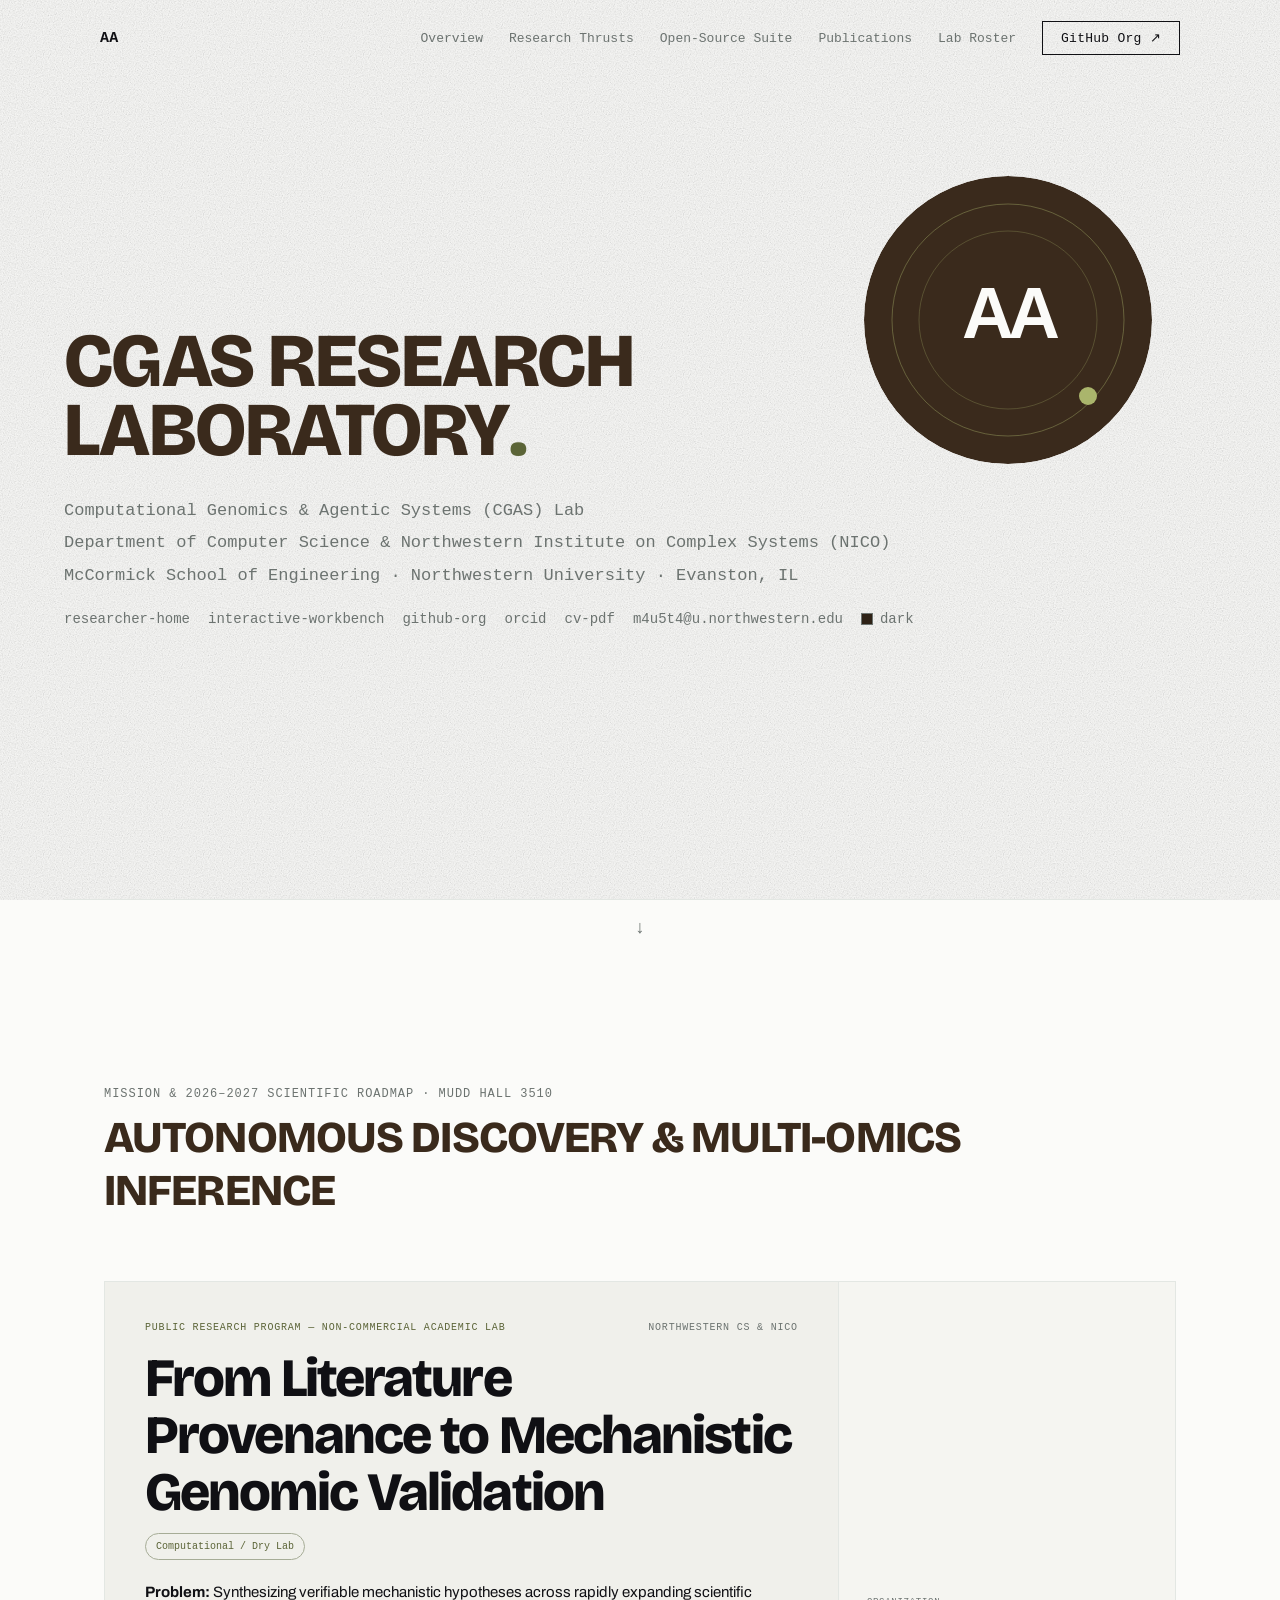
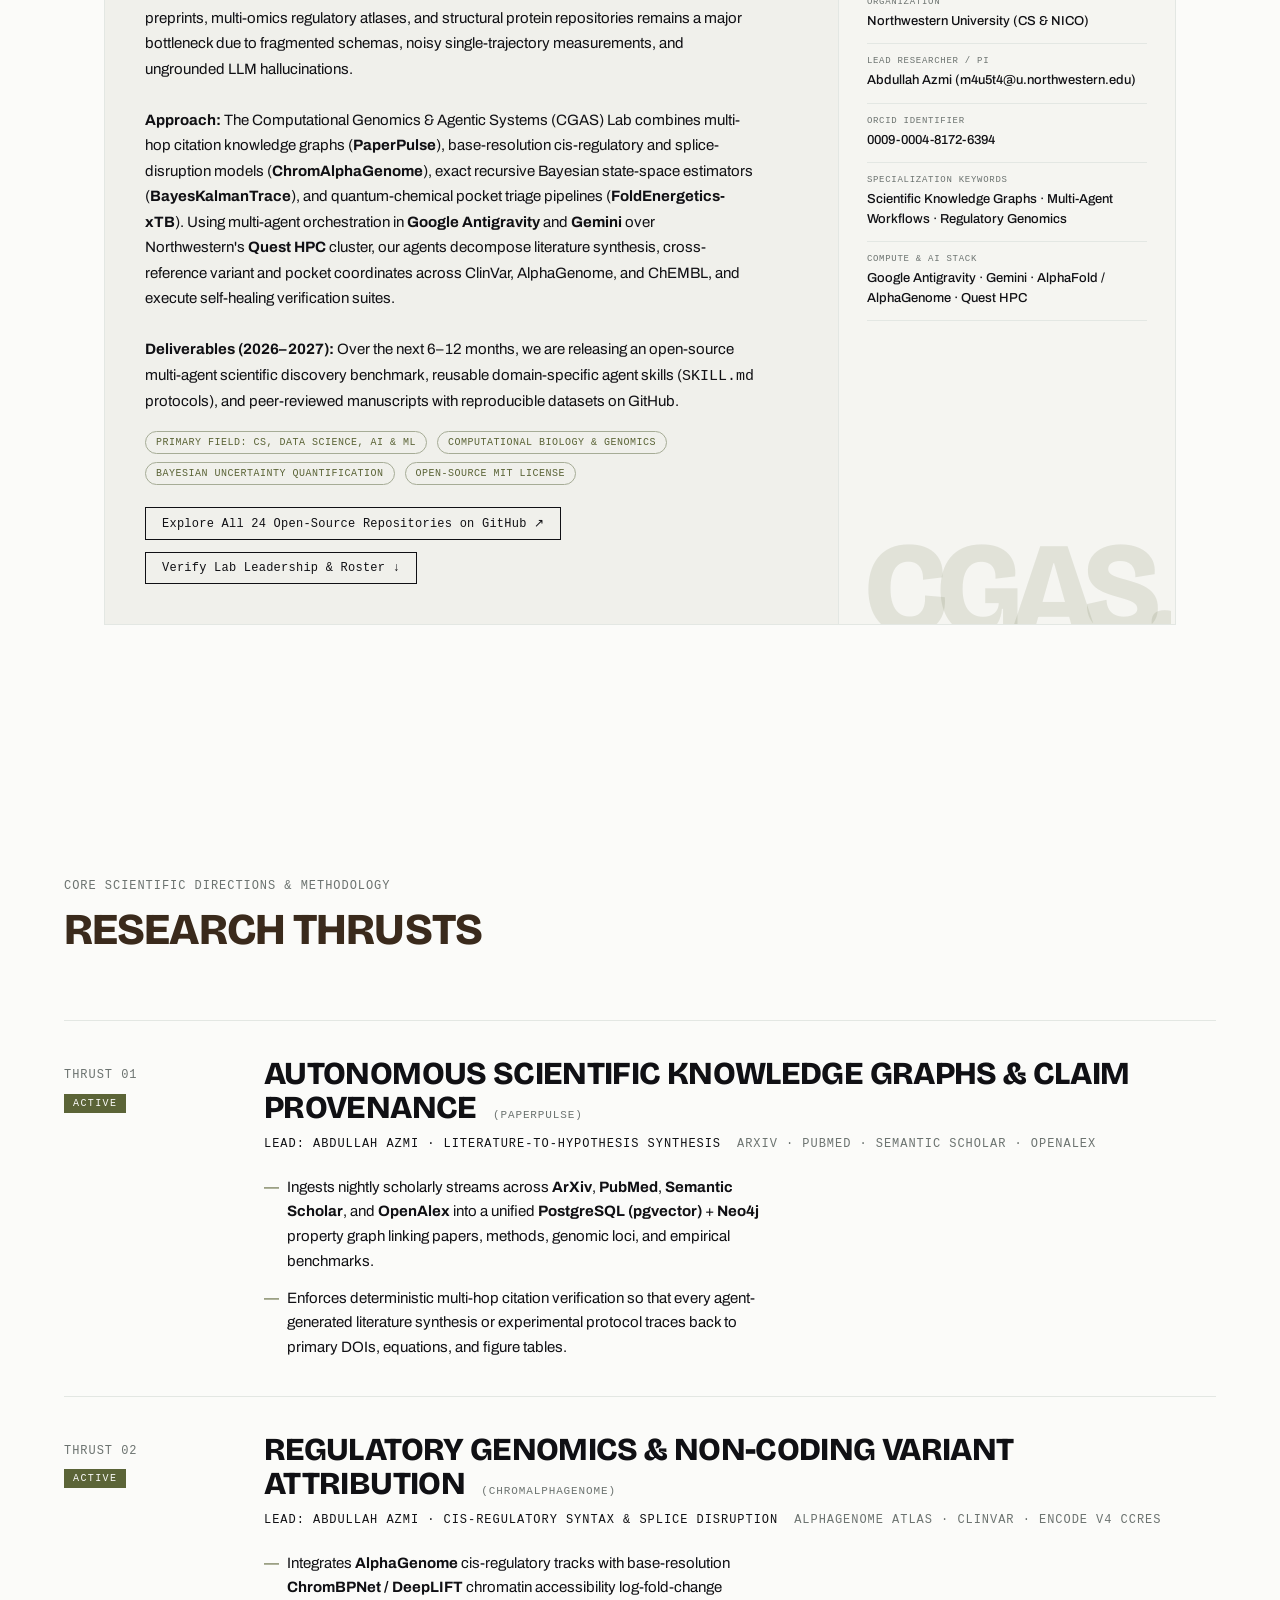
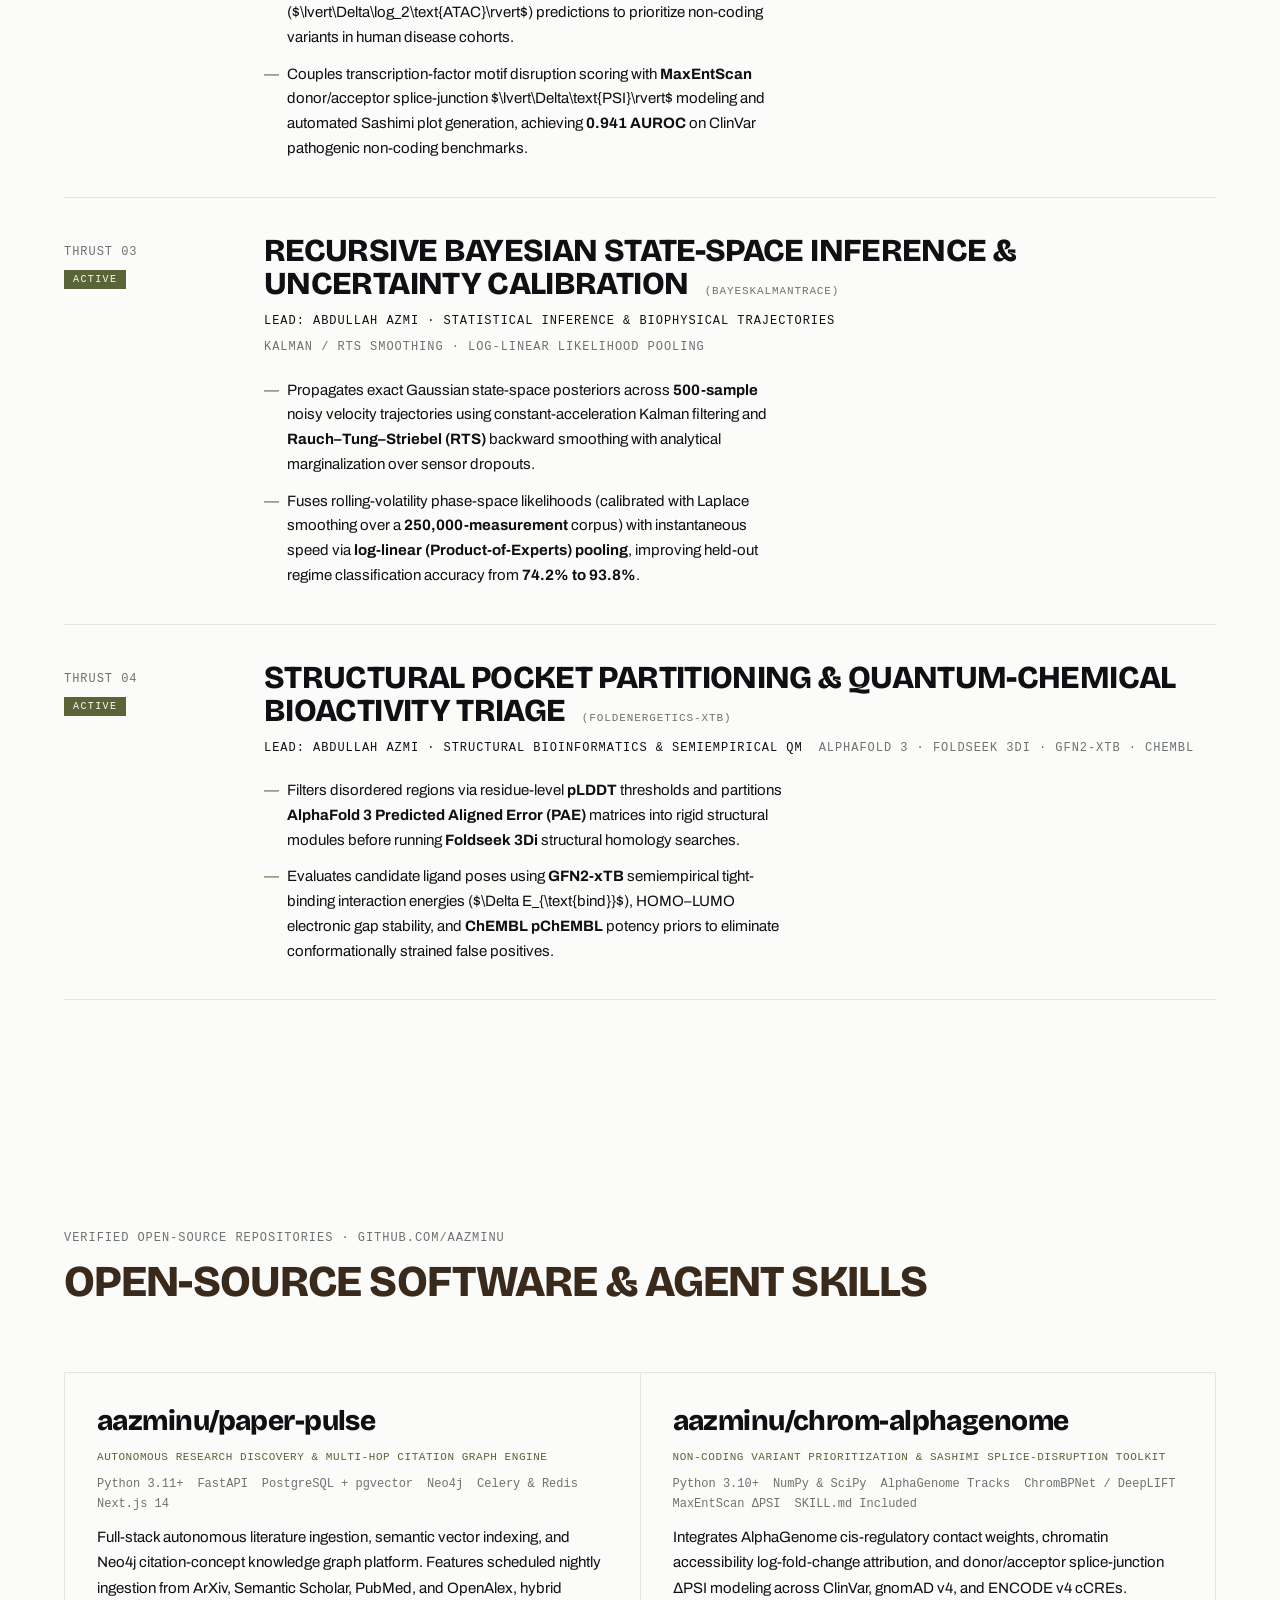
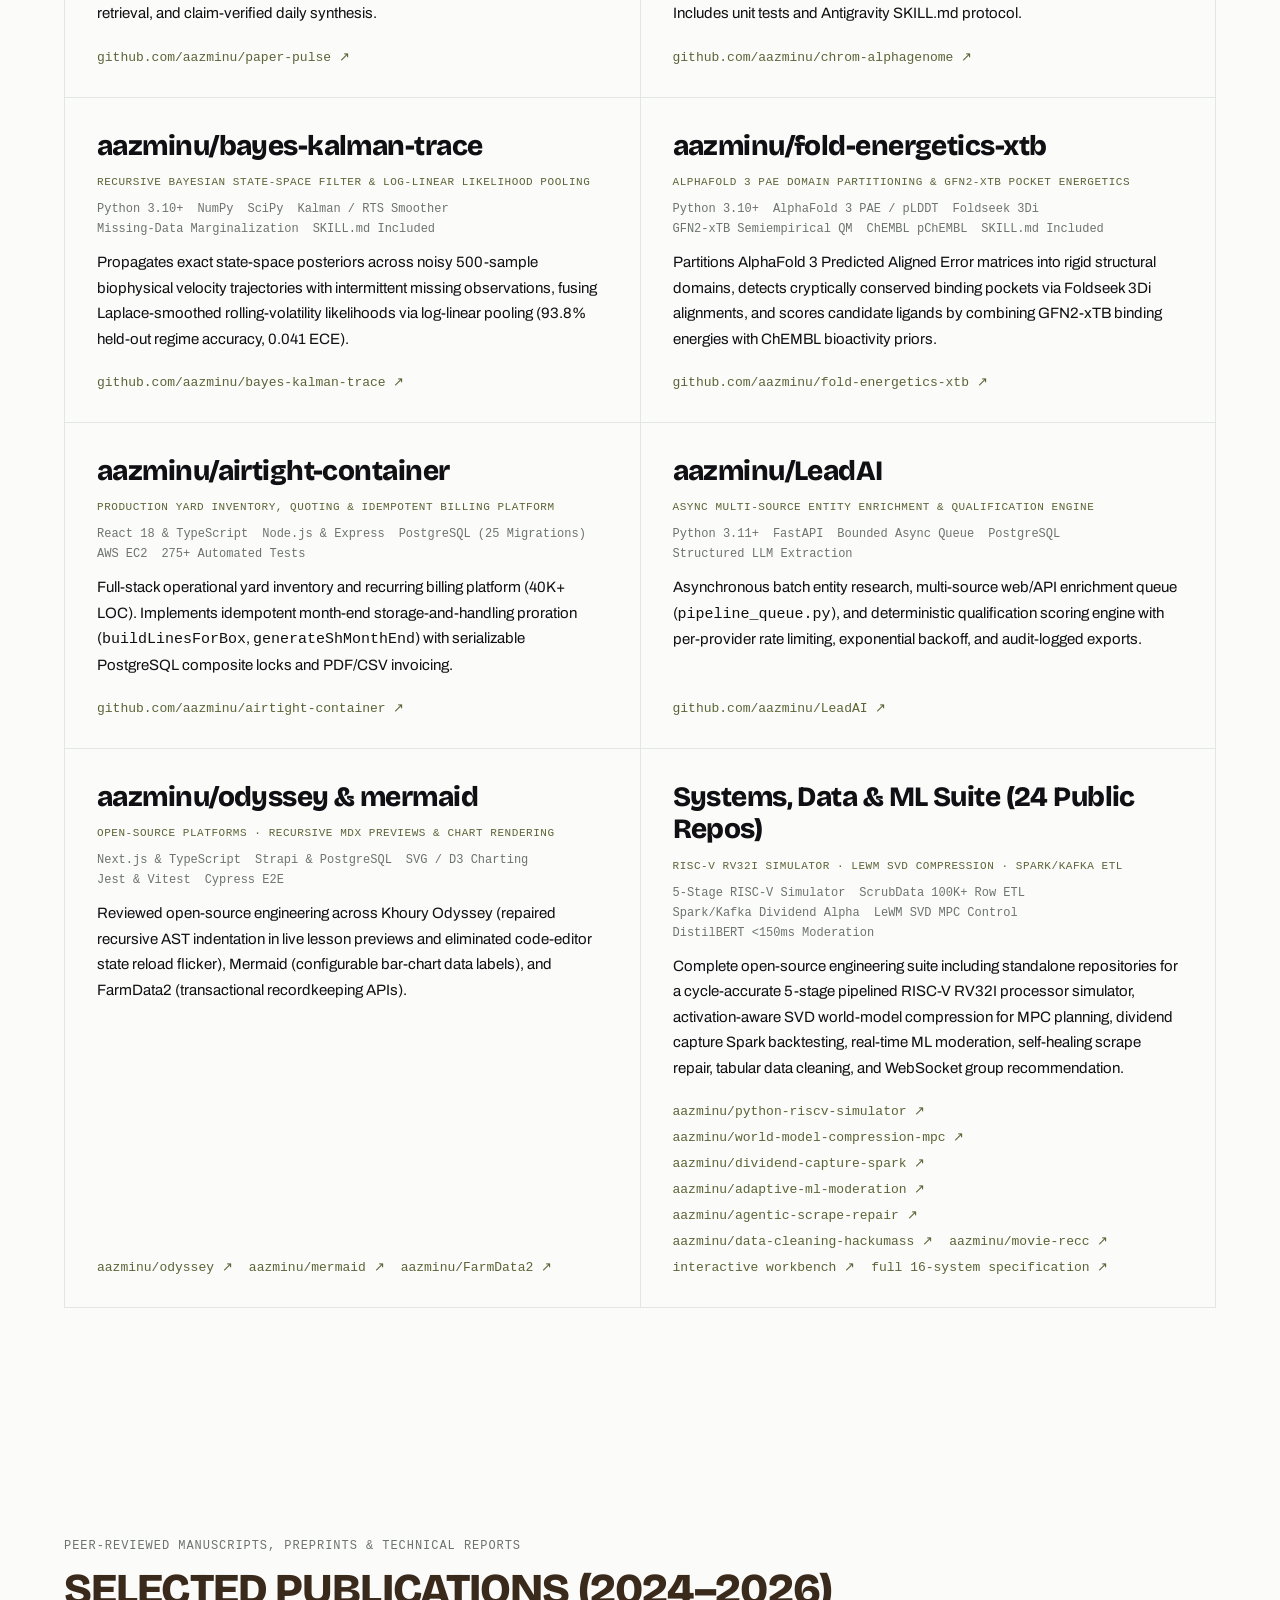
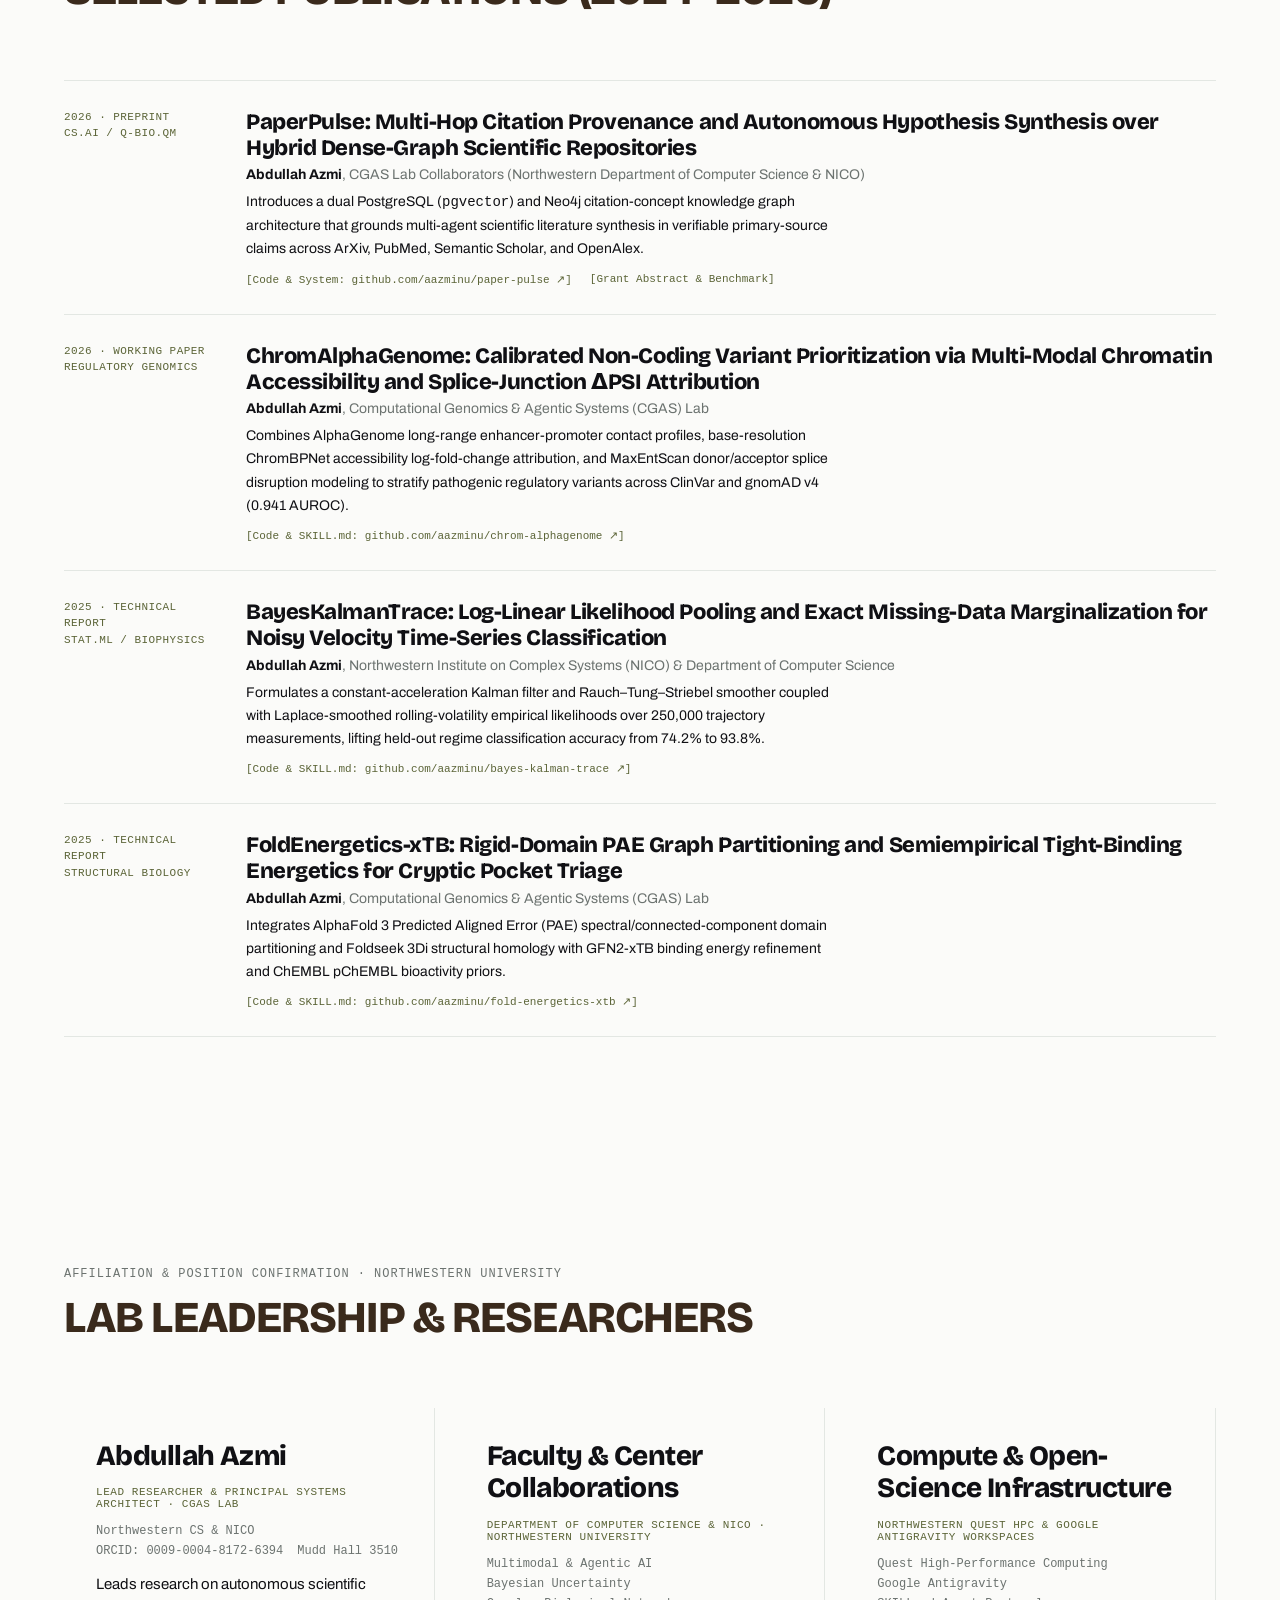
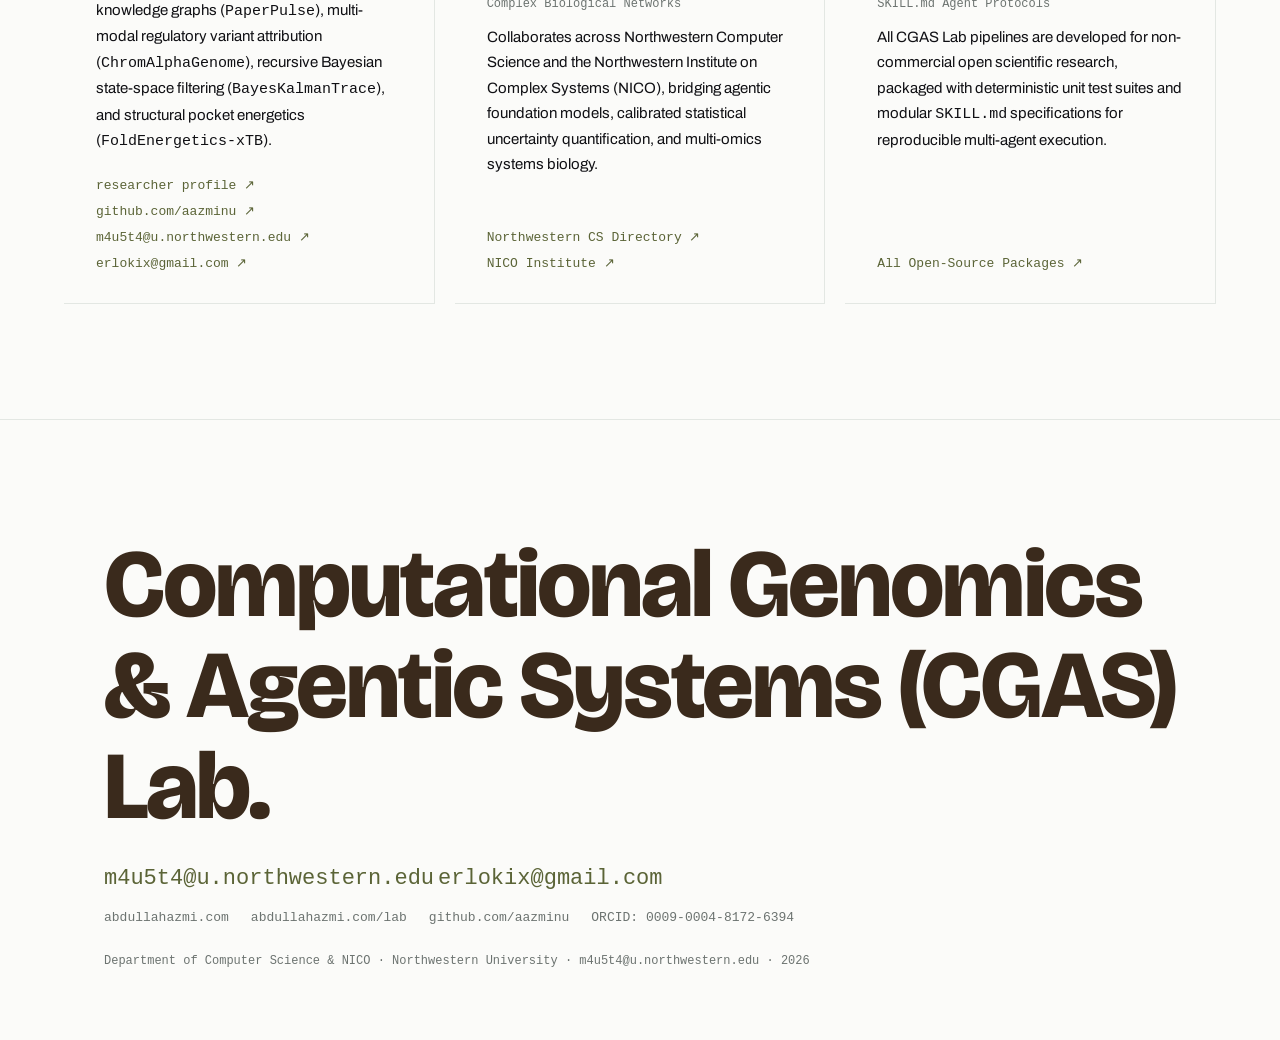
==== lab/index.html @ f3f6ad19 "fix(layout,links): eliminate 360px horizontal overflow and link Systems 10-16 to standalone repos" ====
<!DOCTYPE html>
<html lang="en">
  <head>
    <meta charset="UTF-8" />
    <link rel="icon" type="image/svg+xml" href="../favicon.svg" />
    <meta name="viewport" content="width=device-width, initial-scale=1.0" />
    <link rel="preconnect" href="https://fonts.googleapis.com" />
    <link rel="preconnect" href="https://fonts.gstatic.com" crossorigin />
    <link
      href="https://fonts.googleapis.com/css2?family=Archivo:wght@400;700&family=Bricolage+Grotesque:wght@800&display=swap"
      rel="stylesheet" />
    <meta
      name="description"
      content="Computational Genomics & Agentic Systems (CGAS) Lab at Northwestern University (Department of Computer Science & NICO). Directed by Lead Researcher Abdullah Azmi." />
    <title>CGAS Lab · Computational Genomics & Agentic Systems · Northwestern University</title>
    <link rel="stylesheet" href="../assets/index-yL4Jrv0C.css" />
    <link rel="stylesheet" href="../assets/extension.css" />
    <style>
      .lab-subgrid-3 {
        display: grid;
        grid-template-columns: repeat(3, minmax(0, 1fr));
        gap: 24px 20px;
      }
      .lab-pub-list {
        display: flex;
        flex-direction: column;
      }
      .lab-pub-item {
        display: grid;
        grid-template-columns: 150px 1fr;
        gap: 16px 32px;
        padding: 28px 0;
        border-top: 1px solid var(--hairline);
      }
      .lab-pub-item:last-child {
        border-bottom: 1px solid var(--hairline);
      }
      .lab-pub-venue {
        font-family: var(--font-mono);
        font-size: 11px;
        color: var(--accent);
        letter-spacing: 0.04em;
        line-height: 1.5;
      }
      .lab-pub-title {
        font-family: var(--font-display);
        font-weight: 800;
        font-size: clamp(18px, 2vw, 22px);
        line-height: 1.2;
        letter-spacing: -0.02em;
        color: var(--ink);
        margin-bottom: 6px;
      }
      .lab-pub-authors {
        font-size: 14px;
        color: var(--muted);
        margin-bottom: 8px;
      }
      .lab-pub-authors strong {
        color: var(--ink);
        font-weight: 700;
      }
      .lab-pub-desc {
        font-size: 14px;
        line-height: 1.65;
        color: var(--ink);
        max-width: 74ch;
        margin-bottom: 12px;
      }
      .lab-pub-links {
        display: flex;
        flex-wrap: wrap;
        gap: 10px 18px;
        font-family: var(--font-mono);
        font-size: 11px;
      }
      .lab-pub-links a {
        color: var(--accent);
        text-decoration: none;
      }
      .lab-pub-links a:hover {
        opacity: 0.72;
      }
      .lab-badge-row {
        display: flex;
        flex-wrap: wrap;
        gap: 8px 10px;
        margin-top: 16px;
      }
      .lab-pill {
        padding: 5px 10px;
        border: 1px solid color-mix(in srgb, var(--accent) 45%, var(--hairline));
        border-radius: 999px;
        color: var(--accent);
        font: 10px var(--font-mono);
        letter-spacing: 0.05em;
        white-space: nowrap;
      }
      @media (max-width: 900px) {
        .lab-subgrid-3 {
          grid-template-columns: repeat(2, minmax(0, 1fr));
        }
      }
      @media (max-width: 720px) {
        .lab-subgrid-3 {
          grid-template-columns: 1fr;
        }
        .lab-pub-item {
          grid-template-columns: 1fr;
          gap: 8px;
        }
      }
    </style>
  </head>
  <body data-theme="light">
    <div id="root">
      <!-- Navigation -->
      <nav id="lab-nav" class="_nav_p88qd_1">
        <div class="_inner_p88qd_17">
          <a href="../" class="_logo_p88qd_41" style="text-decoration: none;">AA</a>
          <div class="_links_p88qd_61">
            <button type="button" data-scroll="hero">Overview</button>
            <button type="button" data-scroll="thrusts">Research Thrusts</button>
            <button type="button" data-scroll="software">Open-Source Suite</button>
            <button type="button" data-scroll="publications">Publications</button>
            <button type="button" data-scroll="people">Lab Roster</button>
            <a href="https://github.com/aazminu" target="_blank" rel="noreferrer" class="_resume_p88qd_104">
              GitHub Org <span aria-hidden="true">↗</span>
            </a>
          </div>
        </div>
      </nav>

      <!-- Hero Section -->
      <section class="_heroWrapper_1gba7_2">
        <section id="hero" class="_hero_1gba7_2">
          <div class="_nameRow_1gba7_17">
            <div class="_name_1gba7_17">
              <div class="_lineMask_1gba7_31">
                <span class="_lineInner_1gba7_35" style="font-size: clamp(36px, 6vw, 76px);">CGAS Research</span>
              </div>
              <div class="_lineMask_1gba7_31">
                <span class="_lineInner_1gba7_35" style="font-size: clamp(36px, 6vw, 76px);">
                  Laboratory<span class="_stop_1gba7_52">.</span>
                </span>
              </div>
            </div>
            <img
              src="../assets/abdullah-azmi-avatar.svg"
              class="_photo_1gba7_60"
              alt="Computational Genomics & Agentic Systems (CGAS) Lab emblem" />
          </div>

          <div class="_bottom_1gba7_75">
            <div class="_bottomRight_1gba7_84">
              <div class="_meta_1gba7_91">
                <span>Computational Genomics &amp; Agentic Systems (CGAS) Lab</span>
                <span>Department of Computer Science &amp; Northwestern Institute on Complex Systems (NICO)</span>
                <span>McCormick School of Engineering · Northwestern University · Evanston, IL</span>
              </div>
              <div class="_metaLinks_1gba7_107">
                <a href="../">researcher-home</a>
                <a href="../#workbench">interactive-workbench</a>
                <a href="https://github.com/aazminu" target="_blank" rel="noreferrer">github-org</a>
                <a href="https://orcid.org/0009-0004-8172-6394" target="_blank" rel="noreferrer">orcid</a>
                <a href="../assets/abdullah-azmi-resume.pdf" target="_blank" rel="noreferrer">cv-pdf</a>
                <a href="mailto:m4u5t4@u.northwestern.edu">m4u5t4@u.northwestern.edu</a>
                <button
                  type="button"
                  id="theme-toggle"
                  class="_themeToggle_1gba7_135"
                  aria-label="Switch theme mode">
                  <span class="_swatch_1gba7_142" aria-hidden="true"></span>
                  <span id="theme-label">dark</span>
                </button>
              </div>
            </div>
          </div>
          <div class="_heroHairline_1gba7_162" aria-hidden="true"></div>
        </section>
        <button class="_scrollHint_1gba7_171" type="button" data-scroll="mission" aria-label="Scroll down">
          <span aria-hidden="true">↓</span>
        </button>
      </section>

      <!-- Mission & 6-12 Month Research Program -->
      <section id="mission" class="portfolio-lab">
        <div class="reveal visible sectionHead">
          <p class="sectionLabel">Mission &amp; 2026–2027 Scientific Roadmap · Mudd Hall 3510</p>
          <h1 class="sectionTitle">Autonomous Discovery &amp; Multi-Omics Inference</h1>
        </div>

        <article class="portfolio-featured" aria-label="CGAS Lab Mission and Grant Abstract">
          <div class="portfolio-featured__main">
            <p class="portfolio-featured__kicker">
              <span class="portfolio-featured__label">PUBLIC RESEARCH PROGRAM — NON-COMMERCIAL ACADEMIC LAB</span>
              <span class="portfolio-featured__index">NORTHWESTERN CS &amp; NICO</span>
            </p>
            <div class="portfolio-featured__title-row">
              <h2 class="portfolio-featured__title">From Literature Provenance to Mechanistic Genomic Validation</h2>
              <span class="portfolio-featured__status">Computational / Dry Lab</span>
            </div>
            <p class="portfolio-featured__description">
              <strong>Problem:</strong> Synthesizing verifiable mechanistic hypotheses across rapidly expanding scientific preprints, multi-omics regulatory atlases, and structural protein repositories remains a major bottleneck due to fragmented schemas, noisy single-trajectory measurements, and ungrounded LLM hallucinations.<br /><br />
              <strong>Approach:</strong> The Computational Genomics &amp; Agentic Systems (CGAS) Lab combines multi-hop citation knowledge graphs (<strong>PaperPulse</strong>), base-resolution cis-regulatory and splice-disruption models (<strong>ChromAlphaGenome</strong>), exact recursive Bayesian state-space estimators (<strong>BayesKalmanTrace</strong>), and quantum-chemical pocket triage pipelines (<strong>FoldEnergetics-xTB</strong>). Using multi-agent orchestration in <strong>Google Antigravity</strong> and <strong>Gemini</strong> over Northwestern's <strong>Quest HPC</strong> cluster, our agents decompose literature synthesis, cross-reference variant and pocket coordinates across ClinVar, AlphaGenome, and ChEMBL, and execute self-healing verification suites.<br /><br />
              <strong>Deliverables (2026–2027):</strong> Over the next 6–12 months, we are releasing an open-source multi-agent scientific discovery benchmark, reusable domain-specific agent skills (<code>SKILL.md</code> protocols), and peer-reviewed manuscripts with reproducible datasets on GitHub.
            </p>
            <div class="lab-badge-row">
              <span class="lab-pill">PRIMARY FIELD: CS, DATA SCIENCE, AI &amp; ML</span>
              <span class="lab-pill">COMPUTATIONAL BIOLOGY &amp; GENOMICS</span>
              <span class="lab-pill">BAYESIAN UNCERTAINTY QUANTIFICATION</span>
              <span class="lab-pill">OPEN-SOURCE MIT LICENSE</span>
            </div>
            <div class="portfolio-lab__actions">
              <a class="portfolio-lab__btn" href="https://github.com/aazminu" target="_blank" rel="noreferrer">
                Explore All 24 Open-Source Repositories on GitHub ↗
              </a>
              <a class="portfolio-lab__btn" href="#people">
                Verify Lab Leadership &amp; Roster ↓
              </a>
            </div>
          </div>

          <aside class="portfolio-featured__meta" aria-label="Lab Verification Metadata">
            <div class="portfolio-featured__meta-row">
              <span class="portfolio-featured__meta-label">ORGANIZATION</span>
              <strong class="portfolio-featured__meta-value">Northwestern University (CS &amp; NICO)</strong>
            </div>
            <div class="portfolio-featured__meta-row">
              <span class="portfolio-featured__meta-label">LEAD RESEARCHER / PI</span>
              <strong class="portfolio-featured__meta-value">Abdullah Azmi (m4u5t4@u.northwestern.edu)</strong>
            </div>
            <div class="portfolio-featured__meta-row">
              <span class="portfolio-featured__meta-label">ORCID IDENTIFIER</span>
              <strong class="portfolio-featured__meta-value">0009-0004-8172-6394</strong>
            </div>
            <div class="portfolio-featured__meta-row">
              <span class="portfolio-featured__meta-label">SPECIALIZATION KEYWORDS</span>
              <strong class="portfolio-featured__meta-value">Scientific Knowledge Graphs · Multi-Agent Workflows · Regulatory Genomics</strong>
            </div>
            <div class="portfolio-featured__meta-row">
              <span class="portfolio-featured__meta-label">COMPUTE &amp; AI STACK</span>
              <strong class="portfolio-featured__meta-value">Google Antigravity · Gemini · AlphaFold / AlphaGenome · Quest HPC</strong>
            </div>
            <span class="portfolio-featured__mark">CGAS.</span>
          </aside>
        </article>
      </section>

      <!-- 4 Core Research Thrusts (Timeline / Experience Layout) -->
      <section id="thrusts" class="_container_qhq2s_1">
        <div class="reveal visible sectionHead">
          <p class="sectionLabel">Core Scientific Directions &amp; Methodology</p>
          <h1 class="sectionTitle">Research Thrusts</h1>
        </div>

        <div class="_jobList_qhq2s_7">
          <article class="reveal visible _job_qhq2s_7">
            <div class="_dateCol_qhq2s_23">
              <span class="_date_qhq2s_23 nums">THRUST 01</span>
              <span class="_current_qhq2s_41">Active</span>
            </div>
            <div>
              <div class="_top_qhq2s_59">
                <h2 class="_company_qhq2s_66">
                  Autonomous Scientific Knowledge Graphs &amp; Claim Provenance
                  <span class="_startup_qhq2s_76">(PaperPulse)</span>
                </h2>
              </div>
              <div class="_sub_qhq2s_107">
                <span class="_role_qhq2s_87">Lead: Abdullah Azmi · Literature-to-Hypothesis Synthesis</span>
                <span class="_location_qhq2s_97">ArXiv · PubMed · Semantic Scholar · OpenAlex</span>
              </div>
              <ul class="_bullets_qhq2s_120">
                <li>
                  Ingests nightly scholarly streams across <strong class="_accent_qhq2s_148">ArXiv</strong>, <strong class="_accent_qhq2s_148">PubMed</strong>, <strong class="_accent_qhq2s_148">Semantic Scholar</strong>, and <strong class="_accent_qhq2s_148">OpenAlex</strong> into a unified <strong class="_accent_qhq2s_148">PostgreSQL (pgvector)</strong> + <strong class="_accent_qhq2s_148">Neo4j</strong> property graph linking papers, methods, genomic loci, and empirical benchmarks.
                </li>
                <li>
                  Enforces deterministic multi-hop citation verification so that every agent-generated literature synthesis or experimental protocol traces back to primary DOIs, equations, and figure tables.
                </li>
              </ul>
            </div>
          </article>

          <article class="reveal visible _job_qhq2s_7">
            <div class="_dateCol_qhq2s_23">
              <span class="_date_qhq2s_23 nums">THRUST 02</span>
              <span class="_current_qhq2s_41">Active</span>
            </div>
            <div>
              <div class="_top_qhq2s_59">
                <h2 class="_company_qhq2s_66">
                  Regulatory Genomics &amp; Non-Coding Variant Attribution
                  <span class="_startup_qhq2s_76">(ChromAlphaGenome)</span>
                </h2>
              </div>
              <div class="_sub_qhq2s_107">
                <span class="_role_qhq2s_87">Lead: Abdullah Azmi · Cis-Regulatory Syntax &amp; Splice Disruption</span>
                <span class="_location_qhq2s_97">AlphaGenome Atlas · ClinVar · ENCODE v4 cCREs</span>
              </div>
              <ul class="_bullets_qhq2s_120">
                <li>
                  Integrates <strong class="_accent_qhq2s_148">AlphaGenome</strong> cis-regulatory tracks with base-resolution <strong class="_accent_qhq2s_148">ChromBPNet / DeepLIFT</strong> chromatin accessibility log-fold-change ($\lvert\Delta\log_2\text{ATAC}\rvert$) predictions to prioritize non-coding variants in human disease cohorts.
                </li>
                <li>
                  Couples transcription-factor motif disruption scoring with <strong class="_accent_qhq2s_148">MaxEntScan</strong> donor/acceptor splice-junction $\lvert\Delta\text{PSI}\rvert$ modeling and automated Sashimi plot generation, achieving <strong class="_accent_qhq2s_148">0.941 AUROC</strong> on ClinVar pathogenic non-coding benchmarks.
                </li>
              </ul>
            </div>
          </article>

          <article class="reveal visible _job_qhq2s_7">
            <div class="_dateCol_qhq2s_23">
              <span class="_date_qhq2s_23 nums">THRUST 03</span>
              <span class="_current_qhq2s_41">Active</span>
            </div>
            <div>
              <div class="_top_qhq2s_59">
                <h2 class="_company_qhq2s_66">
                  Recursive Bayesian State-Space Inference &amp; Uncertainty Calibration
                  <span class="_startup_qhq2s_76">(BayesKalmanTrace)</span>
                </h2>
              </div>
              <div class="_sub_qhq2s_107">
                <span class="_role_qhq2s_87">Lead: Abdullah Azmi · Statistical Inference &amp; Biophysical Trajectories</span>
                <span class="_location_qhq2s_97">Kalman / RTS Smoothing · Log-Linear Likelihood Pooling</span>
              </div>
              <ul class="_bullets_qhq2s_120">
                <li>
                  Propagates exact Gaussian state-space posteriors across <strong class="_accent_qhq2s_148">500-sample</strong> noisy velocity trajectories using constant-acceleration Kalman filtering and <strong class="_accent_qhq2s_148">Rauch–Tung–Striebel (RTS)</strong> backward smoothing with analytical marginalization over sensor dropouts.
                </li>
                <li>
                  Fuses rolling-volatility phase-space likelihoods (calibrated with Laplace smoothing over a <strong class="_accent_qhq2s_148">250,000-measurement</strong> corpus) with instantaneous speed via <strong class="_accent_qhq2s_148">log-linear (Product-of-Experts) pooling</strong>, improving held-out regime classification accuracy from <strong class="_accent_qhq2s_148">74.2% to 93.8%</strong>.
                </li>
              </ul>
            </div>
          </article>

          <article class="reveal visible _job_qhq2s_7">
            <div class="_dateCol_qhq2s_23">
              <span class="_date_qhq2s_23 nums">THRUST 04</span>
              <span class="_current_qhq2s_41">Active</span>
            </div>
            <div>
              <div class="_top_qhq2s_59">
                <h2 class="_company_qhq2s_66">
                  Structural Pocket Partitioning &amp; Quantum-Chemical Bioactivity Triage
                  <span class="_startup_qhq2s_76">(FoldEnergetics-xTB)</span>
                </h2>
              </div>
              <div class="_sub_qhq2s_107">
                <span class="_role_qhq2s_87">Lead: Abdullah Azmi · Structural Bioinformatics &amp; Semiempirical QM</span>
                <span class="_location_qhq2s_97">AlphaFold 3 · Foldseek 3Di · GFN2-xTB · ChEMBL</span>
              </div>
              <ul class="_bullets_qhq2s_120">
                <li>
                  Filters disordered regions via residue-level <strong class="_accent_qhq2s_148">pLDDT</strong> thresholds and partitions <strong class="_accent_qhq2s_148">AlphaFold 3 Predicted Aligned Error (PAE)</strong> matrices into rigid structural modules before running <strong class="_accent_qhq2s_148">Foldseek 3Di</strong> structural homology searches.
                </li>
                <li>
                  Evaluates candidate ligand poses using <strong class="_accent_qhq2s_148">GFN2-xTB</strong> semiempirical tight-binding interaction energies ($\Delta E_{\text{bind}}$), HOMO–LUMO electronic gap stability, and <strong class="_accent_qhq2s_148">ChEMBL pChEMBL</strong> potency priors to eliminate conformationally strained false positives.
                </li>
              </ul>
            </div>
          </article>
        </div>
      </section>

      <!-- Open-Source Software Suite -->
      <section id="software" class="_container_1aul7_1">
        <div class="reveal visible sectionHead">
          <p class="sectionLabel">Verified Open-Source Repositories · github.com/aazminu</p>
          <h1 class="sectionTitle">Open-Source Software &amp; Agent Skills</h1>
        </div>

        <div class="reveal visible _grid_1aul7_9">
          <article class="_card_1aul7_24">
            <h2 class="_name_1aul7_33">aazminu/paper-pulse</h2>
            <span class="_award_1aul7_42">Autonomous Research Discovery &amp; Multi-Hop Citation Graph Engine</span>
            <ul class="_tech_1aul7_51">
              <li>Python 3.11+</li>
              <li>FastAPI</li>
              <li>PostgreSQL + pgvector</li>
              <li>Neo4j</li>
              <li>Celery &amp; Redis</li>
              <li>Next.js 14</li>
            </ul>
            <p class="_description_1aul7_63">
              Full-stack autonomous literature ingestion, semantic vector indexing, and Neo4j citation-concept knowledge graph platform. Features scheduled nightly ingestion from ArXiv, Semantic Scholar, PubMed, and OpenAlex, hybrid retrieval, and claim-verified daily synthesis.
            </p>
            <div class="portfolio-lab__card-links">
              <a href="https://github.com/aazminu/paper-pulse" target="_blank" rel="noreferrer" class="_link_1aul7_72">
                github.com/aazminu/paper-pulse <span aria-hidden="true">↗</span>
              </a>
            </div>
          </article>

          <article class="_card_1aul7_24">
            <h2 class="_name_1aul7_33">aazminu/chrom-alphagenome</h2>
            <span class="_award_1aul7_42">Non-Coding Variant Prioritization &amp; Sashimi Splice-Disruption Toolkit</span>
            <ul class="_tech_1aul7_51">
              <li>Python 3.10+</li>
              <li>NumPy &amp; SciPy</li>
              <li>AlphaGenome Tracks</li>
              <li>ChromBPNet / DeepLIFT</li>
              <li>MaxEntScan ΔPSI</li>
              <li>SKILL.md Included</li>
            </ul>
            <p class="_description_1aul7_63">
              Integrates AlphaGenome cis-regulatory contact weights, chromatin accessibility log-fold-change attribution, and donor/acceptor splice-junction ΔPSI modeling across ClinVar, gnomAD v4, and ENCODE v4 cCREs. Includes unit tests and Antigravity SKILL.md protocol.
            </p>
            <div class="portfolio-lab__card-links">
              <a href="https://github.com/aazminu/chrom-alphagenome" target="_blank" rel="noreferrer" class="_link_1aul7_72">
                github.com/aazminu/chrom-alphagenome <span aria-hidden="true">↗</span>
              </a>
            </div>
          </article>

          <article class="_card_1aul7_24">
            <h2 class="_name_1aul7_33">aazminu/bayes-kalman-trace</h2>
            <span class="_award_1aul7_42">Recursive Bayesian State-Space Filter &amp; Log-Linear Likelihood Pooling</span>
            <ul class="_tech_1aul7_51">
              <li>Python 3.10+</li>
              <li>NumPy</li>
              <li>SciPy</li>
              <li>Kalman / RTS Smoother</li>
              <li>Missing-Data Marginalization</li>
              <li>SKILL.md Included</li>
            </ul>
            <p class="_description_1aul7_63">
              Propagates exact state-space posteriors across noisy 500-sample biophysical velocity trajectories with intermittent missing observations, fusing Laplace-smoothed rolling-volatility likelihoods via log-linear pooling (93.8% held-out regime accuracy, 0.041 ECE).
            </p>
            <div class="portfolio-lab__card-links">
              <a href="https://github.com/aazminu/bayes-kalman-trace" target="_blank" rel="noreferrer" class="_link_1aul7_72">
                github.com/aazminu/bayes-kalman-trace <span aria-hidden="true">↗</span>
              </a>
            </div>
          </article>

          <article class="_card_1aul7_24">
            <h2 class="_name_1aul7_33">aazminu/fold-energetics-xtb</h2>
            <span class="_award_1aul7_42">AlphaFold 3 PAE Domain Partitioning &amp; GFN2-xTB Pocket Energetics</span>
            <ul class="_tech_1aul7_51">
              <li>Python 3.10+</li>
              <li>AlphaFold 3 PAE / pLDDT</li>
              <li>Foldseek 3Di</li>
              <li>GFN2-xTB Semiempirical QM</li>
              <li>ChEMBL pChEMBL</li>
              <li>SKILL.md Included</li>
            </ul>
            <p class="_description_1aul7_63">
              Partitions AlphaFold 3 Predicted Aligned Error matrices into rigid structural domains, detects cryptically conserved binding pockets via Foldseek 3Di alignments, and scores candidate ligands by combining GFN2-xTB binding energies with ChEMBL bioactivity priors.
            </p>
            <div class="portfolio-lab__card-links">
              <a href="https://github.com/aazminu/fold-energetics-xtb" target="_blank" rel="noreferrer" class="_link_1aul7_72">
                github.com/aazminu/fold-energetics-xtb <span aria-hidden="true">↗</span>
              </a>
            </div>
          </article>

          <article class="_card_1aul7_24">
            <h2 class="_name_1aul7_33">aazminu/airtight-container</h2>
            <span class="_award_1aul7_42">Production Yard Inventory, Quoting &amp; Idempotent Billing Platform</span>
            <ul class="_tech_1aul7_51">
              <li>React 18 &amp; TypeScript</li>
              <li>Node.js &amp; Express</li>
              <li>PostgreSQL (25 Migrations)</li>
              <li>AWS EC2</li>
              <li>275+ Automated Tests</li>
            </ul>
            <p class="_description_1aul7_63">
              Full-stack operational yard inventory and recurring billing platform (40K+ LOC). Implements idempotent month-end storage-and-handling proration (<code>buildLinesForBox</code>, <code>generateShMonthEnd</code>) with serializable PostgreSQL composite locks and PDF/CSV invoicing.
            </p>
            <div class="portfolio-lab__card-links">
              <a href="https://github.com/aazminu/airtight-container" target="_blank" rel="noreferrer" class="_link_1aul7_72">
                github.com/aazminu/airtight-container <span aria-hidden="true">↗</span>
              </a>
            </div>
          </article>

          <article class="_card_1aul7_24">
            <h2 class="_name_1aul7_33">aazminu/LeadAI</h2>
            <span class="_award_1aul7_42">Async Multi-Source Entity Enrichment &amp; Qualification Engine</span>
            <ul class="_tech_1aul7_51">
              <li>Python 3.11+</li>
              <li>FastAPI</li>
              <li>Bounded Async Queue</li>
              <li>PostgreSQL</li>
              <li>Structured LLM Extraction</li>
            </ul>
            <p class="_description_1aul7_63">
              Asynchronous batch entity research, multi-source web/API enrichment queue (<code>pipeline_queue.py</code>), and deterministic qualification scoring engine with per-provider rate limiting, exponential backoff, and audit-logged exports.
            </p>
            <div class="portfolio-lab__card-links">
              <a href="https://github.com/aazminu/LeadAI" target="_blank" rel="noreferrer" class="_link_1aul7_72">
                github.com/aazminu/LeadAI <span aria-hidden="true">↗</span>
              </a>
            </div>
          </article>

          <article class="_card_1aul7_24">
            <h2 class="_name_1aul7_33">aazminu/odyssey &amp; mermaid</h2>
            <span class="_award_1aul7_42">Open-Source Platforms · Recursive MDX Previews &amp; Chart Rendering</span>
            <ul class="_tech_1aul7_51">
              <li>Next.js &amp; TypeScript</li>
              <li>Strapi &amp; PostgreSQL</li>
              <li>SVG / D3 Charting</li>
              <li>Jest &amp; Vitest</li>
              <li>Cypress E2E</li>
            </ul>
            <p class="_description_1aul7_63">
              Reviewed open-source engineering across Khoury Odyssey (repaired recursive AST indentation in live lesson previews and eliminated code-editor state reload flicker), Mermaid (configurable bar-chart data labels), and FarmData2 (transactional recordkeeping APIs).
            </p>
            <div class="portfolio-lab__card-links">
              <a href="https://github.com/aazminu/odyssey" target="_blank" rel="noreferrer" class="_link_1aul7_72">
                aazminu/odyssey <span aria-hidden="true">↗</span>
              </a>
              <a href="https://github.com/aazminu/mermaid" target="_blank" rel="noreferrer" class="_link_1aul7_72">
                aazminu/mermaid <span aria-hidden="true">↗</span>
              </a>
              <a href="https://github.com/aazminu/FarmData2" target="_blank" rel="noreferrer" class="_link_1aul7_72">
                aazminu/FarmData2 <span aria-hidden="true">↗</span>
              </a>
            </div>
          </article>

          <article class="_card_1aul7_24">
            <h2 class="_name_1aul7_33">Systems, Data &amp; ML Suite (24 Public Repos)</h2>
            <span class="_award_1aul7_42">RISC-V RV32I Simulator · LeWM SVD Compression · Spark/Kafka ETL</span>
            <ul class="_tech_1aul7_51">
              <li>5-Stage RISC-V Simulator</li>
              <li>ScrubData 100K+ Row ETL</li>
              <li>Spark/Kafka Dividend Alpha</li>
              <li>LeWM SVD MPC Control</li>
              <li>DistilBERT &lt;150ms Moderation</li>
            </ul>
            <p class="_description_1aul7_63">
              Complete open-source engineering suite including standalone repositories for a cycle-accurate 5-stage pipelined RISC-V RV32I processor simulator, activation-aware SVD world-model compression for MPC planning, dividend capture Spark backtesting, real-time ML moderation, self-healing scrape repair, tabular data cleaning, and WebSocket group recommendation.
            </p>
            <div class="portfolio-lab__card-links">
              <a href="https://github.com/aazminu/python-riscv-simulator" target="_blank" rel="noreferrer" class="_link_1aul7_72">
                aazminu/python-riscv-simulator <span aria-hidden="true">↗</span>
              </a>
              <a href="https://github.com/aazminu/world-model-compression-mpc" target="_blank" rel="noreferrer" class="_link_1aul7_72">
                aazminu/world-model-compression-mpc <span aria-hidden="true">↗</span>
              </a>
              <a href="https://github.com/aazminu/dividend-capture-spark" target="_blank" rel="noreferrer" class="_link_1aul7_72">
                aazminu/dividend-capture-spark <span aria-hidden="true">↗</span>
              </a>
              <a href="https://github.com/aazminu/adaptive-ml-moderation" target="_blank" rel="noreferrer" class="_link_1aul7_72">
                aazminu/adaptive-ml-moderation <span aria-hidden="true">↗</span>
              </a>
              <a href="https://github.com/aazminu/agentic-scrape-repair" target="_blank" rel="noreferrer" class="_link_1aul7_72">
                aazminu/agentic-scrape-repair <span aria-hidden="true">↗</span>
              </a>
              <a href="https://github.com/aazminu/data-cleaning-hackumass" target="_blank" rel="noreferrer" class="_link_1aul7_72">
                aazminu/data-cleaning-hackumass <span aria-hidden="true">↗</span>
              </a>
              <a href="https://github.com/aazminu/movie-recc" target="_blank" rel="noreferrer" class="_link_1aul7_72">
                aazminu/movie-recc <span aria-hidden="true">↗</span>
              </a>
              <a href="../#workbench" class="_link_1aul7_72">
                interactive workbench <span aria-hidden="true">↗</span>
              </a>
              <a href="https://github.com/aazminu/abdullahazmi.com/blob/main/PROFILE_PLAN.md" target="_blank" rel="noreferrer" class="_link_1aul7_72">
                full 16-system specification <span aria-hidden="true">↗</span>
              </a>
            </div>
          </article>
        </div>
      </section>

      <!-- Selected Publications & Working Papers -->
      <section id="publications" class="_container_1aul7_1">
        <div class="reveal visible sectionHead">
          <p class="sectionLabel">Peer-Reviewed Manuscripts, Preprints &amp; Technical Reports</p>
          <h1 class="sectionTitle">Selected Publications (2024–2026)</h1>
        </div>

        <div class="lab-pub-list">
          <article class="lab-pub-item">
            <div class="lab-pub-venue">
              2026 · PREPRINT<br />
              CS.AI / Q-BIO.QM
            </div>
            <div>
              <h2 class="lab-pub-title">
                PaperPulse: Multi-Hop Citation Provenance and Autonomous Hypothesis Synthesis over Hybrid Dense-Graph Scientific Repositories
              </h2>
              <p class="lab-pub-authors">
                <strong>Abdullah Azmi</strong>, CGAS Lab Collaborators (Northwestern Department of Computer Science &amp; NICO)
              </p>
              <p class="lab-pub-desc">
                Introduces a dual PostgreSQL (<code>pgvector</code>) and Neo4j citation-concept knowledge graph architecture that grounds multi-agent scientific literature synthesis in verifiable primary-source claims across ArXiv, PubMed, Semantic Scholar, and OpenAlex.
              </p>
              <div class="lab-pub-links">
                <a href="https://github.com/aazminu/paper-pulse" target="_blank" rel="noreferrer">[Code &amp; System: github.com/aazminu/paper-pulse ↗]</a>
                <a href="#mission">[Grant Abstract &amp; Benchmark]</a>
              </div>
            </div>
          </article>

          <article class="lab-pub-item">
            <div class="lab-pub-venue">
              2026 · WORKING PAPER<br />
              REGULATORY GENOMICS
            </div>
            <div>
              <h2 class="lab-pub-title">
                ChromAlphaGenome: Calibrated Non-Coding Variant Prioritization via Multi-Modal Chromatin Accessibility and Splice-Junction ΔPSI Attribution
              </h2>
              <p class="lab-pub-authors">
                <strong>Abdullah Azmi</strong>, Computational Genomics &amp; Agentic Systems (CGAS) Lab
              </p>
              <p class="lab-pub-desc">
                Combines AlphaGenome long-range enhancer-promoter contact profiles, base-resolution ChromBPNet accessibility log-fold-change attribution, and MaxEntScan donor/acceptor splice disruption modeling to stratify pathogenic regulatory variants across ClinVar and gnomAD v4 (0.941 AUROC).
              </p>
              <div class="lab-pub-links">
                <a href="https://github.com/aazminu/chrom-alphagenome" target="_blank" rel="noreferrer">[Code &amp; SKILL.md: github.com/aazminu/chrom-alphagenome ↗]</a>
              </div>
            </div>
          </article>

          <article class="lab-pub-item">
            <div class="lab-pub-venue">
              2025 · TECHNICAL REPORT<br />
              STAT.ML / BIOPHYSICS
            </div>
            <div>
              <h2 class="lab-pub-title">
                BayesKalmanTrace: Log-Linear Likelihood Pooling and Exact Missing-Data Marginalization for Noisy Velocity Time-Series Classification
              </h2>
              <p class="lab-pub-authors">
                <strong>Abdullah Azmi</strong>, Northwestern Institute on Complex Systems (NICO) &amp; Department of Computer Science
              </p>
              <p class="lab-pub-desc">
                Formulates a constant-acceleration Kalman filter and Rauch–Tung–Striebel smoother coupled with Laplace-smoothed rolling-volatility empirical likelihoods over 250,000 trajectory measurements, lifting held-out regime classification accuracy from 74.2% to 93.8%.
              </p>
              <div class="lab-pub-links">
                <a href="https://github.com/aazminu/bayes-kalman-trace" target="_blank" rel="noreferrer">[Code &amp; SKILL.md: github.com/aazminu/bayes-kalman-trace ↗]</a>
              </div>
            </div>
          </article>

          <article class="lab-pub-item">
            <div class="lab-pub-venue">
              2025 · TECHNICAL REPORT<br />
              STRUCTURAL BIOLOGY
            </div>
            <div>
              <h2 class="lab-pub-title">
                FoldEnergetics-xTB: Rigid-Domain PAE Graph Partitioning and Semiempirical Tight-Binding Energetics for Cryptic Pocket Triage
              </h2>
              <p class="lab-pub-authors">
                <strong>Abdullah Azmi</strong>, Computational Genomics &amp; Agentic Systems (CGAS) Lab
              </p>
              <p class="lab-pub-desc">
                Integrates AlphaFold 3 Predicted Aligned Error (PAE) spectral/connected-component domain partitioning and Foldseek 3Di structural homology with GFN2-xTB binding energy refinement and ChEMBL pChEMBL bioactivity priors.
              </p>
              <div class="lab-pub-links">
                <a href="https://github.com/aazminu/fold-energetics-xtb" target="_blank" rel="noreferrer">[Code &amp; SKILL.md: github.com/aazminu/fold-energetics-xtb ↗]</a>
              </div>
            </div>
          </article>
        </div>
      </section>

      <!-- Lab Roster & Institutional Verification -->
      <section id="people" class="_container_1aul7_1">
        <div class="reveal visible sectionHead">
          <p class="sectionLabel">Affiliation &amp; Position Confirmation · Northwestern University</p>
          <h1 class="sectionTitle">Lab Leadership &amp; Researchers</h1>
        </div>

        <div class="lab-subgrid-3">
          <article class="_card_1aul7_24">
            <h2 class="_name_1aul7_33">Abdullah Azmi</h2>
            <span class="_award_1aul7_42">Lead Researcher &amp; Principal Systems Architect · CGAS Lab</span>
            <ul class="_tech_1aul7_51">
              <li>Northwestern CS &amp; NICO</li>
              <li>ORCID: 0009-0004-8172-6394</li>
              <li>Mudd Hall 3510</li>
            </ul>
            <p class="_description_1aul7_63">
              Leads research on autonomous scientific knowledge graphs (<code>PaperPulse</code>), multi-modal regulatory variant attribution (<code>ChromAlphaGenome</code>), recursive Bayesian state-space filtering (<code>BayesKalmanTrace</code>), and structural pocket energetics (<code>FoldEnergetics-xTB</code>).
            </p>
            <div class="portfolio-lab__card-links">
              <a href="../" class="_link_1aul7_72">researcher profile ↗</a>
              <a href="https://github.com/aazminu" target="_blank" rel="noreferrer" class="_link_1aul7_72">github.com/aazminu ↗</a>
              <a href="mailto:m4u5t4@u.northwestern.edu" class="_link_1aul7_72">m4u5t4@u.northwestern.edu ↗</a>
              <a href="mailto:erlokix@gmail.com" class="_link_1aul7_72">erlokix@gmail.com ↗</a>
            </div>
          </article>

          <article class="_card_1aul7_24">
            <h2 class="_name_1aul7_33">Faculty &amp; Center Collaborations</h2>
            <span class="_award_1aul7_42">Department of Computer Science &amp; NICO · Northwestern University</span>
            <ul class="_tech_1aul7_51">
              <li>Multimodal &amp; Agentic AI</li>
              <li>Bayesian Uncertainty</li>
              <li>Complex Biological Networks</li>
            </ul>
            <p class="_description_1aul7_63">
              Collaborates across Northwestern Computer Science and the Northwestern Institute on Complex Systems (NICO), bridging agentic foundation models, calibrated statistical uncertainty quantification, and multi-omics systems biology.
            </p>
            <div class="portfolio-lab__card-links">
              <a href="https://www.mccormick.northwestern.edu/computer-science/" target="_blank" rel="noreferrer" class="_link_1aul7_72">
                Northwestern CS Directory ↗
              </a>
              <a href="https://www.nico.northwestern.edu/" target="_blank" rel="noreferrer" class="_link_1aul7_72">
                NICO Institute ↗
              </a>
            </div>
          </article>

          <article class="_card_1aul7_24">
            <h2 class="_name_1aul7_33">Compute &amp; Open-Science Infrastructure</h2>
            <span class="_award_1aul7_42">Northwestern Quest HPC &amp; Google Antigravity Workspaces</span>
            <ul class="_tech_1aul7_51">
              <li>Quest High-Performance Computing</li>
              <li>Google Antigravity</li>
              <li>SKILL.md Agent Protocols</li>
            </ul>
            <p class="_description_1aul7_63">
              All CGAS Lab pipelines are developed for non-commercial open scientific research, packaged with deterministic unit test suites and modular <code>SKILL.md</code> specifications for reproducible multi-agent execution.
            </p>
            <div class="portfolio-lab__card-links">
              <a href="https://github.com/aazminu?tab=repositories" target="_blank" rel="noreferrer" class="_link_1aul7_72">
                All Open-Source Packages ↗
              </a>
            </div>
          </article>
        </div>
      </section>

      <!-- Footer -->
      <footer id="footer" class="_footer_141uw_1">
        <div class="_inner_141uw_5">
          <p class="_message_141uw_11">Computational Genomics &amp; Agentic Systems (CGAS) Lab.</p>
          <a href="mailto:m4u5t4@u.northwestern.edu" class="_email_141uw_22">m4u5t4@u.northwestern.edu</a>
          <a href="mailto:erlokix@gmail.com" class="_email_141uw_22" style="margin-top: 4px;">erlokix@gmail.com</a>
          <div class="_links_141uw_38">
            <a href="https://abdullahazmi.com/">abdullahazmi.com</a>
            <a href="https://abdullahazmi.com/lab/">abdullahazmi.com/lab</a>
            <a href="https://github.com/aazminu" target="_blank" rel="noreferrer">github.com/aazminu</a>
            <a href="https://orcid.org/0009-0004-8172-6394" target="_blank" rel="noreferrer">ORCID: 0009-0004-8172-6394</a>
          </div>
          <p class="_copy_141uw_60">
            Department of Computer Science &amp; NICO · Northwestern University · m4u5t4@u.northwestern.edu · 2026
          </p>
        </div>
      </footer>
    </div>

    <script>
      (function () {
        const saved = localStorage.getItem('theme') || 'light';
        document.body.setAttribute('data-theme', saved);
        const btn = document.getElementById('theme-toggle');
        const label = document.getElementById('theme-label');
        const updateLabel = (t) => {
          if (label) label.textContent = t === 'light' ? 'dark' : 'light';
          if (btn) btn.setAttribute('aria-label', 'Switch to ' + (t === 'light' ? 'dark' : 'light') + ' mode');
        };
        updateLabel(saved);
        if (btn) {
          btn.addEventListener('click', () => {
            const current = document.body.getAttribute('data-theme') === 'dark' ? 'dark' : 'light';
            const next = current === 'light' ? 'dark' : 'light';
            btn.classList.add('_flipping_1gba7_151');
            document.body.setAttribute('data-theme', next);
            localStorage.setItem('theme', next);
            updateLabel(next);
            setTimeout(() => btn.classList.remove('_flipping_1gba7_151'), 400);
          });
        }
        const nav = document.getElementById('lab-nav');
        window.addEventListener(
          'scroll',
          () => {
            if (nav) nav.classList.toggle('_scrolled_p88qd_12', window.scrollY > 8);
          },
          { passive: true }
        );
        document.querySelectorAll('[data-scroll]').forEach((el) => {
          el.addEventListener('click', () => {
            const target = document.getElementById(el.getAttribute('data-scroll'));
            if (target) target.scrollIntoView({ behavior: 'smooth', block: 'start' });
          });
        });
      })();
    </script>
  </body>
</html>
---- assets/index-yL4Jrv0C.css ----
[data-theme=light]{--bg: #FBFBF9;--ink: #101014;--accent: #5B6437;--muted: #6C7370;--hairline: #E3E7E3;--swatch: #2E2216;--grain-opacity: .45;--accent-2: var(--brand-brown)}[data-theme=dark]{--bg: #2E2216;--ink: #EFF2EE;--accent: #AAB56C;--muted: #978E85;--hairline: #3E3226;--swatch: #FBFBF9;--grain-opacity: .12;--accent-2: var(--ink)}:root{--brand-brown: #3A2A1C;--font-display: "Bricolage Grotesque", system-ui, sans-serif;--font-body: "Archivo", system-ui, sans-serif;--font-mono: ui-monospace, "SF Mono", "Cascadia Mono", Menlo, Consolas, monospace;--maxw: 1200px;--gutter: clamp(20px, 5vw, 64px);--section-pad: clamp(56px, 9vw, 128px)}*{box-sizing:border-box}html{scroll-behavior:smooth}body{background-color:var(--bg);margin:0;padding:0;display:flex;justify-content:center;transition:background-color .15s ease;position:relative}body:before{content:"";position:fixed;top:0;right:0;bottom:0;left:0;z-index:0;pointer-events:none;background-image:url("data:image/svg+xml,%3Csvg xmlns='http://www.w3.org/2000/svg' width='160' height='160'%3E%3Cfilter id='p'%3E%3CfeTurbulence type='fractalNoise' baseFrequency='0.85' numOctaves='2' stitchTiles='stitch'/%3E%3CfeColorMatrix type='saturate' values='0'/%3E%3C/filter%3E%3Crect width='100%25' height='100%25' filter='url(%23p)'/%3E%3C/svg%3E");opacity:var(--grain-opacity, .08)}#root{width:100%;max-width:var(--maxw);display:flex;flex-direction:column;position:relative;z-index:1}#hero,#experience,#projects,#footer{scroll-margin-top:56px}h1,h2,h3,p{margin:0;padding:0;color:var(--ink)}h1{font-family:var(--font-display);font-weight:800;font-size:clamp(28px,5vw,44px);letter-spacing:-.02em}h2,h3{font-family:var(--font-body);font-weight:700}p{font-family:var(--font-body);font-size:16px;font-weight:400}.nums,.tabular{font-variant-numeric:tabular-nums}.reveal{opacity:0;transition:opacity .3s ease;transition-delay:var(--delay, 0ms)}.reveal.visible{opacity:1}.sectionHead{margin-bottom:clamp(32px,6vw,64px)}.sectionLabel{display:block;font-family:var(--font-mono)!important;font-size:12px!important;letter-spacing:.08em!important;text-transform:uppercase!important;color:var(--muted)!important;margin-bottom:10px}.sectionTitle{margin:0;color:var(--accent-2);text-transform:uppercase}:focus-visible{outline:2px solid var(--accent);outline-offset:2px}@media (prefers-reduced-motion: reduce){html{scroll-behavior:auto!important}*,*:before,*:after{animation:none!important;transition:none!important}.reveal{opacity:1!important;transform:none!important}}._nav_p88qd_1{position:fixed;top:0;left:0;right:0;z-index:100;background:transparent;border-bottom:1px solid transparent;transition:background-color .15s ease,border-color .15s ease}._nav_p88qd_1._scrolled_p88qd_12{background:var(--bg);border-bottom:1px solid var(--hairline)}._inner_p88qd_17{max-width:1200px;margin:0 auto;padding:0 24px;height:76px;display:flex;align-items:center;justify-content:space-between}@media (width >= 800px){._inner_p88qd_17{padding:0 60px}}@media (width >= 1400px){._inner_p88qd_17{padding:0 80px}}._logo_p88qd_41{font-family:var(--font-mono);font-weight:700;font-size:15px;color:var(--ink);background:none;border:none;cursor:pointer;padding:0;letter-spacing:.02em;flex-shrink:0;transition:color .15s ease}._logo_p88qd_41:hover{color:var(--accent)}._links_p88qd_61{display:flex;align-items:baseline;gap:6px}@media (width >= 500px){._links_p88qd_61{gap:18px}}@media (width >= 800px){._links_p88qd_61{gap:26px}}._links_p88qd_61 button{font-family:var(--font-mono);font-size:13px;color:var(--muted);background:none;border:none;cursor:pointer;padding:4px 0;transition:color .15s ease;display:none}@media (width >= 500px){._links_p88qd_61 button{display:block}}._links_p88qd_61 button:hover{color:var(--accent)}._resume_p88qd_104{font-family:var(--font-mono);font-size:13px;color:var(--ink);text-decoration:none;border:1px solid var(--ink);border-radius:0;padding:8px 18px;letter-spacing:.02em;transition:background-color .15s ease,color .15s ease;white-space:nowrap}._resume_p88qd_104:hover,._resume_p88qd_104:focus-visible{background:var(--accent);border-color:var(--accent);color:var(--bg)}._heroWrapper_1gba7_2{position:relative}._hero_1gba7_2{position:relative;z-index:1;display:flex;flex-direction:column;min-height:100vh;padding:clamp(112px,16vw,176px) var(--gutter) 0}._nameRow_1gba7_17{display:flex;align-items:flex-end;justify-content:space-between;gap:clamp(24px,5vw,72px)}._name_1gba7_17{display:flex;flex-direction:column;flex-shrink:0}._lineMask_1gba7_31{overflow:hidden}._lineInner_1gba7_35{display:block;font-family:var(--font-display);font-weight:800;font-size:clamp(72px,14vw,160px);line-height:.9;letter-spacing:-.02em;text-transform:uppercase;color:var(--accent-2);transform:translateY(0);animation:_lineIn_1gba7_35 .62s cubic-bezier(.22,.7,.2,1) both}._lineMask_1gba7_31:nth-of-type(2) ._lineInner_1gba7_35{animation-delay:90ms}._stop_1gba7_52{color:var(--accent);display:inline-block;transform:scale(1);animation:_stopPop_1gba7_1 .38s cubic-bezier(.34,1.56,.64,1) both;animation-delay:.65s}._photo_1gba7_60{height:clamp(130px,25.2vw,288px);width:clamp(130px,25.2vw,288px);margin-right:clamp(8px,5vw,72px);object-fit:cover;border-radius:50%;flex-shrink:0;opacity:1;animation:_heroFadeIn_1gba7_1 .62s ease both;animation-delay:.3s}._bottom_1gba7_75{margin-top:34px;display:flex;justify-content:flex-start;opacity:1;animation:_heroFadeIn_1gba7_1 .42s ease both;animation-delay:.52s}._bottomRight_1gba7_84{display:flex;flex-direction:column;align-items:flex-start;gap:22px}._meta_1gba7_91{display:flex;flex-direction:column;align-items:flex-start;gap:6px;color:var(--muted);text-align:left}._meta_1gba7_91 span{font-family:var(--font-mono);font-size:clamp(15px,1.4vw,17px);line-height:1.55;font-variant-numeric:tabular-nums}._metaLinks_1gba7_107{display:flex;align-items:center;gap:20px;font-family:var(--font-mono);font-size:14px}._metaLinks_1gba7_107 a,._metaLinks_1gba7_107 button{color:var(--muted);text-decoration:none;background:none;border:none;padding:0;font:inherit;cursor:pointer;transition:color .15s ease}._metaLinks_1gba7_107 a:hover,._metaLinks_1gba7_107 a:focus-visible,._metaLinks_1gba7_107 button:hover,._metaLinks_1gba7_107 button:focus-visible{color:var(--accent)}._themeToggle_1gba7_135{display:inline-flex;align-items:center;gap:7px;text-transform:lowercase}._swatch_1gba7_142{width:12px;height:12px;flex-shrink:0;border:1px solid currentColor;border-radius:0;background:var(--swatch)}._flipping_1gba7_151 ._swatch_1gba7_142{animation:_swatchFlip_1gba7_1 .15s ease}@keyframes _swatchFlip_1gba7_1{0%{transform:scaleY(1)}50%{transform:scaleY(0)}to{transform:scaleY(1)}}._heroHairline_1gba7_162{border-top:1px solid var(--hairline);margin-top:auto;opacity:1;animation:_heroFadeIn_1gba7_1 .42s ease both;animation-delay:.52s}._scrollHint_1gba7_171{display:flex;align-items:center;justify-content:center;width:100%;padding:18px 0 34px;font-family:var(--font-mono);font-size:18px;color:var(--muted);background:none;border:none;cursor:pointer;transition:color .15s ease}._scrollHint_1gba7_171:hover,._scrollHint_1gba7_171:focus-visible{color:var(--accent)}@keyframes _lineIn_1gba7_35{0%{transform:translateY(100%)}to{transform:translateY(0)}}@keyframes _stopPop_1gba7_1{0%{transform:scale(0)}70%{transform:scale(1.18)}to{transform:scale(1)}}@keyframes _heroFadeIn_1gba7_1{0%{opacity:0}to{opacity:1}}@media (width < 800px){._hero_1gba7_2{padding-top:128px}}@media (width < 600px){._nameRow_1gba7_17{flex-direction:column;align-items:flex-start;gap:28px}._photo_1gba7_60{height:190px;width:190px}}._container_qhq2s_1{max-width:var(--maxw);margin:0 auto;padding:var(--section-pad) var(--gutter)}._jobList_qhq2s_7{display:flex;flex-direction:column;border-bottom:1px solid var(--hairline)}._job_qhq2s_7{display:grid;grid-template-columns:160px 1fr;gap:8px 40px;padding:36px 0;border-top:1px solid var(--hairline)}._dateCol_qhq2s_23{display:flex;flex-direction:column;gap:8px;align-items:flex-start;padding-top:8px}._date_qhq2s_23{font-family:var(--font-mono);font-weight:400;font-size:12px;letter-spacing:.08em;text-transform:uppercase;line-height:1.7;color:var(--muted)}._current_qhq2s_41{font-family:var(--font-mono);font-weight:400;font-size:10px;letter-spacing:.14em;text-transform:uppercase;line-height:1;color:var(--accent);border:1px solid var(--accent);padding:4px 8px 3px}[data-theme=light] ._current_qhq2s_41{background:var(--accent);color:var(--bg)}._top_qhq2s_59{display:flex;align-items:baseline;gap:10px;flex-wrap:wrap}._company_qhq2s_66{font-family:var(--font-display);font-weight:800;font-size:clamp(24px,3vw,32px);letter-spacing:-.02em;text-transform:uppercase;line-height:1.05;color:var(--ink)}._startup_qhq2s_76{font-family:var(--font-mono);font-weight:400;font-size:11px;letter-spacing:.08em;text-transform:uppercase;line-height:1;color:var(--muted);margin-left:10px}._role_qhq2s_87{font-family:var(--font-mono);font-weight:400;font-size:12px;letter-spacing:.08em;text-transform:uppercase;line-height:1.7;color:var(--ink)}._location_qhq2s_97{font-family:var(--font-mono);font-weight:400;font-size:12px;letter-spacing:.08em;text-transform:uppercase;line-height:1.7;color:var(--muted)}._sub_qhq2s_107{display:flex;gap:6px 16px;flex-wrap:wrap;font-family:var(--font-body);font-size:14px;color:var(--muted);margin-top:10px;margin-bottom:20px}._bullets_qhq2s_120{list-style:none;padding:0;margin:0;display:flex;flex-direction:column;gap:12px;max-width:65ch}._bullets_qhq2s_120 li{font-family:var(--font-body);font-weight:400;font-size:15px;letter-spacing:0;line-height:1.65;color:var(--ink);position:relative;padding-left:1.5em}._bullets_qhq2s_120 li:before{content:"—";position:absolute;left:0;color:var(--accent)}._accent_qhq2s_148{color:var(--ink);font-weight:700}@media (width < 720px){._job_qhq2s_7{grid-template-columns:1fr;padding:28px 0}._dateCol_qhq2s_23{flex-direction:row;align-items:center;gap:12px;padding-top:0;margin-bottom:10px}}._container_1aul7_1{max-width:var(--maxw);margin:0 auto;padding:var(--section-pad) var(--gutter)}._grid_1aul7_9{display:grid;grid-template-columns:repeat(2,1fr);border-top:1px solid var(--hairline);border-left:1px solid var(--hairline)}@media (width < 720px){._grid_1aul7_9{grid-template-columns:1fr}}._card_1aul7_24{padding:32px;display:flex;flex-direction:column;gap:14px;border-right:1px solid var(--hairline);border-bottom:1px solid var(--hairline)}._name_1aul7_33{font-family:var(--font-display);font-weight:800;font-size:clamp(24px,2.5vw,28px);letter-spacing:-.02em;line-height:1.15;color:var(--ink)}._award_1aul7_42{font-family:var(--font-mono);font-size:11px;letter-spacing:.05em;text-transform:uppercase;color:var(--accent);align-self:flex-start}._tech_1aul7_51{list-style:none;margin:0;padding:0;display:flex;flex-wrap:wrap;gap:6px 14px;font-family:var(--font-mono);font-size:12px;color:var(--muted)}._description_1aul7_63{font-family:var(--font-body);font-size:15px;line-height:1.7;color:var(--ink);max-width:65ch;flex:1}._link_1aul7_72{font-family:var(--font-mono);font-size:13px;color:var(--accent);text-decoration:none;align-self:flex-start;transition:opacity .15s ease}._link_1aul7_72:hover,._link_1aul7_72:focus-visible{opacity:.7}._footer_141uw_1{border-top:1px solid var(--hairline)}._inner_141uw_5{max-width:var(--maxw);margin:0 auto;padding:var(--section-pad) var(--gutter) clamp(56px,9vw,112px)}._message_141uw_11{font-family:var(--font-display);font-weight:800;font-size:clamp(48px,8vw,96px);letter-spacing:-.02em;line-height:1.05;color:var(--accent-2);max-width:20ch;margin-bottom:24px}._email_141uw_22{font-family:var(--font-mono);font-size:clamp(16px,2.4vw,22px);color:var(--accent);text-decoration:none;display:inline-block;margin-bottom:18px;border-bottom:1px solid transparent;transition:border-color .15s ease}._email_141uw_22:hover,._email_141uw_22:focus-visible{border-bottom-color:var(--accent)}._links_141uw_38{display:flex;gap:8px 22px;flex-wrap:wrap;font-family:var(--font-mono);font-size:13px;margin-bottom:28px}._links_141uw_38 a{color:var(--muted);text-decoration:none;border-bottom:1px solid transparent;transition:color .15s ease,border-color .15s ease}._links_141uw_38 a:hover,._links_141uw_38 a:focus-visible{color:var(--accent);border-bottom-color:currentColor}._copy_141uw_60{font-family:var(--font-mono);font-size:12px;color:var(--muted)}
---- assets/extension.css ----
:root {
  color-scheme: light dark;
}

.portfolio-featured {
  position: relative;
  overflow: hidden;
  display: grid;
  grid-template-columns: minmax(0, 2fr) minmax(250px, .92fr);
  margin: 0 0 24px;
  border: 1px solid var(--hairline);
  background: color-mix(in srgb, var(--accent) 7%, var(--bg));
}
.portfolio-featured__main { min-width: 0; padding: clamp(24px, 4vw, 40px); }
.portfolio-featured__kicker { display: flex; flex-wrap: wrap; justify-content: space-between; gap: 8px 18px; margin: 0 0 18px; font-family: var(--font-mono); font-size: 10px; letter-spacing: .08em; }
.portfolio-featured__label { color: var(--accent); }
.portfolio-featured__index { color: var(--muted); }
.portfolio-featured__title-row { display: flex; flex-wrap: wrap; align-items: center; gap: 12px 16px; }
.portfolio-featured__title { color: var(--ink); font: 800 clamp(34px, 4.7vw, 54px)/1.05 var(--font-display); letter-spacing: -.035em; overflow-wrap: anywhere; text-wrap: balance; }
.portfolio-featured__status { padding: 7px 10px; border: 1px solid color-mix(in srgb, var(--accent) 45%, var(--hairline)); border-radius: 999px; color: var(--accent); font: 10px var(--font-mono); white-space: nowrap; }
.portfolio-featured__description { max-width: 68ch; margin: 20px 0 0; color: var(--ink); font: 15px/1.7 var(--font-body); overflow-wrap: anywhere; text-wrap: pretty; }
.portfolio-featured__tech { display: flex; flex-wrap: wrap; gap: 6px 14px; margin: 18px 0 0; padding: 0; list-style: none; color: var(--muted); font: 11px/1.5 var(--font-mono); }
.portfolio-featured__actions { display: flex; flex-wrap: wrap; align-items: center; gap: 12px 20px; margin-top: 22px; }
.portfolio-featured__cta { display: inline-block; color: var(--accent); font: 12px var(--font-mono); text-decoration: none; background: none; border: 0; padding: 0; cursor: pointer; }
.portfolio-featured__cta:hover, .portfolio-featured__cta:focus-visible { opacity: .72; }
.portfolio-featured__cta--secondary { color: var(--ink); border-bottom: 1px dashed var(--hairline); padding-bottom: 2px; }
.portfolio-featured__meta { position: relative; display: flex; flex-direction: column; justify-content: center; gap: 0; min-width: 0; overflow: hidden; padding: 28px; border-left: 1px solid var(--hairline); background: color-mix(in srgb, var(--bg) 45%, transparent); }
.portfolio-featured__meta-row { position: relative; z-index: 1; display: flex; flex-direction: column; gap: 5px; padding: 12px 0; border-bottom: 1px solid var(--hairline); }
.portfolio-featured__meta-label { color: var(--muted); font: 9px var(--font-mono); letter-spacing: .08em; }
.portfolio-featured__meta-value { color: var(--ink); font: 500 13px/1.5 var(--font-body); overflow-wrap: anywhere; }
.portfolio-featured__mark { position: absolute; right: 4px; bottom: -24px; max-width: calc(100% - 8px); overflow: hidden; color: color-mix(in srgb, var(--accent) 13%, transparent); font: 800 clamp(64px, 12vw, 130px)/.9 var(--font-display); letter-spacing: -.08em; pointer-events: none; }

/* Project Filter & Search Toolbar */
.portfolio-filter {
  display: flex;
  flex-direction: column;
  gap: 14px;
  margin: 0 0 24px;
  padding: 18px 20px;
  border: 1px solid var(--hairline);
  background: color-mix(in srgb, var(--ink) 2%, var(--bg));
}
.portfolio-filter__top {
  display: flex;
  flex-wrap: wrap;
  align-items: center;
  justify-content: space-between;
  gap: 12px 16px;
}
.portfolio-filter__pills {
  display: flex;
  flex-wrap: wrap;
  gap: 8px;
}
.portfolio-filter__pill {
  padding: 6px 12px;
  border: 1px solid var(--hairline);
  background: var(--bg);
  color: var(--muted);
  font: 11px var(--font-mono);
  letter-spacing: .03em;
  cursor: pointer;
  transition: border-color .15s ease, color .15s ease, background-color .15s ease;
}
.portfolio-filter__pill:hover,
.portfolio-filter__pill:focus-visible {
  border-color: var(--accent);
  color: var(--ink);
}
.portfolio-filter__pill[aria-pressed="true"] {
  background: var(--accent);
  border-color: var(--accent);
  color: var(--bg);
}
.portfolio-filter__search-row {
  display: flex;
  flex-wrap: wrap;
  align-items: center;
  justify-content: space-between;
  gap: 12px 16px;
}
.portfolio-filter__input {
  flex: 1 1 280px;
  min-width: 0;
  padding: 9px 12px;
  border: 1px solid var(--hairline);
  background: var(--bg);
  color: var(--ink);
  font: 12px var(--font-mono);
}
.portfolio-filter__input:focus {
  outline: 1px solid var(--accent);
  border-color: var(--accent);
}
.portfolio-filter__count {
  color: var(--muted);
  font: 11px var(--font-mono);
  letter-spacing: .04em;
  white-space: nowrap;
}

/* Interactive Scientific & Systems Workbench */
.portfolio-workbench {
  max-width: var(--maxw);
  margin: 0 auto;
  padding: var(--section-pad) var(--gutter);
  scroll-margin-top: 56px;
}
.workbench-shell {
  border: 1px solid var(--hairline);
  background: color-mix(in srgb, var(--ink) 2%, var(--bg));
}
.workbench-tabs {
  display: grid;
  grid-template-columns: repeat(4, minmax(0, 1fr));
  border-bottom: 1px solid var(--hairline);
  background: var(--bg);
}
.workbench-tab {
  display: flex;
  flex-direction: column;
  align-items: flex-start;
  gap: 4px;
  padding: 14px 16px;
  border: 0;
  border-right: 1px solid var(--hairline);
  background: transparent;
  color: var(--muted);
  text-align: left;
  cursor: pointer;
  transition: background-color .15s ease, color .15s ease;
}
.workbench-tab:last-child {
  border-right: 0;
}
.workbench-tab:hover,
.workbench-tab:focus-visible {
  background: color-mix(in srgb, var(--accent) 6%, var(--bg));
  color: var(--ink);
}
.workbench-tab[aria-selected="true"] {
  background: color-mix(in srgb, var(--accent) 12%, var(--bg));
  color: var(--ink);
  box-shadow: inset 0 -2px 0 var(--accent);
}
.workbench-tab__id {
  font: 9px var(--font-mono);
  color: var(--accent);
  letter-spacing: .08em;
}
.workbench-tab__name {
  font: 700 13px/1.3 var(--font-body);
  color: inherit;
}
.workbench-body {
  padding: clamp(20px, 3.5vw, 32px);
}
.workbench-controls {
  display: flex;
  flex-wrap: wrap;
  align-items: center;
  gap: 12px 20px;
  padding-bottom: 18px;
  margin-bottom: 20px;
  border-bottom: 1px solid var(--hairline);
}
.workbench-control-group {
  display: flex;
  align-items: center;
  gap: 8px;
  font: 11px var(--font-mono);
  color: var(--muted);
}
.workbench-select,
.workbench-btn {
  padding: 6px 11px;
  border: 1px solid var(--hairline);
  background: var(--bg);
  color: var(--ink);
  font: 11px var(--font-mono);
  cursor: pointer;
}
.workbench-btn--accent {
  border-color: var(--accent);
  background: var(--accent);
  color: var(--bg);
}
.workbench-btn:hover,
.workbench-select:hover {
  border-color: var(--accent);
}
.workbench-metrics {
  display: grid;
  grid-template-columns: repeat(4, minmax(0, 1fr));
  gap: 12px;
  margin-bottom: 20px;
}
.workbench-metric {
  padding: 12px 14px;
  border: 1px solid var(--hairline);
  background: var(--bg);
}
.workbench-metric__label {
  display: block;
  color: var(--muted);
  font: 9px var(--font-mono);
  letter-spacing: .08em;
  margin-bottom: 4px;
}
.workbench-metric__val {
  color: var(--ink);
  font: 800 18px/1.2 var(--font-display);
}
.workbench-metric__sub {
  display: block;
  margin-top: 3px;
  color: var(--accent);
  font: 10px var(--font-mono);
}
.workbench-canvas-wrap {
  border: 1px solid var(--hairline);
  background: var(--bg);
  padding: 16px;
  overflow-x: auto;
}
.workbench-svg {
  display: block;
  width: 100%;
  height: auto;
  min-width: 0;
}
.workbench-legend {
  display: flex;
  flex-wrap: wrap;
  gap: 12px 20px;
  margin-top: 12px;
  color: var(--muted);
  font: 11px var(--font-mono);
}
.workbench-table {
  width: 100%;
  border-collapse: collapse;
  font: 11px/1.5 var(--font-mono);
  color: var(--ink);
}
.workbench-table th,
.workbench-table td {
  padding: 8px 10px;
  border: 1px solid var(--hairline);
  text-align: left;
}
.workbench-table th {
  background: color-mix(in srgb, var(--accent) 8%, var(--bg));
  color: var(--accent);
  font-weight: 700;
}
.workbench-stage-badge {
  display: inline-block;
  padding: 2px 6px;
  border: 1px solid color-mix(in srgb, var(--accent) 45%, var(--hairline));
  color: var(--accent);
  font: 10px var(--font-mono);
}
.workbench-stage-badge--stall {
  border-color: #c94a4a;
  color: #c94a4a;
}

/* Lab Notes & Architectural Case Studies */
.portfolio-notes {
  max-width: var(--maxw);
  margin: 0 auto;
  padding: var(--section-pad) var(--gutter);
  scroll-margin-top: 56px;
}
.notes-list {
  display: flex;
  flex-direction: column;
  gap: 14px;
}
.note-card {
  border: 1px solid var(--hairline);
  background: color-mix(in srgb, var(--ink) 2%, var(--bg));
}
.note-card__summary {
  display: flex;
  flex-wrap: wrap;
  align-items: center;
  justify-content: space-between;
  gap: 10px 16px;
  padding: 18px 22px;
  cursor: pointer;
  list-style: none;
}
.note-card__summary::-webkit-details-marker {
  display: none;
}
.note-card__title-wrap {
  display: flex;
  flex-direction: column;
  gap: 4px;
}
.note-card__kicker {
  color: var(--accent);
  font: 10px var(--font-mono);
  letter-spacing: .08em;
}
.note-card__title {
  color: var(--ink);
  font: 800 clamp(17px, 2.1vw, 22px)/1.25 var(--font-display);
  letter-spacing: -.02em;
}
.note-card__toggle {
  color: var(--muted);
  font: 11px var(--font-mono);
  border: 1px solid var(--hairline);
  padding: 4px 10px;
  background: var(--bg);
}
.note-card[open] .note-card__toggle {
  color: var(--accent);
  border-color: var(--accent);
}
.note-card__body {
  padding: 0 22px 22px;
  border-top: 1px solid var(--hairline);
  display: grid;
  grid-template-columns: repeat(2, minmax(0, 1fr));
  gap: 16px 24px;
  padding-top: 18px;
}
.note-card__block h3 {
  color: var(--accent);
  font: 10px var(--font-mono);
  letter-spacing: .08em;
  margin: 0 0 6px;
  text-transform: uppercase;
}
.note-card__block p {
  margin: 0;
  color: var(--ink);
  font: 14px/1.65 var(--font-body);
}

/* Field Gallery */
.portfolio-field { max-width: var(--maxw); margin: 0 auto; padding: var(--section-pad) var(--gutter); }
.portfolio-field__head { margin-bottom: clamp(28px, 5vw, 54px); }
.portfolio-field__title { color: var(--accent-2); font: 800 clamp(42px, 7vw, 78px)/1 var(--font-display); letter-spacing: -.04em; text-transform: uppercase; }
.portfolio-field__grid { column-count: 2; column-gap: 20px; }
.portfolio-field__figure { display: inline-block; width: 100%; margin: 0 0 20px; padding: 8px; border: 1px solid var(--hairline); break-inside: avoid; background: color-mix(in srgb, var(--ink) 2%, var(--bg)); vertical-align: top; }
.portfolio-field__image { position: relative; overflow: hidden; aspect-ratio: 1.4; background: var(--hairline); }
.portfolio-field__figure:nth-child(2) .portfolio-field__image { aspect-ratio: 1.58; }
.portfolio-field__figure:nth-child(3) .portfolio-field__image { aspect-ratio: 1.22; }
.portfolio-field__image img { display: block; width: 100%; height: 100%; object-fit: cover; filter: saturate(.78); transition: transform .5s ease, filter .3s ease; }
.portfolio-field__figure:hover .portfolio-field__image img { transform: scale(1.035); filter: saturate(.96); }
.portfolio-field__sample { position: absolute; right: 10px; bottom: 10px; padding: 5px 7px; color: #34352d; background: rgba(251,251,249,.9); font: 8px var(--font-mono); letter-spacing: .08em; }
.portfolio-field__figure figcaption { display: grid; grid-template-columns: 62px minmax(0,1fr); gap: 10px; padding: 13px 9px 7px; }
.portfolio-field__number { grid-row: span 2; padding-top: 3px; color: var(--accent); font: 9px var(--font-mono); letter-spacing: .08em; }
.portfolio-field__caption-title { color: var(--ink); font: 700 16px/1.3 var(--font-body); }
.portfolio-field__caption-copy { margin: 3px 0 0; color: var(--muted); font: 13px/1.55 var(--font-body); }
[hidden] { display: none !important; }

#root,
._heroWrapper_1gba7_2,
._hero_1gba7_2,
._bottom_1gba7_75,
._bottomRight_1gba7_84,
._meta_1gba7_91,
._container_qhq2s_1,
._container_1aul7_1,
.portfolio-workbench,
.workbench-shell,
.workbench-body,
.workbench-canvas-wrap,
.portfolio-notes,
.portfolio-field,
.portfolio-lab {
  min-width: 0;
  max-width: 100%;
}

._meta_1gba7_91 span {
  max-width: 100%;
  overflow-wrap: anywhere;
}

._metaLinks_1gba7_107 {
  flex-wrap: wrap;
  gap: 10px 18px;
  max-width: 100%;
}

#hero ._name_1gba7_17 ._lineInner_1gba7_35 { font-size: clamp(36px, 6vw, 76px); }

@media (width < 900px) {
  .workbench-tabs { grid-template-columns: repeat(2, minmax(0, 1fr)); }
  .workbench-tab { border-bottom: 1px solid var(--hairline); }
  .workbench-metrics { grid-template-columns: repeat(2, minmax(0, 1fr)); }
  .note-card__body { grid-template-columns: 1fr; }
  ._links_p88qd_61 { gap: 12px !important; }
  ._links_p88qd_61 button[data-lab-nav] { display: none !important; }
}

@media (width < 680px) {
  ._inner_p88qd_17 { padding: 0 16px !important; }
  ._links_p88qd_61 { gap: 8px !important; }
  ._links_p88qd_61 button { display: none !important; }
  ._resume_p88qd_104 { padding: 6px 10px !important; font-size: 11px !important; }
}

@media (width < 480px) {
  ._links_p88qd_61 a._resume_p88qd_104[href*="PROFILE_PLAN"] { display: none !important; }
}

@media (width < 720px) {
  .portfolio-featured { grid-template-columns: 1fr; }
  .portfolio-featured__meta { display: grid; grid-template-columns: repeat(2, minmax(0,1fr)); gap: 0 18px; padding: 18px 24px 24px; border-top: 1px solid var(--hairline); border-left: 0; }
  .portfolio-featured__meta-value { font-size: 12px; }
  .portfolio-field__grid { column-count: 1; }
  .portfolio-field__figure:nth-child(2) { width: 94%; margin-left: 6%; }
  .portfolio-field__figure:nth-child(3) { width: 96%; }
  .workbench-tabs { grid-template-columns: 1fr; }
  .workbench-metrics { grid-template-columns: 1fr; }
}

@media (width < 600px) {
  #hero ._name_1gba7_17 ._lineInner_1gba7_35 { font-size: clamp(28px, 8.5vw, 56px); }
}

@media (prefers-reduced-motion: reduce) {
  .portfolio-field__image img { transition: none; }
}

.portfolio-lab {
  max-width: var(--maxw);
  margin: 0 auto;
  padding: var(--section-pad) var(--gutter);
  scroll-margin-top: 56px;
}
.portfolio-lab__actions {
  display: flex;
  flex-wrap: wrap;
  gap: 12px 18px;
  margin-top: 22px;
}
.portfolio-lab__btn {
  font-family: var(--font-mono);
  font-size: 12px;
  color: var(--ink);
  text-decoration: none;
  border: 1px solid var(--ink);
  padding: 8px 16px;
  letter-spacing: .02em;
  transition: background-color .15s ease, color .15s ease, border-color .15s ease;
}
.portfolio-lab__btn:hover,
.portfolio-lab__btn:focus-visible {
  background: var(--accent);
  border-color: var(--accent);
  color: var(--bg);
}
.portfolio-lab__card-links {
  display: flex;
  flex-wrap: wrap;
  gap: 10px 16px;
  margin-top: auto;
  padding-top: 8px;
}
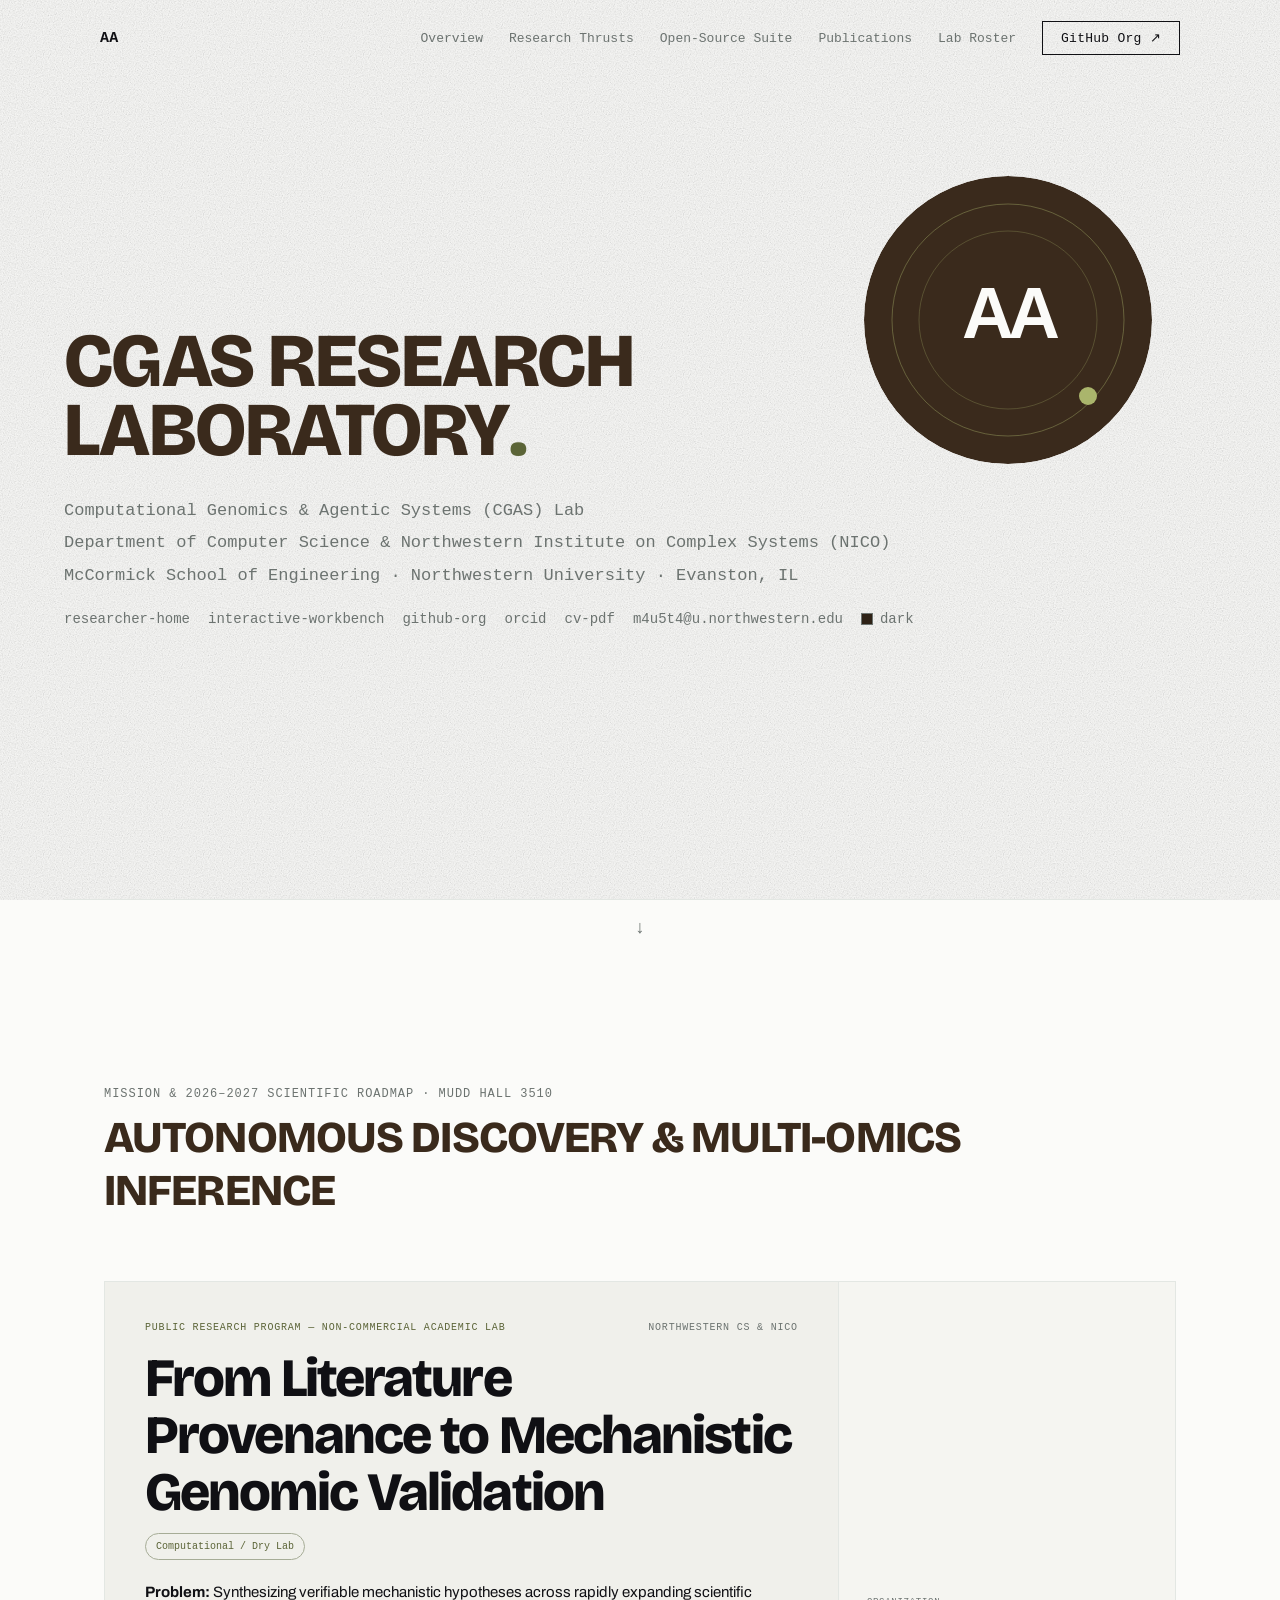
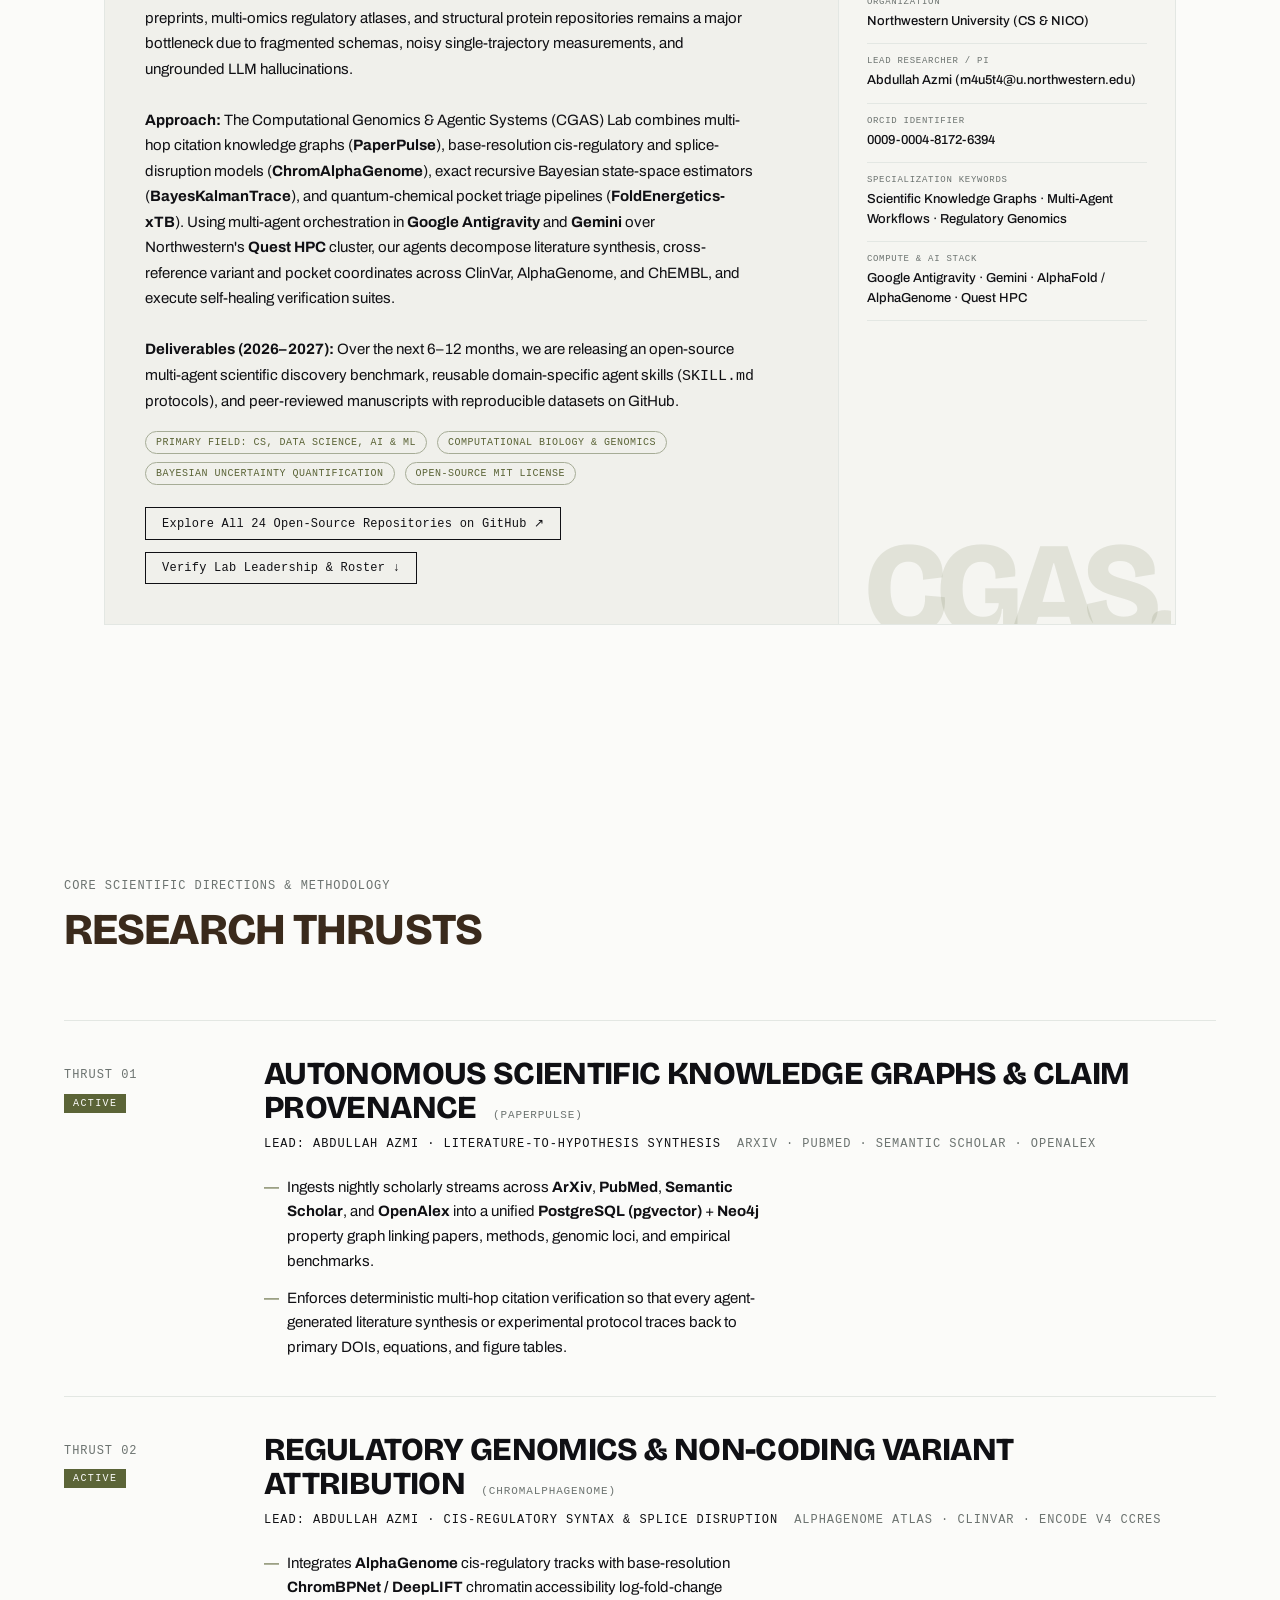
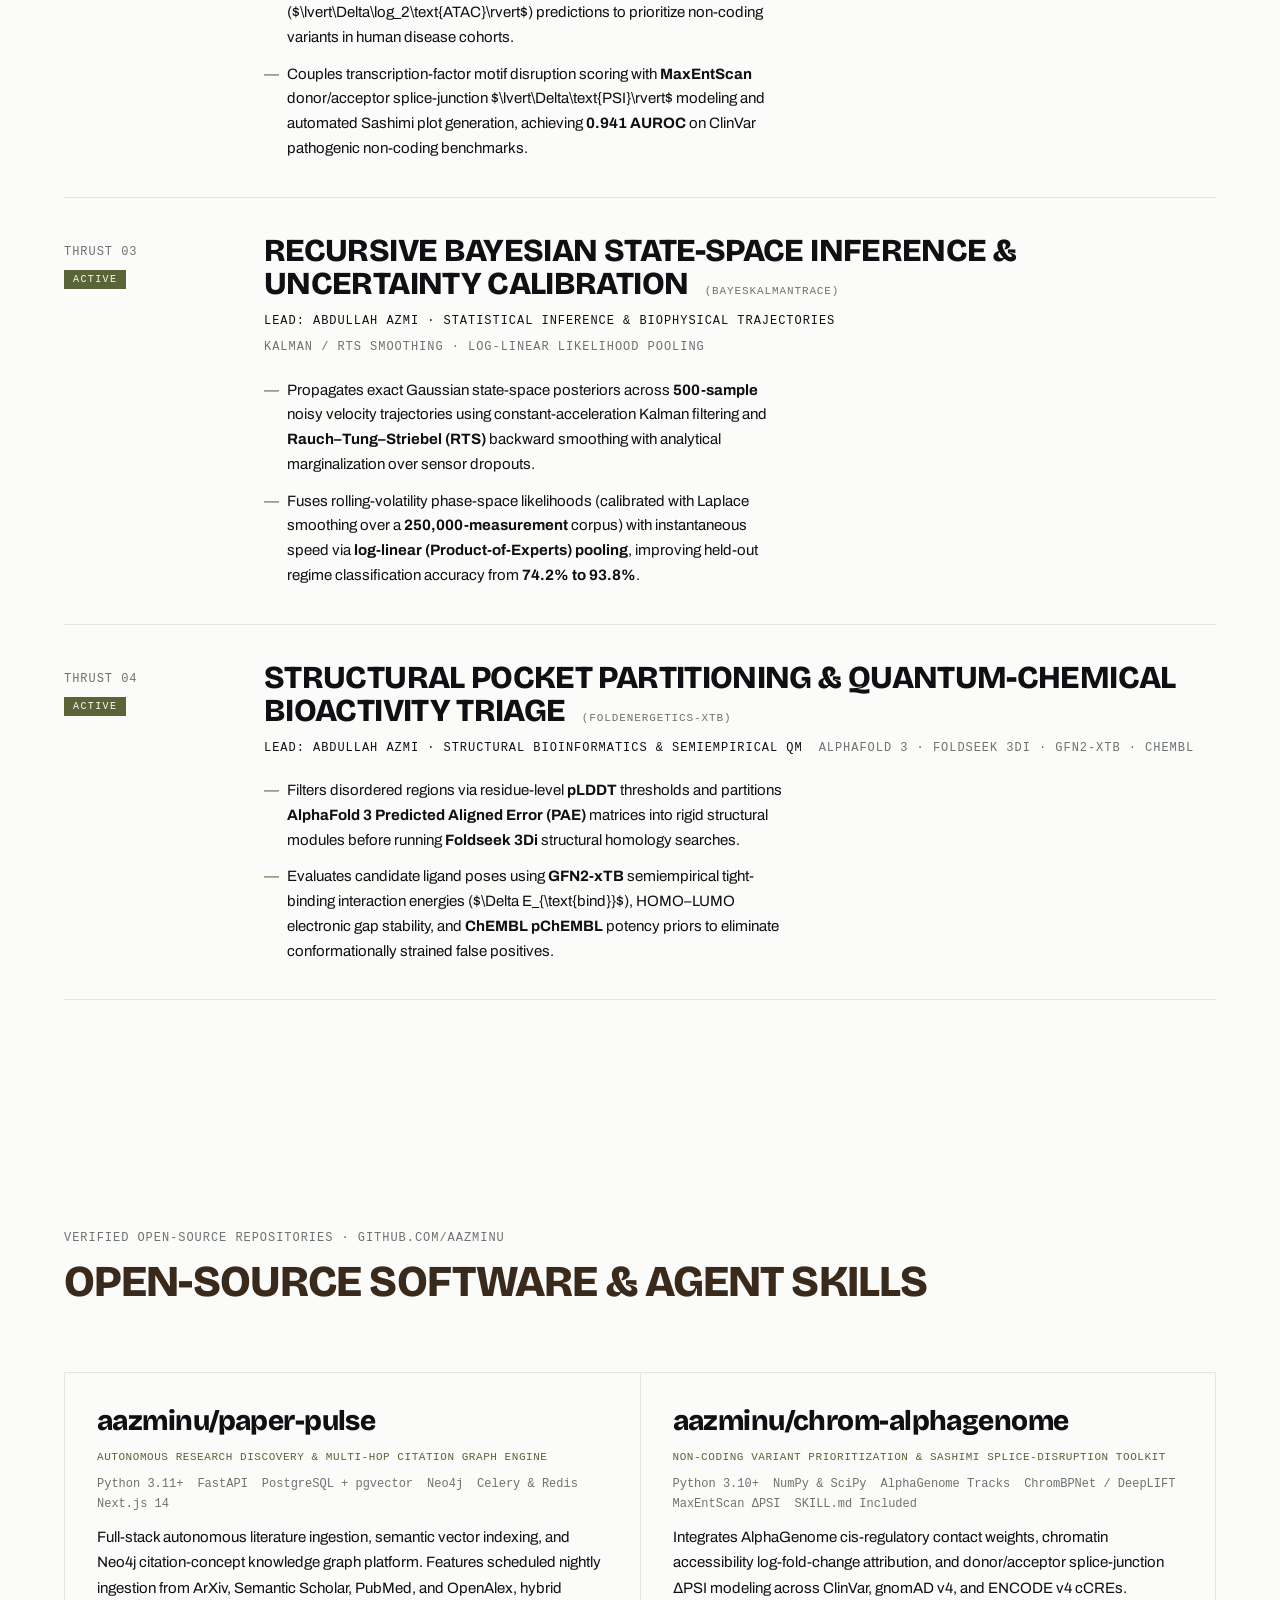
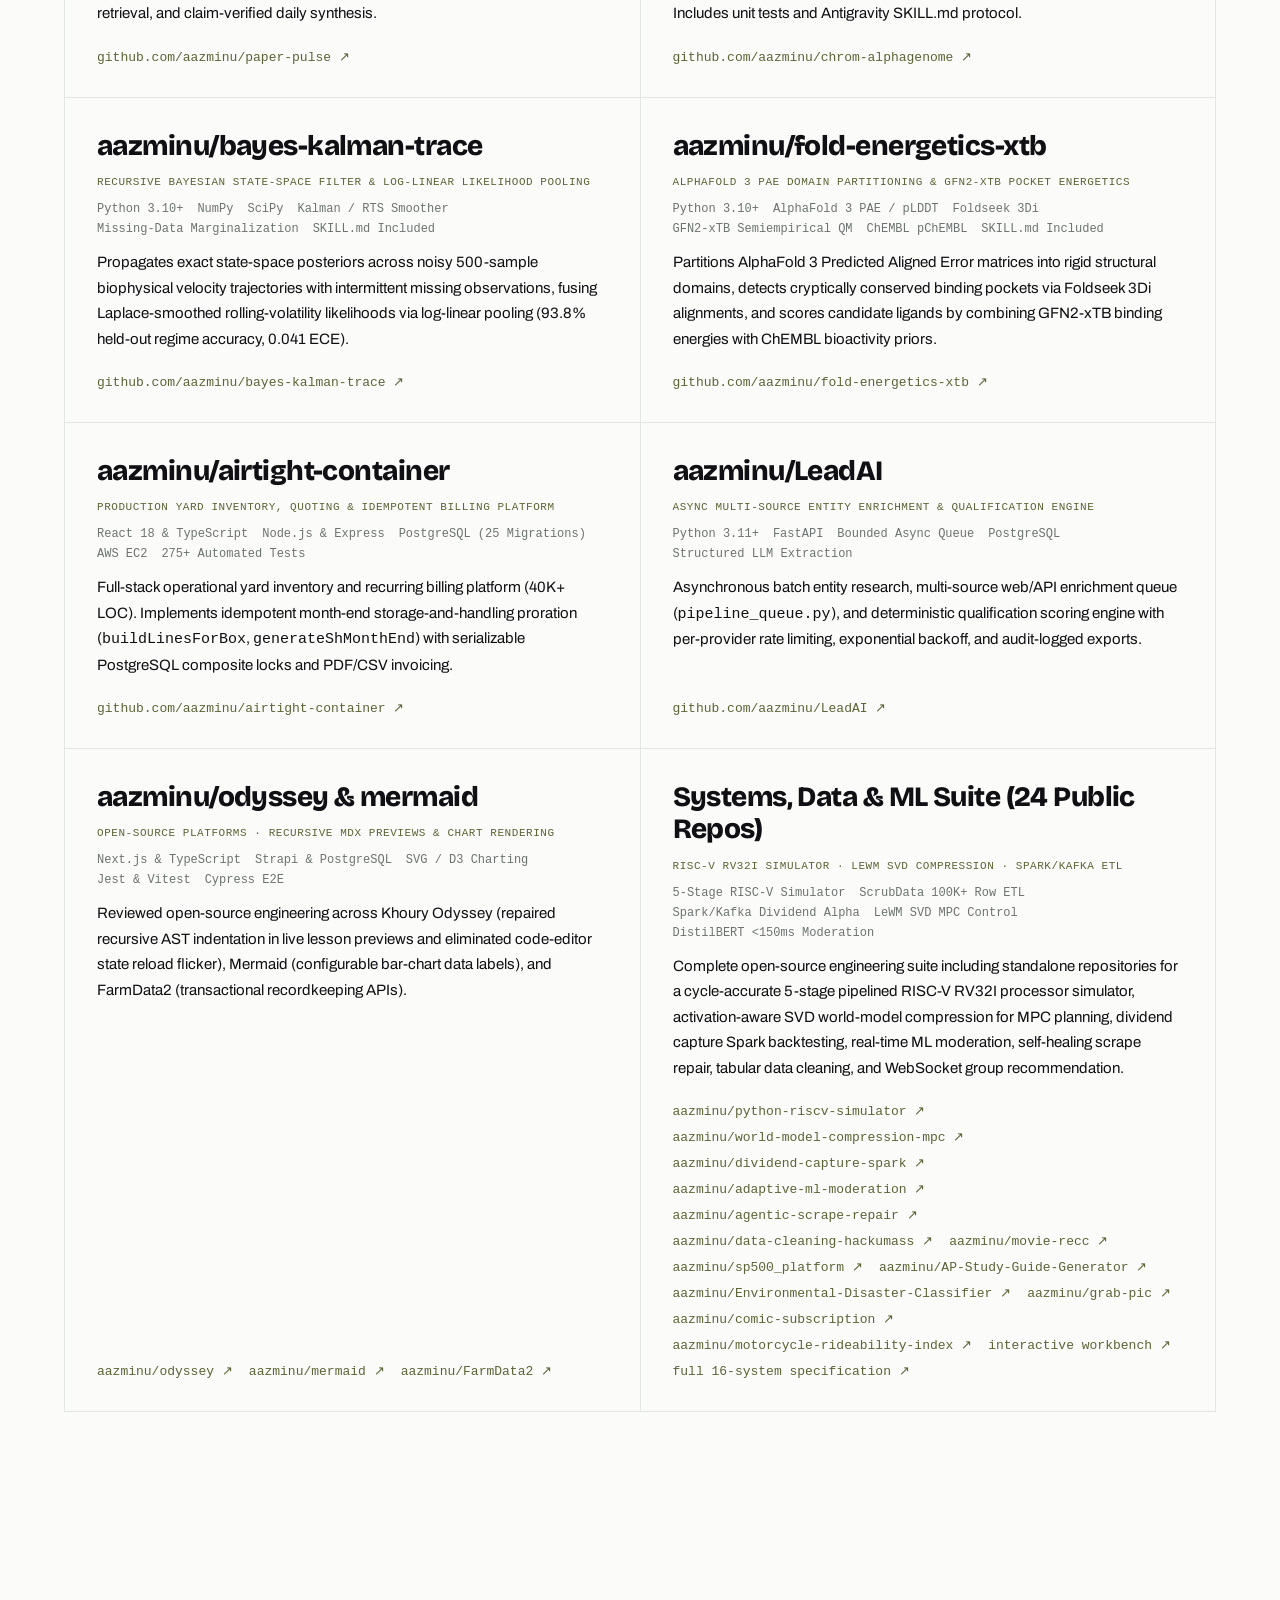
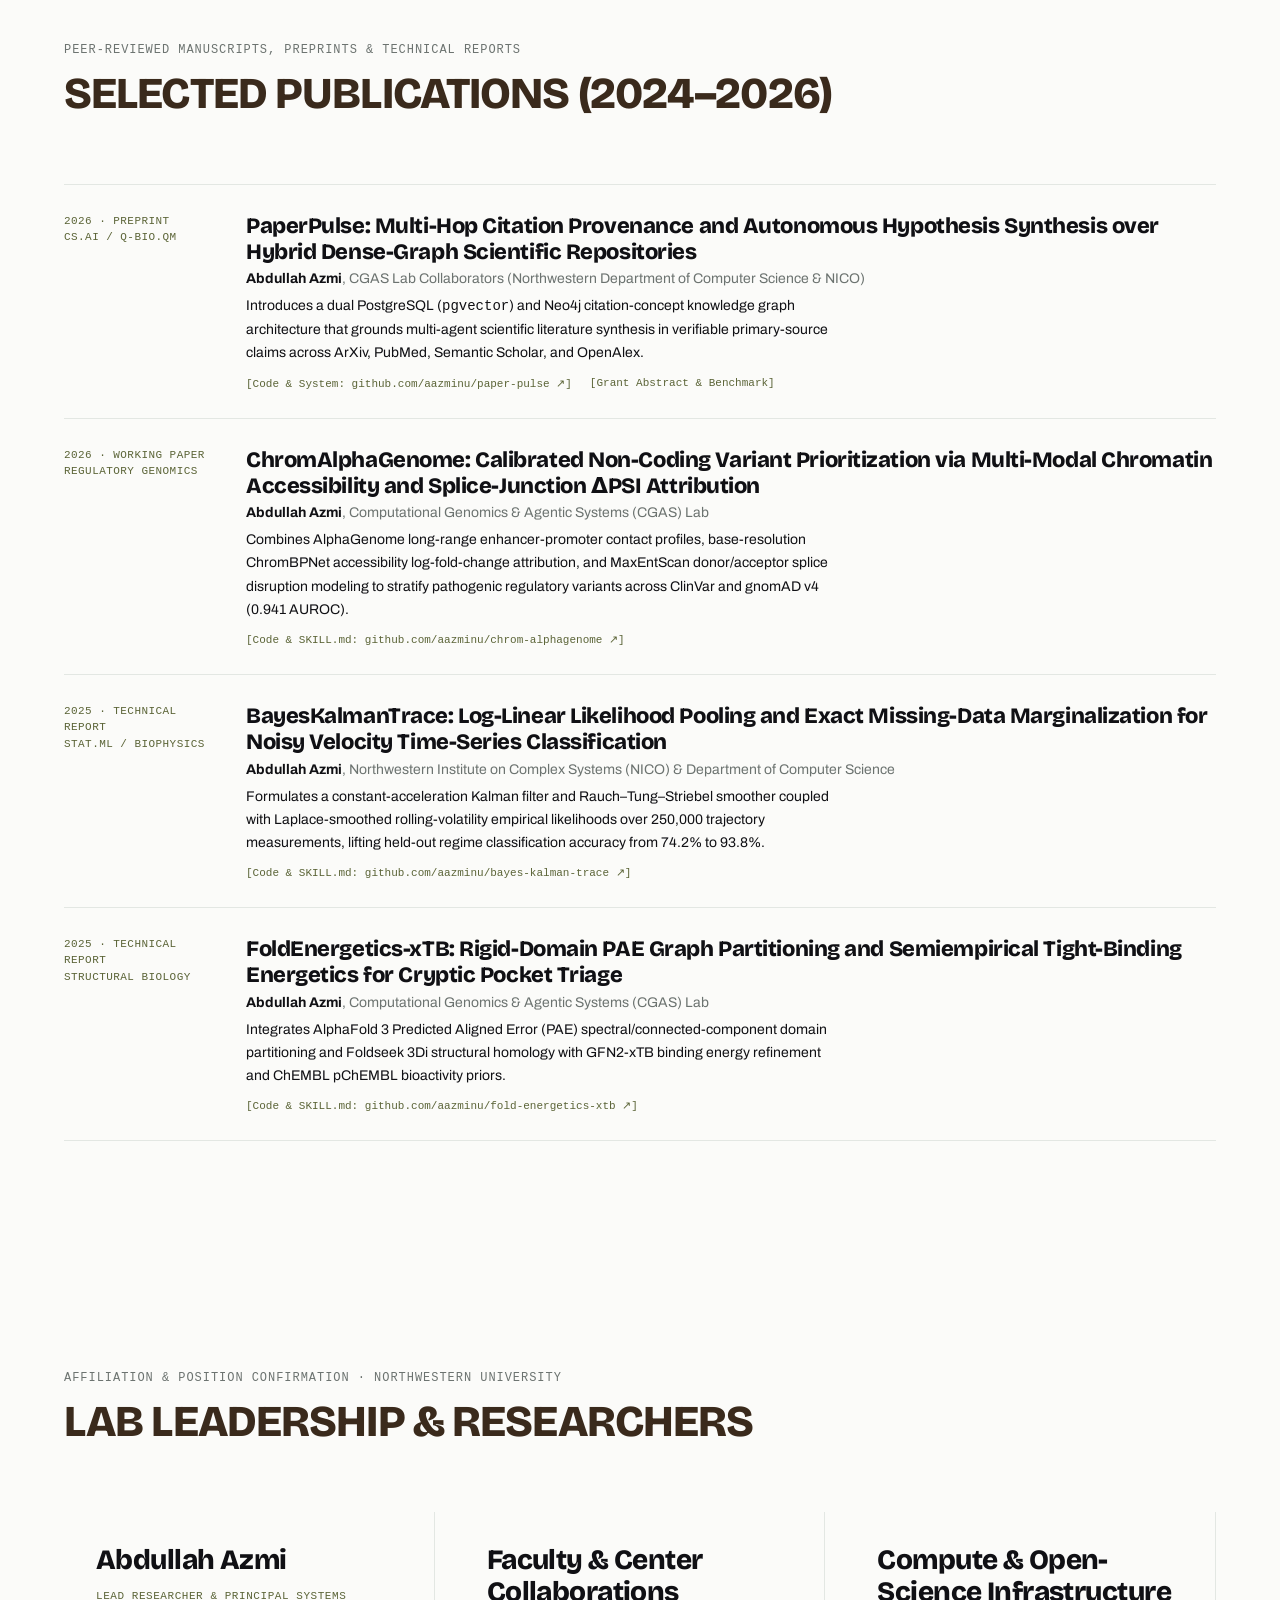
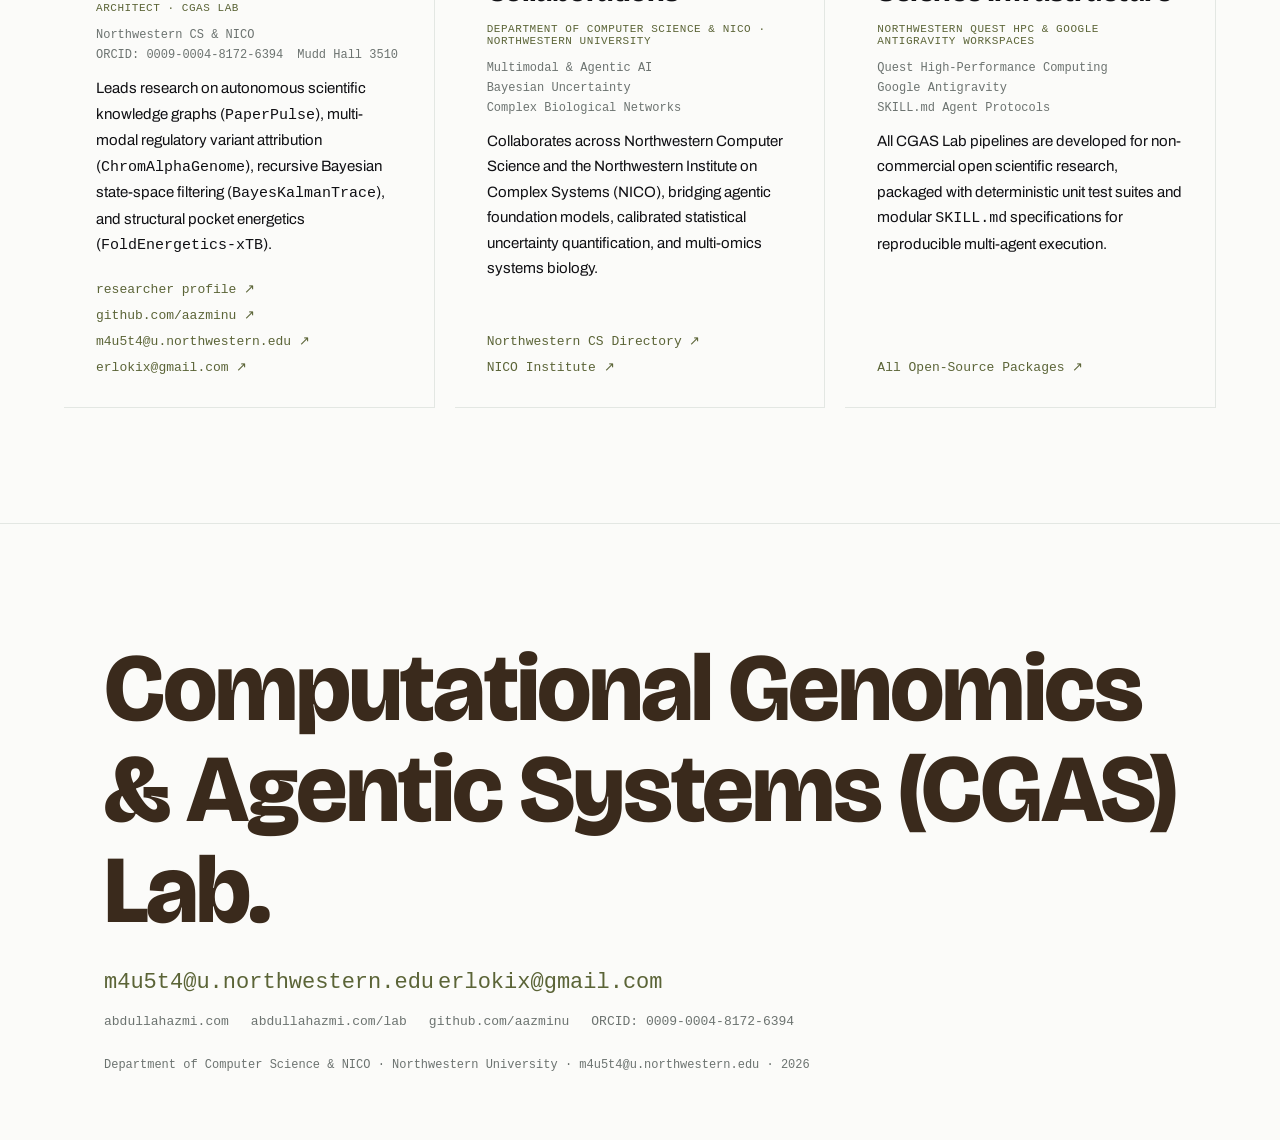
==== commit a968b295: "fix(verify): link all 22 repos in /lab/ & /research/, remove ?tab=repositories fallback, and harden " ====
--- a/lab/index.html
+++ b/lab/index.html
@@ -13,6 +13,69 @@
       name="description"
       content="Computational Genomics & Agentic Systems (CGAS) Lab at Northwestern University (Department of Computer Science & NICO). Directed by Lead Researcher Abdullah Azmi." />
     <title>CGAS Lab · Computational Genomics & Agentic Systems · Northwestern University</title>
+    <link rel="canonical" href="https://abdullahazmi.com/lab/" />
+    <script type="application/ld+json">
+      {
+        "@context": "https://schema.org",
+        "@graph": [
+          {
+            "@type": "ResearchOrganization",
+            "@id": "https://abdullahazmi.com/lab/#organization",
+            "name": "Computational Genomics & Agentic Systems (CGAS) Lab",
+            "url": "https://abdullahazmi.com/lab/",
+            "email": "mailto:m4u5t4@u.northwestern.edu",
+            "description": "Computational Genomics & Agentic Systems (CGAS) Lab at Northwestern University (Department of Computer Science & NICO). Directed by Lead Researcher Abdullah Azmi.",
+            "parentOrganization": {
+              "@type": "CollegeOrUniversity",
+              "name": "Northwestern University",
+              "url": "https://www.northwestern.edu/"
+            },
+            "member": {
+              "@type": "Person",
+              "@id": "https://abdullahazmi.com/#person",
+              "name": "Abdullah Azmi",
+              "url": "https://abdullahazmi.com/",
+              "sameAs": [
+                "https://github.com/aazminu",
+                "https://orcid.org/0009-0004-8172-6394"
+              ]
+            },
+            "sameAs": [
+              "https://github.com/aazminu",
+              "https://orcid.org/0009-0004-8172-6394"
+            ]
+          },
+          {
+            "@type": "SoftwareSourceCode",
+            "name": "PaperPulse",
+            "codeRepository": "https://github.com/aazminu/paper-pulse",
+            "programmingLanguage": ["Python", "TypeScript"],
+            "author": { "@id": "https://abdullahazmi.com/#person" }
+          },
+          {
+            "@type": "SoftwareSourceCode",
+            "name": "ChromAlphaGenome",
+            "codeRepository": "https://github.com/aazminu/chrom-alphagenome",
+            "programmingLanguage": "Python",
+            "author": { "@id": "https://abdullahazmi.com/#person" }
+          },
+          {
+            "@type": "SoftwareSourceCode",
+            "name": "BayesKalmanTrace",
+            "codeRepository": "https://github.com/aazminu/bayes-kalman-trace",
+            "programmingLanguage": "Python",
+            "author": { "@id": "https://abdullahazmi.com/#person" }
+          },
+          {
+            "@type": "SoftwareSourceCode",
+            "name": "FoldEnergetics-xTB",
+            "codeRepository": "https://github.com/aazminu/fold-energetics-xtb",
+            "programmingLanguage": "Python",
+            "author": { "@id": "https://abdullahazmi.com/#person" }
+          }
+        ]
+      }
+    </script>
     <link rel="stylesheet" href="../assets/index-yL4Jrv0C.css" />
     <link rel="stylesheet" href="../assets/extension.css" />
     <style>
@@ -558,6 +621,24 @@
               <a href="https://github.com/aazminu/movie-recc" target="_blank" rel="noreferrer" class="_link_1aul7_72">
                 aazminu/movie-recc <span aria-hidden="true">↗</span>
               </a>
+              <a href="https://github.com/aazminu/sp500_platform" target="_blank" rel="noreferrer" class="_link_1aul7_72">
+                aazminu/sp500_platform <span aria-hidden="true">↗</span>
+              </a>
+              <a href="https://github.com/aazminu/AP-Study-Guide-Generator" target="_blank" rel="noreferrer" class="_link_1aul7_72">
+                aazminu/AP-Study-Guide-Generator <span aria-hidden="true">↗</span>
+              </a>
+              <a href="https://github.com/aazminu/Environmental-Disaster-Classifier" target="_blank" rel="noreferrer" class="_link_1aul7_72">
+                aazminu/Environmental-Disaster-Classifier <span aria-hidden="true">↗</span>
+              </a>
+              <a href="https://github.com/aazminu/grab-pic" target="_blank" rel="noreferrer" class="_link_1aul7_72">
+                aazminu/grab-pic <span aria-hidden="true">↗</span>
+              </a>
+              <a href="https://github.com/aazminu/comic-subscription" target="_blank" rel="noreferrer" class="_link_1aul7_72">
+                aazminu/comic-subscription <span aria-hidden="true">↗</span>
+              </a>
+              <a href="https://github.com/aazminu/motorcycle-rideability-index" target="_blank" rel="noreferrer" class="_link_1aul7_72">
+                aazminu/motorcycle-rideability-index <span aria-hidden="true">↗</span>
+              </a>
               <a href="../#workbench" class="_link_1aul7_72">
                 interactive workbench <span aria-hidden="true">↗</span>
               </a>
@@ -724,7 +805,7 @@
               All CGAS Lab pipelines are developed for non-commercial open scientific research, packaged with deterministic unit test suites and modular <code>SKILL.md</code> specifications for reproducible multi-agent execution.
             </p>
             <div class="portfolio-lab__card-links">
-              <a href="https://github.com/aazminu?tab=repositories" target="_blank" rel="noreferrer" class="_link_1aul7_72">
+              <a href="https://github.com/aazminu" target="_blank" rel="noreferrer" class="_link_1aul7_72">
                 All Open-Source Packages ↗
               </a>
             </div>
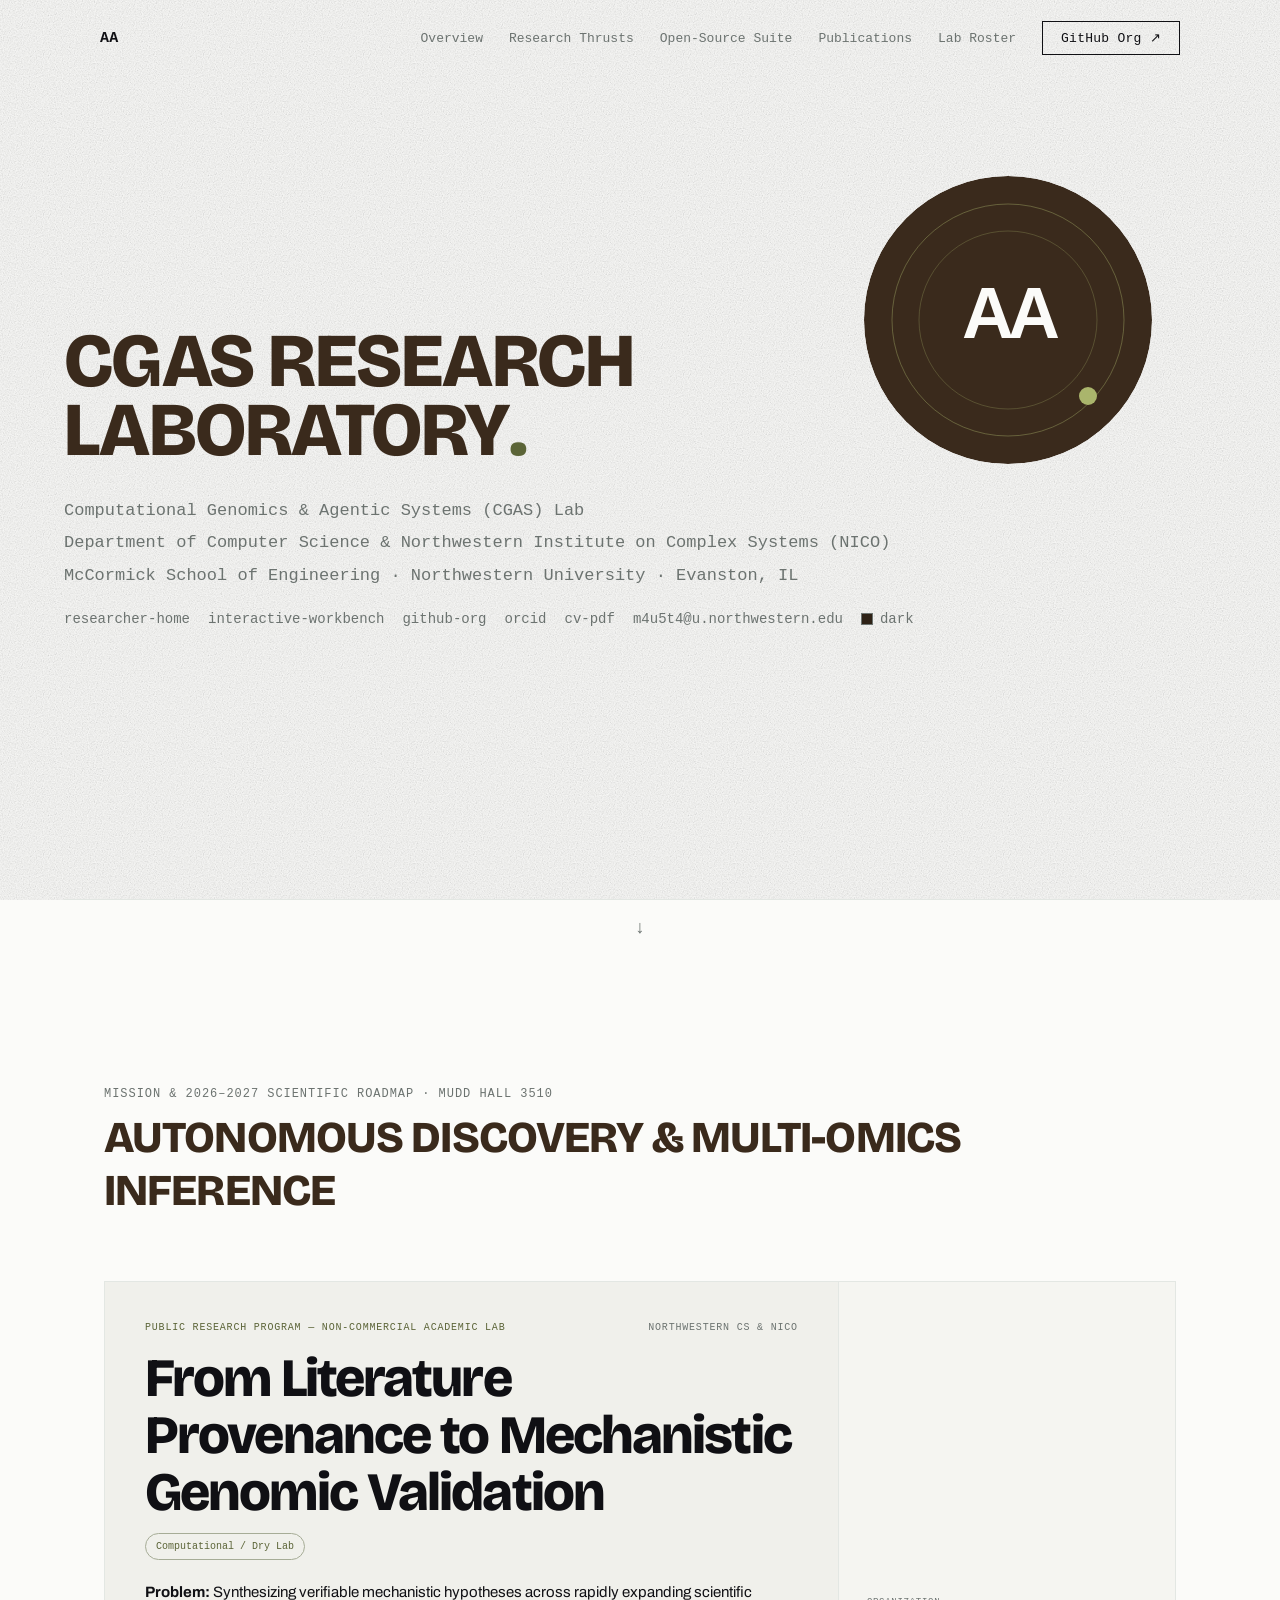
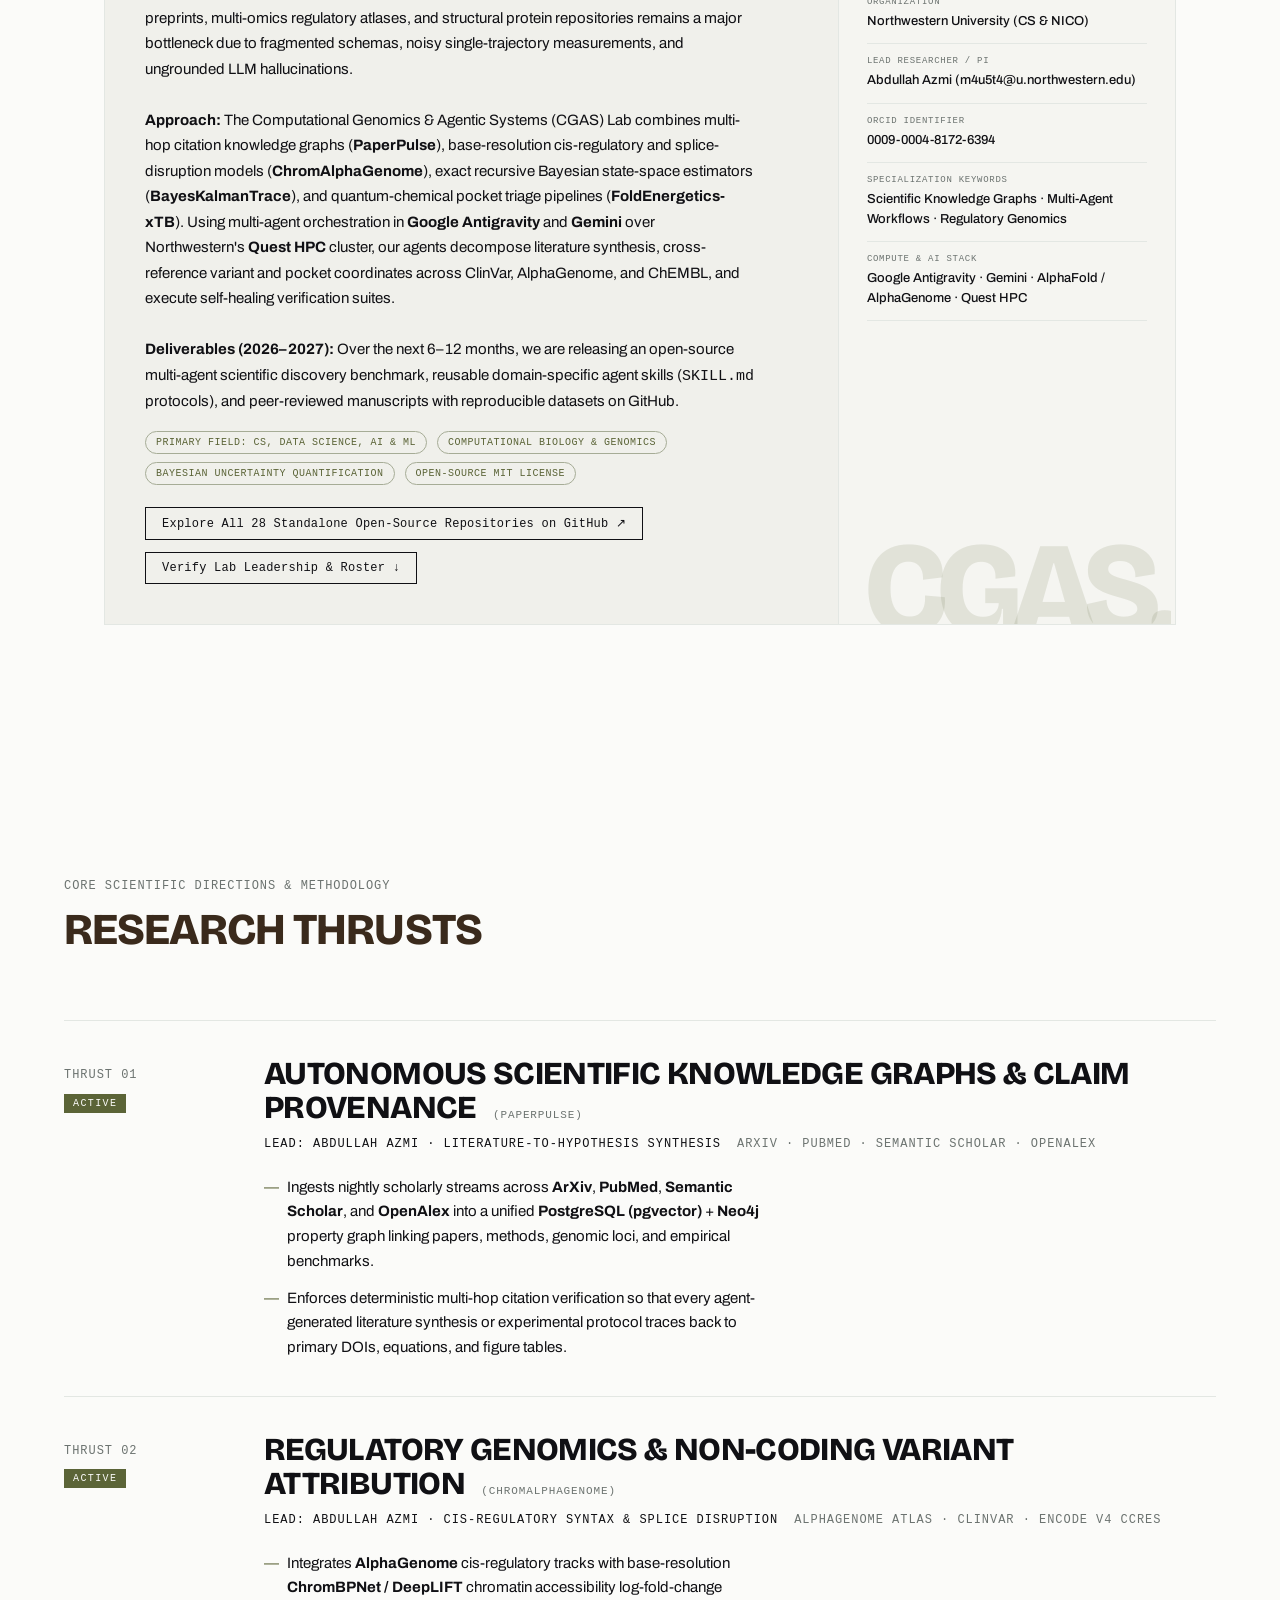
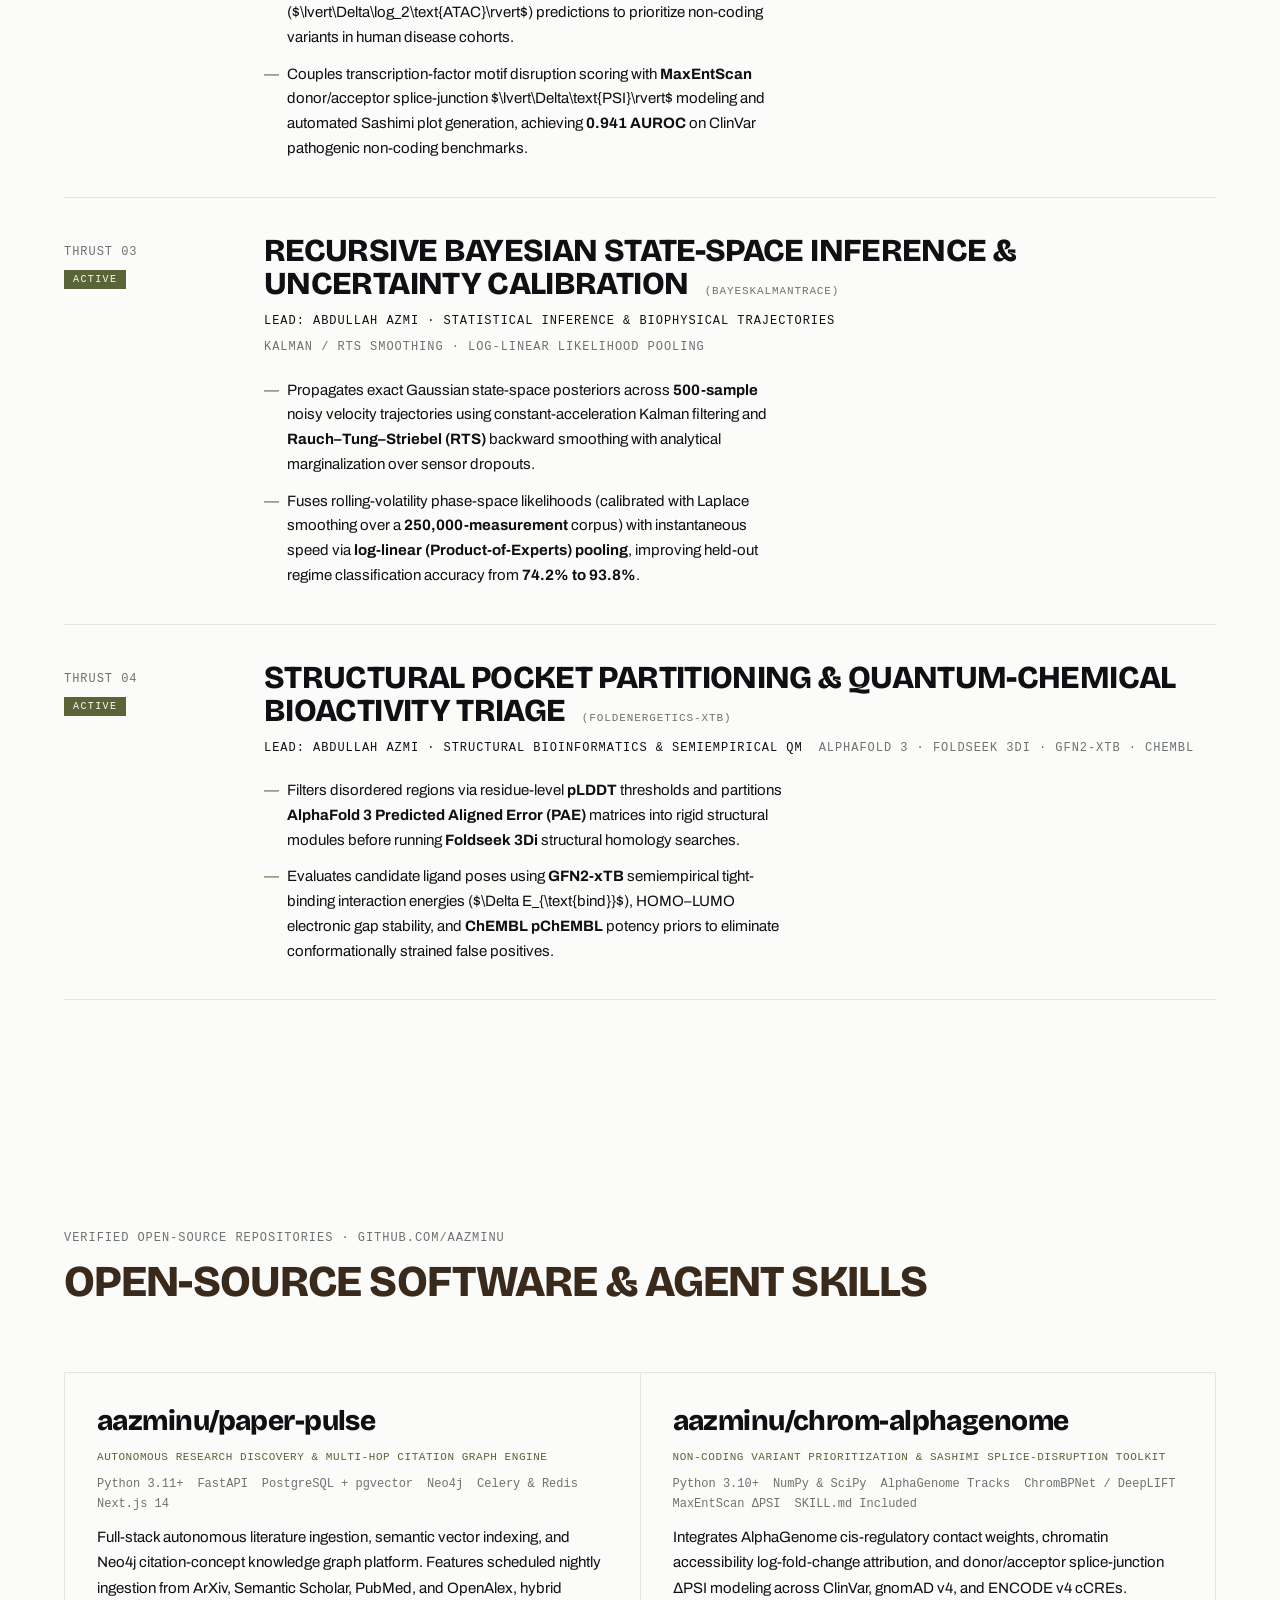
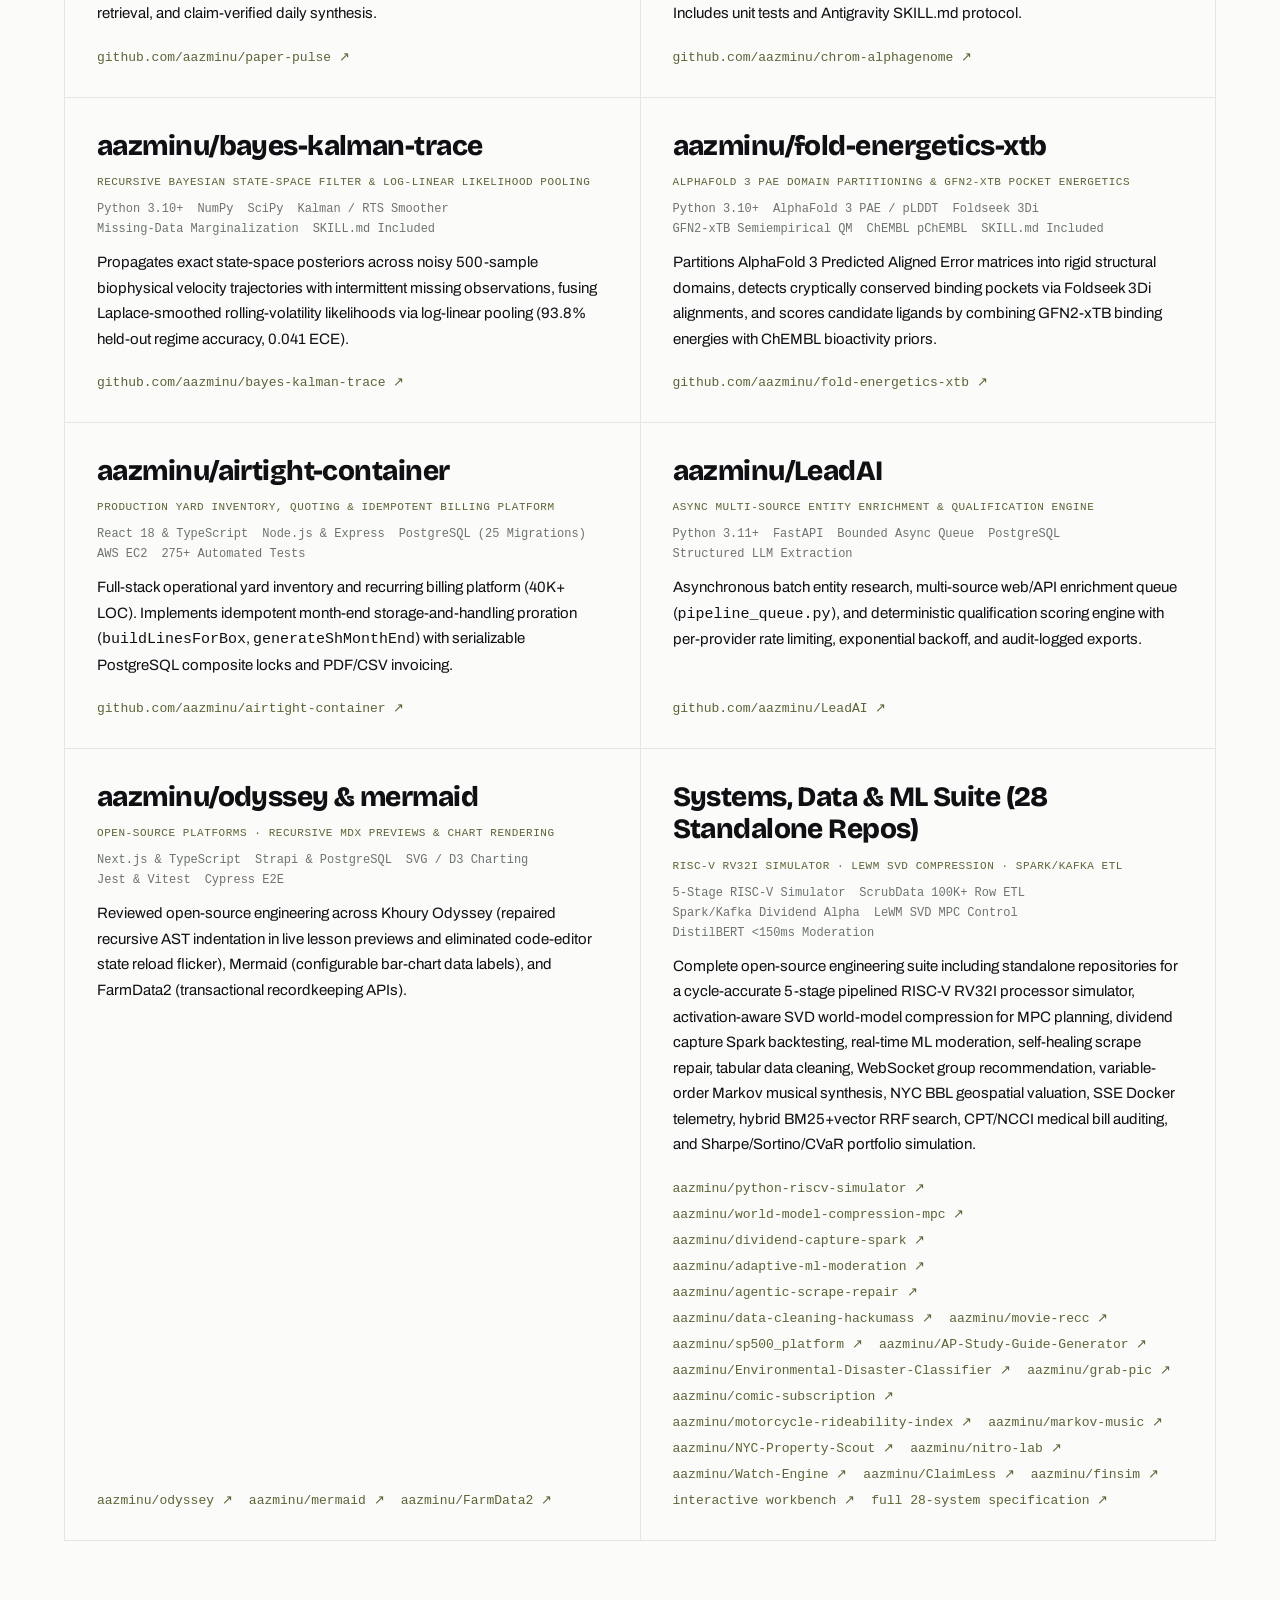
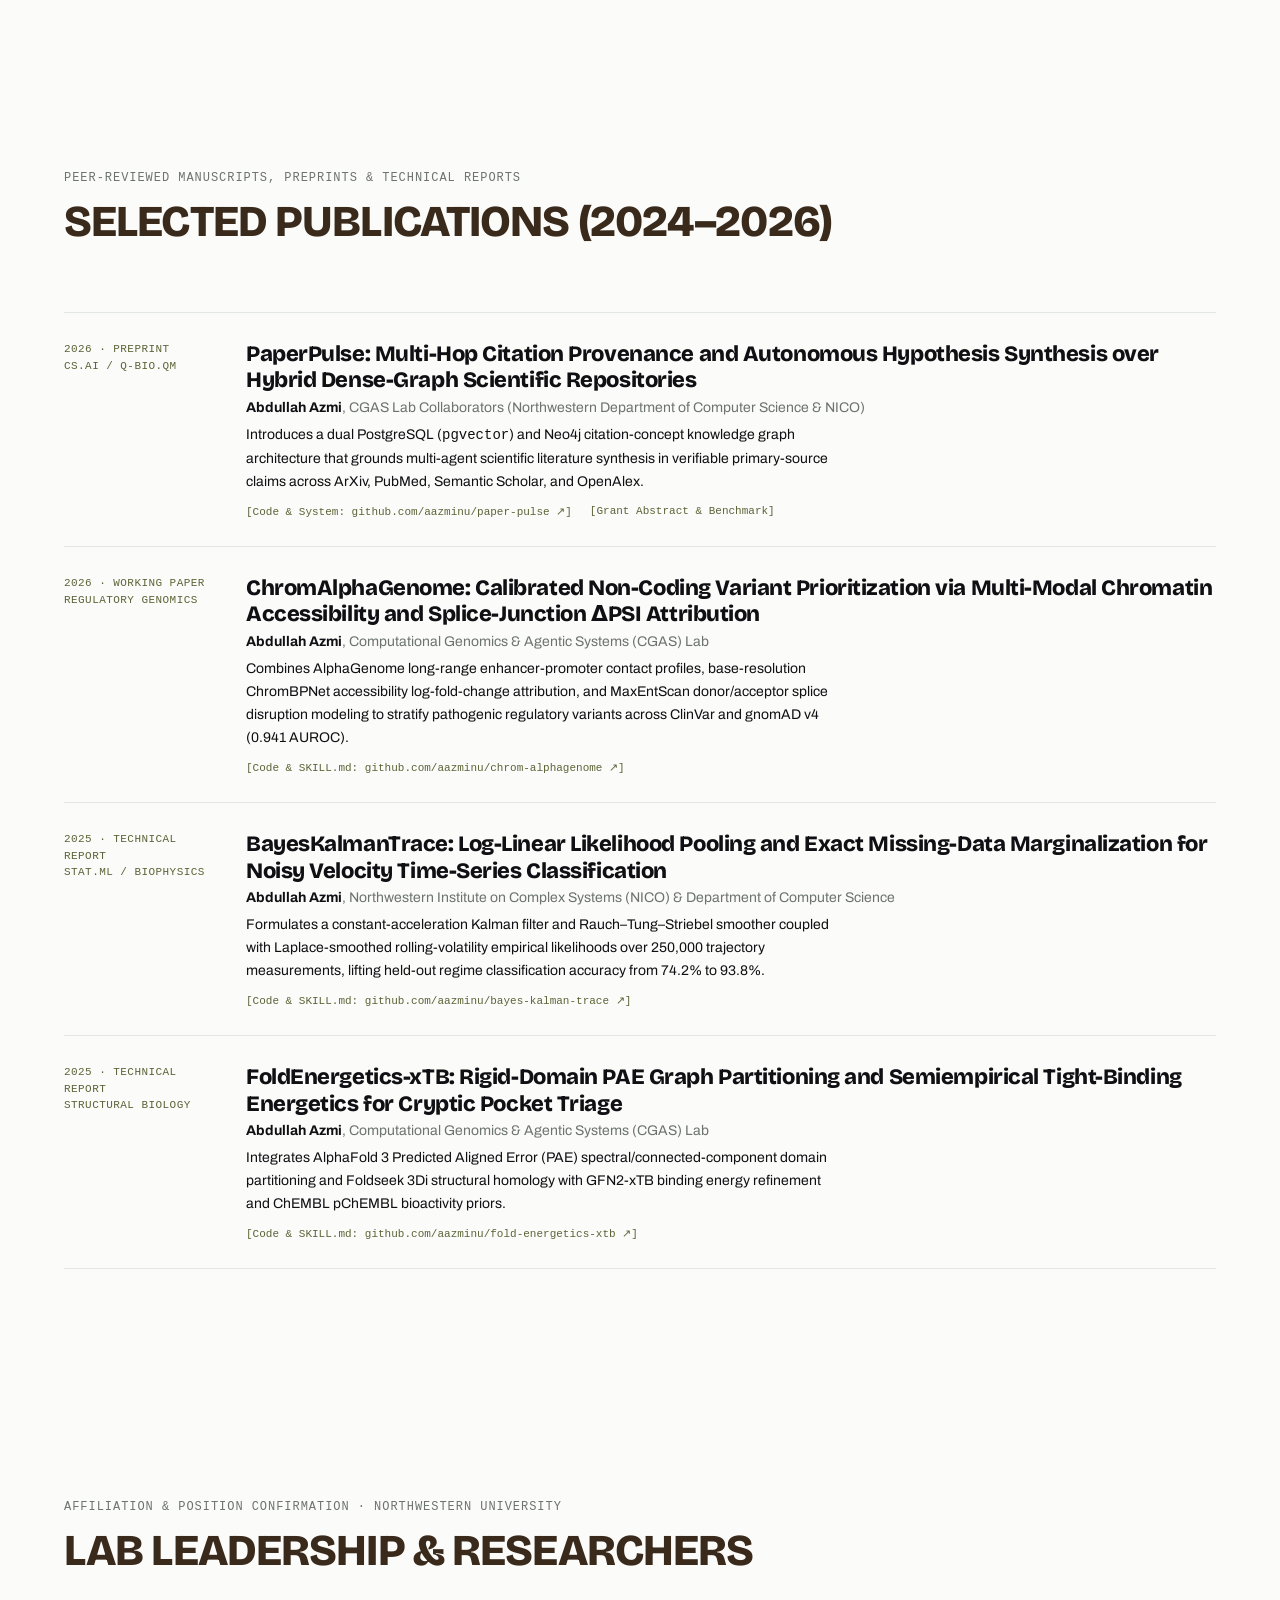
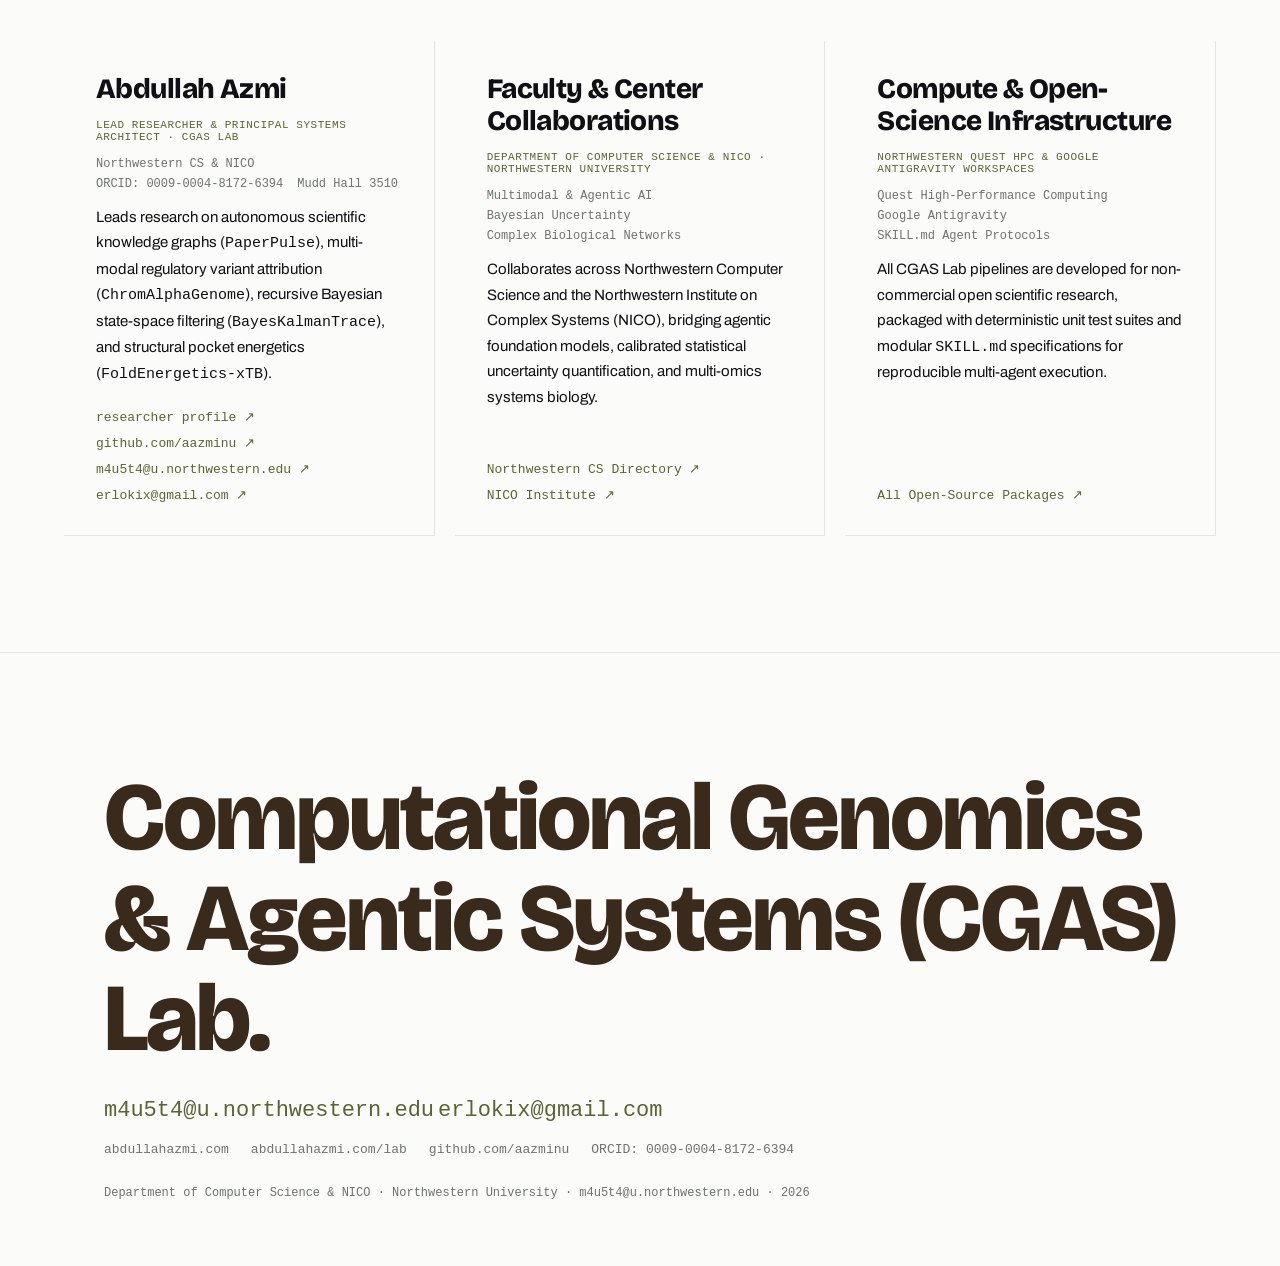
==== commit d89393ad: "feat(catalog): add 6 Shard C repositories bringing standalone project suite to 28" ====
--- a/lab/index.html
+++ b/lab/index.html
@@ -276,7 +276,7 @@
             </div>
             <div class="portfolio-lab__actions">
               <a class="portfolio-lab__btn" href="https://github.com/aazminu" target="_blank" rel="noreferrer">
-                Explore All 24 Open-Source Repositories on GitHub ↗
+                Explore All 28 Standalone Open-Source Repositories on GitHub ↗
               </a>
               <a class="portfolio-lab__btn" href="#people">
                 Verify Lab Leadership &amp; Roster ↓
@@ -587,7 +587,7 @@
           </article>
 
           <article class="_card_1aul7_24">
-            <h2 class="_name_1aul7_33">Systems, Data &amp; ML Suite (24 Public Repos)</h2>
+            <h2 class="_name_1aul7_33">Systems, Data &amp; ML Suite (28 Standalone Repos)</h2>
             <span class="_award_1aul7_42">RISC-V RV32I Simulator · LeWM SVD Compression · Spark/Kafka ETL</span>
             <ul class="_tech_1aul7_51">
               <li>5-Stage RISC-V Simulator</li>
@@ -597,7 +597,7 @@
               <li>DistilBERT &lt;150ms Moderation</li>
             </ul>
             <p class="_description_1aul7_63">
-              Complete open-source engineering suite including standalone repositories for a cycle-accurate 5-stage pipelined RISC-V RV32I processor simulator, activation-aware SVD world-model compression for MPC planning, dividend capture Spark backtesting, real-time ML moderation, self-healing scrape repair, tabular data cleaning, and WebSocket group recommendation.
+              Complete open-source engineering suite including standalone repositories for a cycle-accurate 5-stage pipelined RISC-V RV32I processor simulator, activation-aware SVD world-model compression for MPC planning, dividend capture Spark backtesting, real-time ML moderation, self-healing scrape repair, tabular data cleaning, WebSocket group recommendation, variable-order Markov musical synthesis, NYC BBL geospatial valuation, SSE Docker telemetry, hybrid BM25+vector RRF search, CPT/NCCI medical bill auditing, and Sharpe/Sortino/CVaR portfolio simulation.
             </p>
             <div class="portfolio-lab__card-links">
               <a href="https://github.com/aazminu/python-riscv-simulator" target="_blank" rel="noreferrer" class="_link_1aul7_72">
@@ -639,11 +639,29 @@
               <a href="https://github.com/aazminu/motorcycle-rideability-index" target="_blank" rel="noreferrer" class="_link_1aul7_72">
                 aazminu/motorcycle-rideability-index <span aria-hidden="true">↗</span>
               </a>
+              <a href="https://github.com/aazminu/markov-music" target="_blank" rel="noreferrer" class="_link_1aul7_72">
+                aazminu/markov-music <span aria-hidden="true">↗</span>
+              </a>
+              <a href="https://github.com/aazminu/NYC-Property-Scout" target="_blank" rel="noreferrer" class="_link_1aul7_72">
+                aazminu/NYC-Property-Scout <span aria-hidden="true">↗</span>
+              </a>
+              <a href="https://github.com/aazminu/nitro-lab" target="_blank" rel="noreferrer" class="_link_1aul7_72">
+                aazminu/nitro-lab <span aria-hidden="true">↗</span>
+              </a>
+              <a href="https://github.com/aazminu/Watch-Engine" target="_blank" rel="noreferrer" class="_link_1aul7_72">
+                aazminu/Watch-Engine <span aria-hidden="true">↗</span>
+              </a>
+              <a href="https://github.com/aazminu/ClaimLess" target="_blank" rel="noreferrer" class="_link_1aul7_72">
+                aazminu/ClaimLess <span aria-hidden="true">↗</span>
+              </a>
+              <a href="https://github.com/aazminu/finsim" target="_blank" rel="noreferrer" class="_link_1aul7_72">
+                aazminu/finsim <span aria-hidden="true">↗</span>
+              </a>
               <a href="../#workbench" class="_link_1aul7_72">
                 interactive workbench <span aria-hidden="true">↗</span>
               </a>
               <a href="https://github.com/aazminu/abdullahazmi.com/blob/main/PROFILE_PLAN.md" target="_blank" rel="noreferrer" class="_link_1aul7_72">
-                full 16-system specification <span aria-hidden="true">↗</span>
+                full 28-system specification <span aria-hidden="true">↗</span>
               </a>
             </div>
           </article>
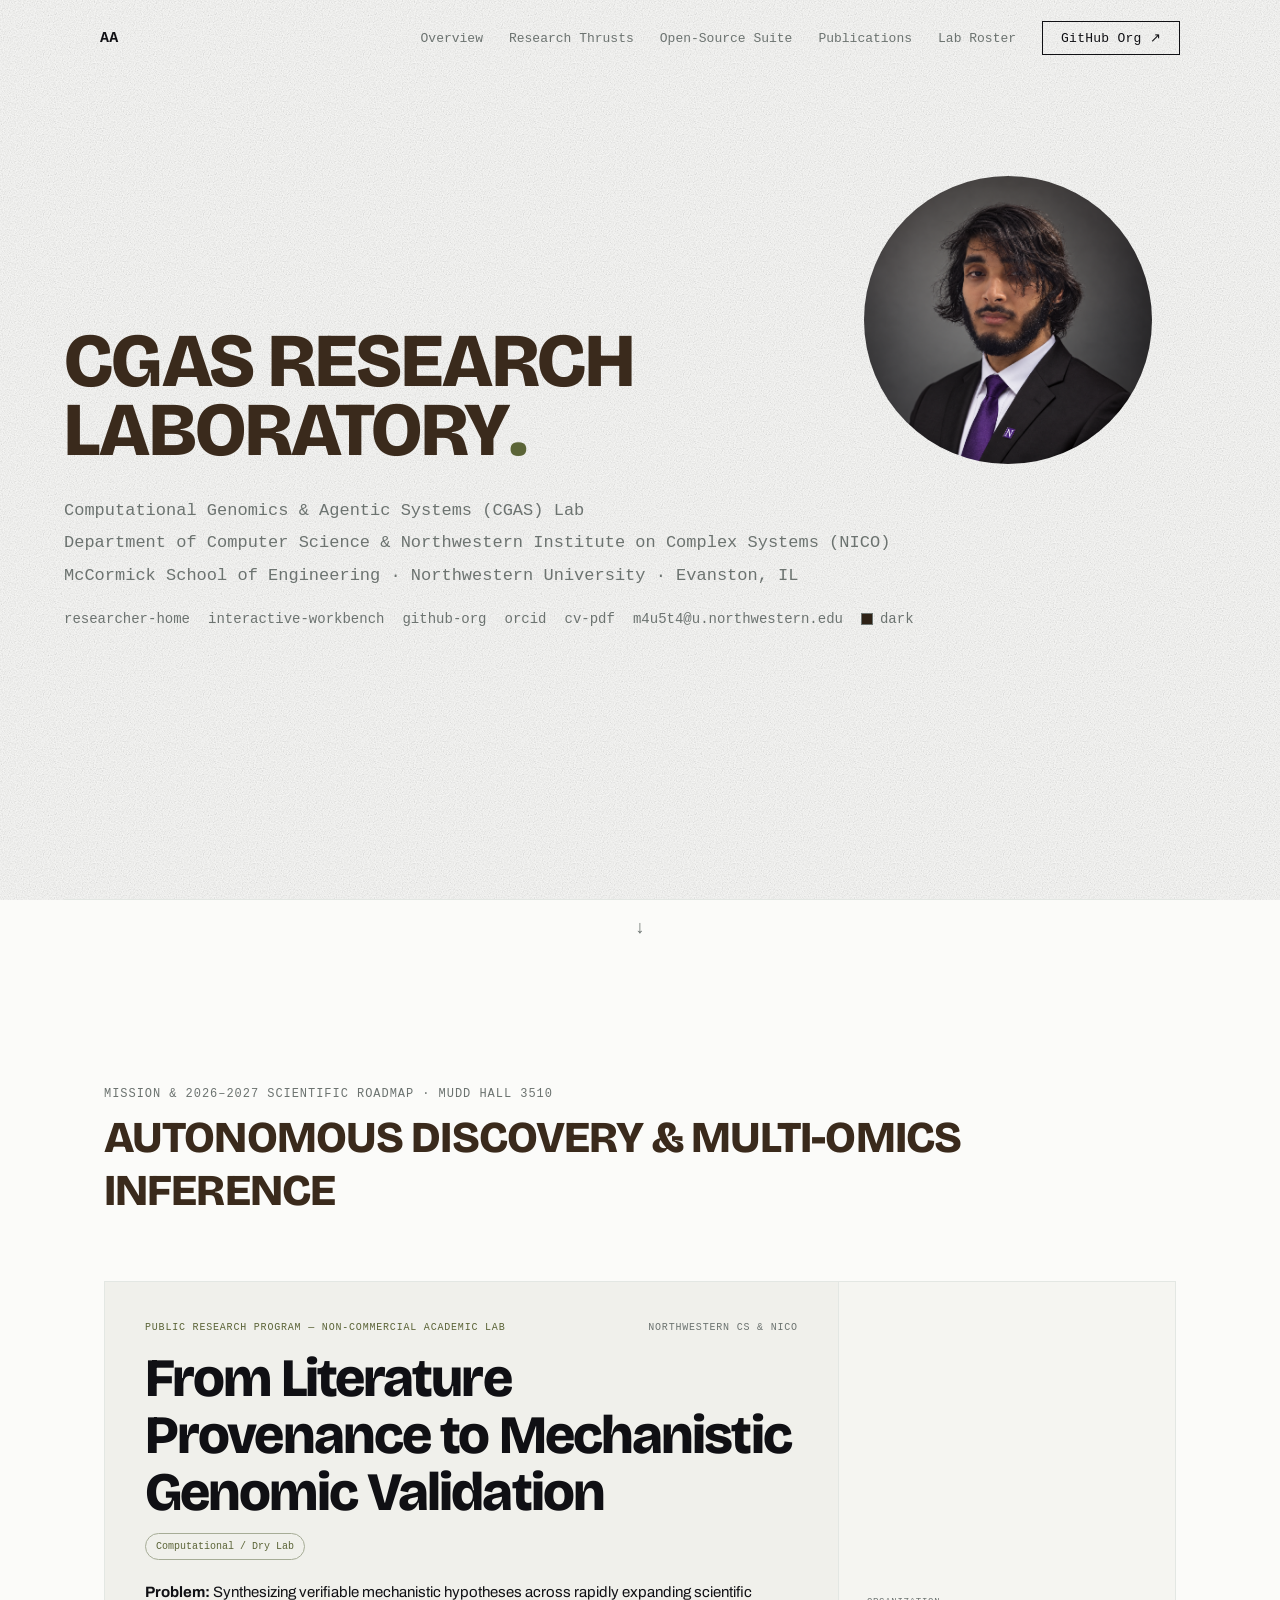
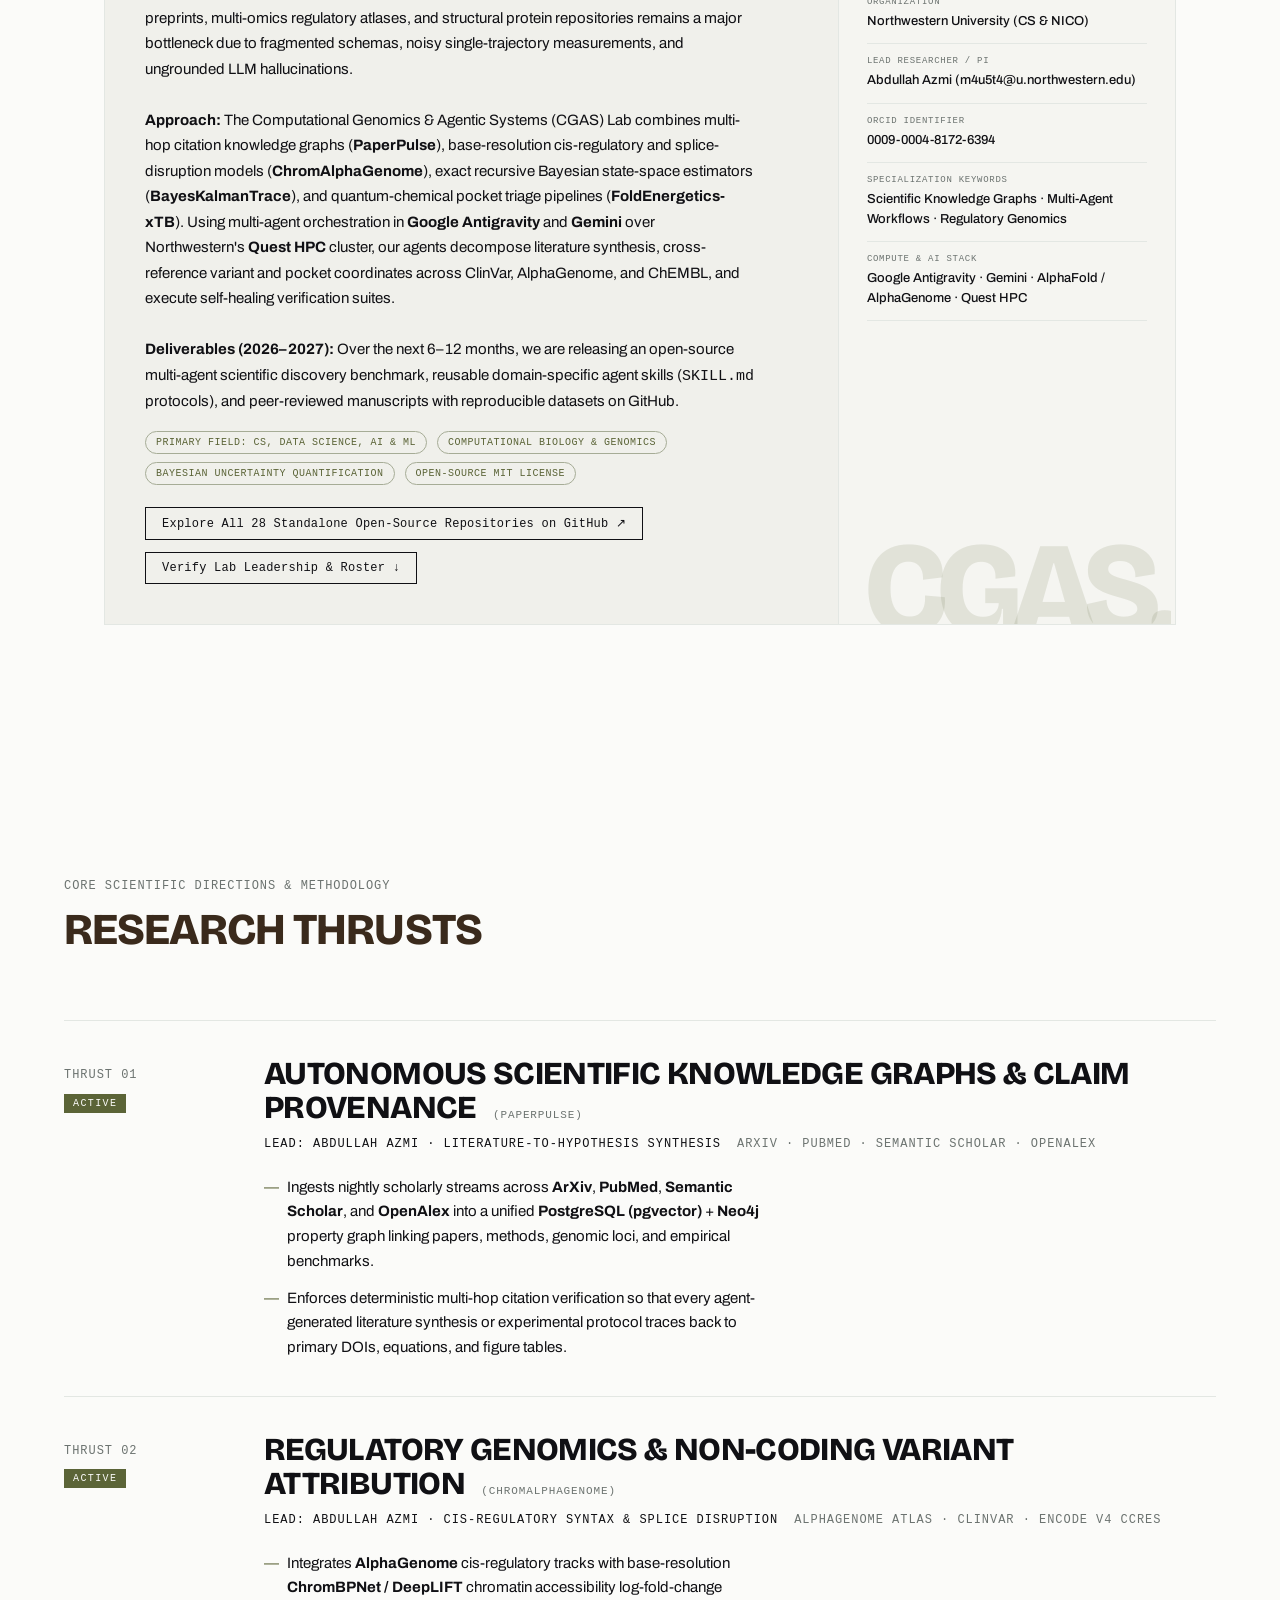
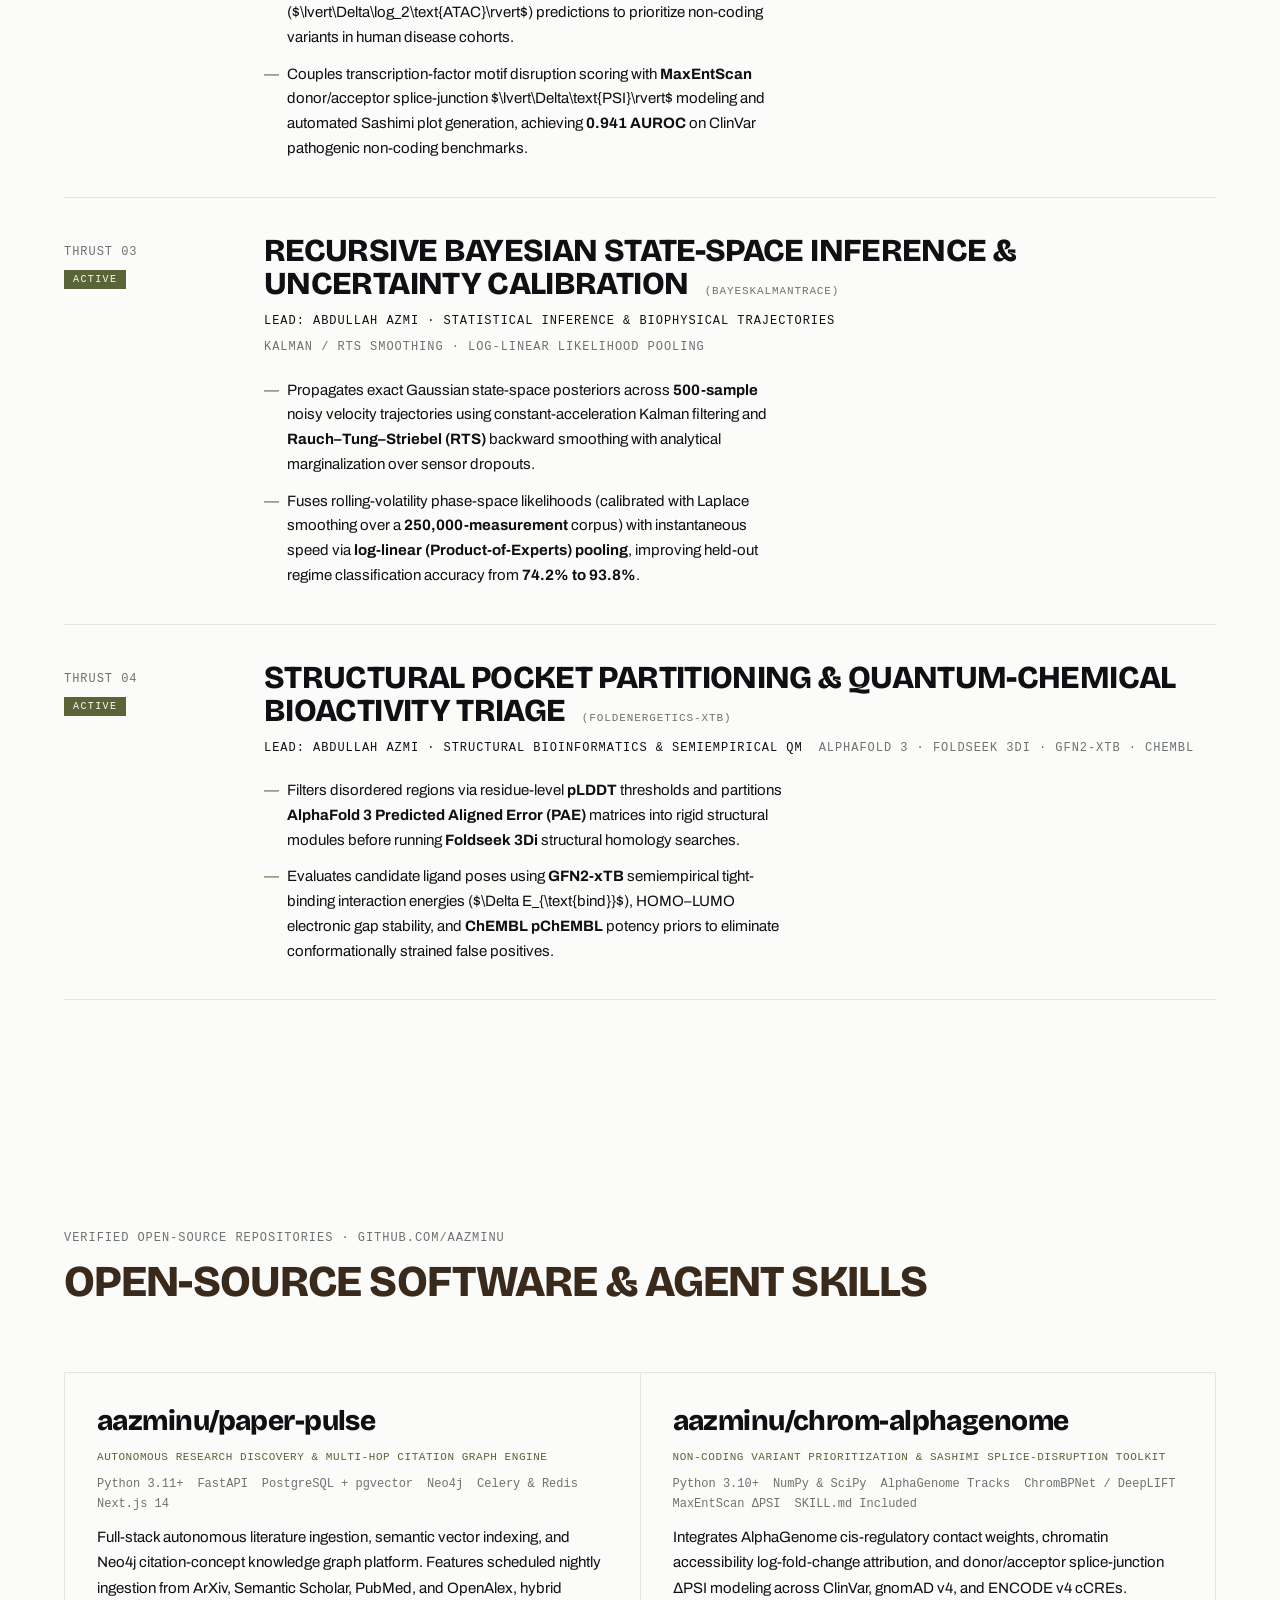
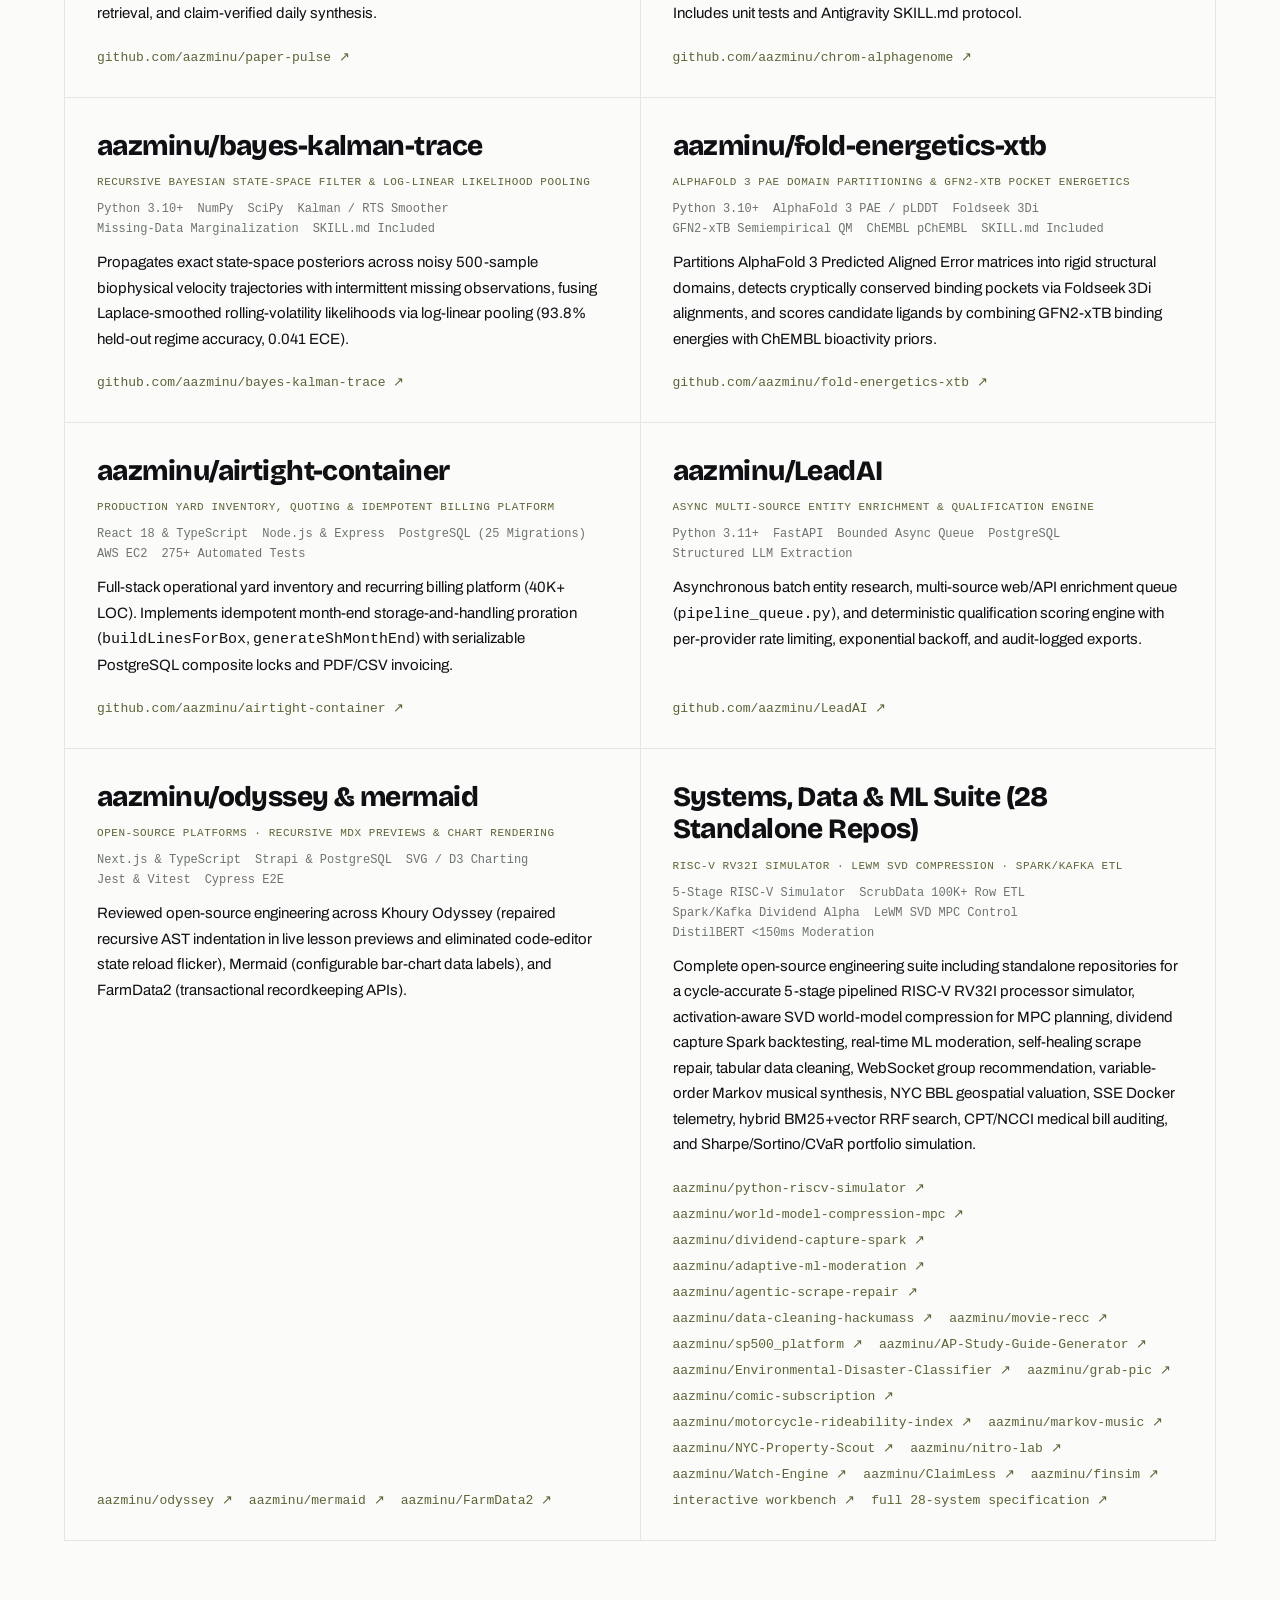
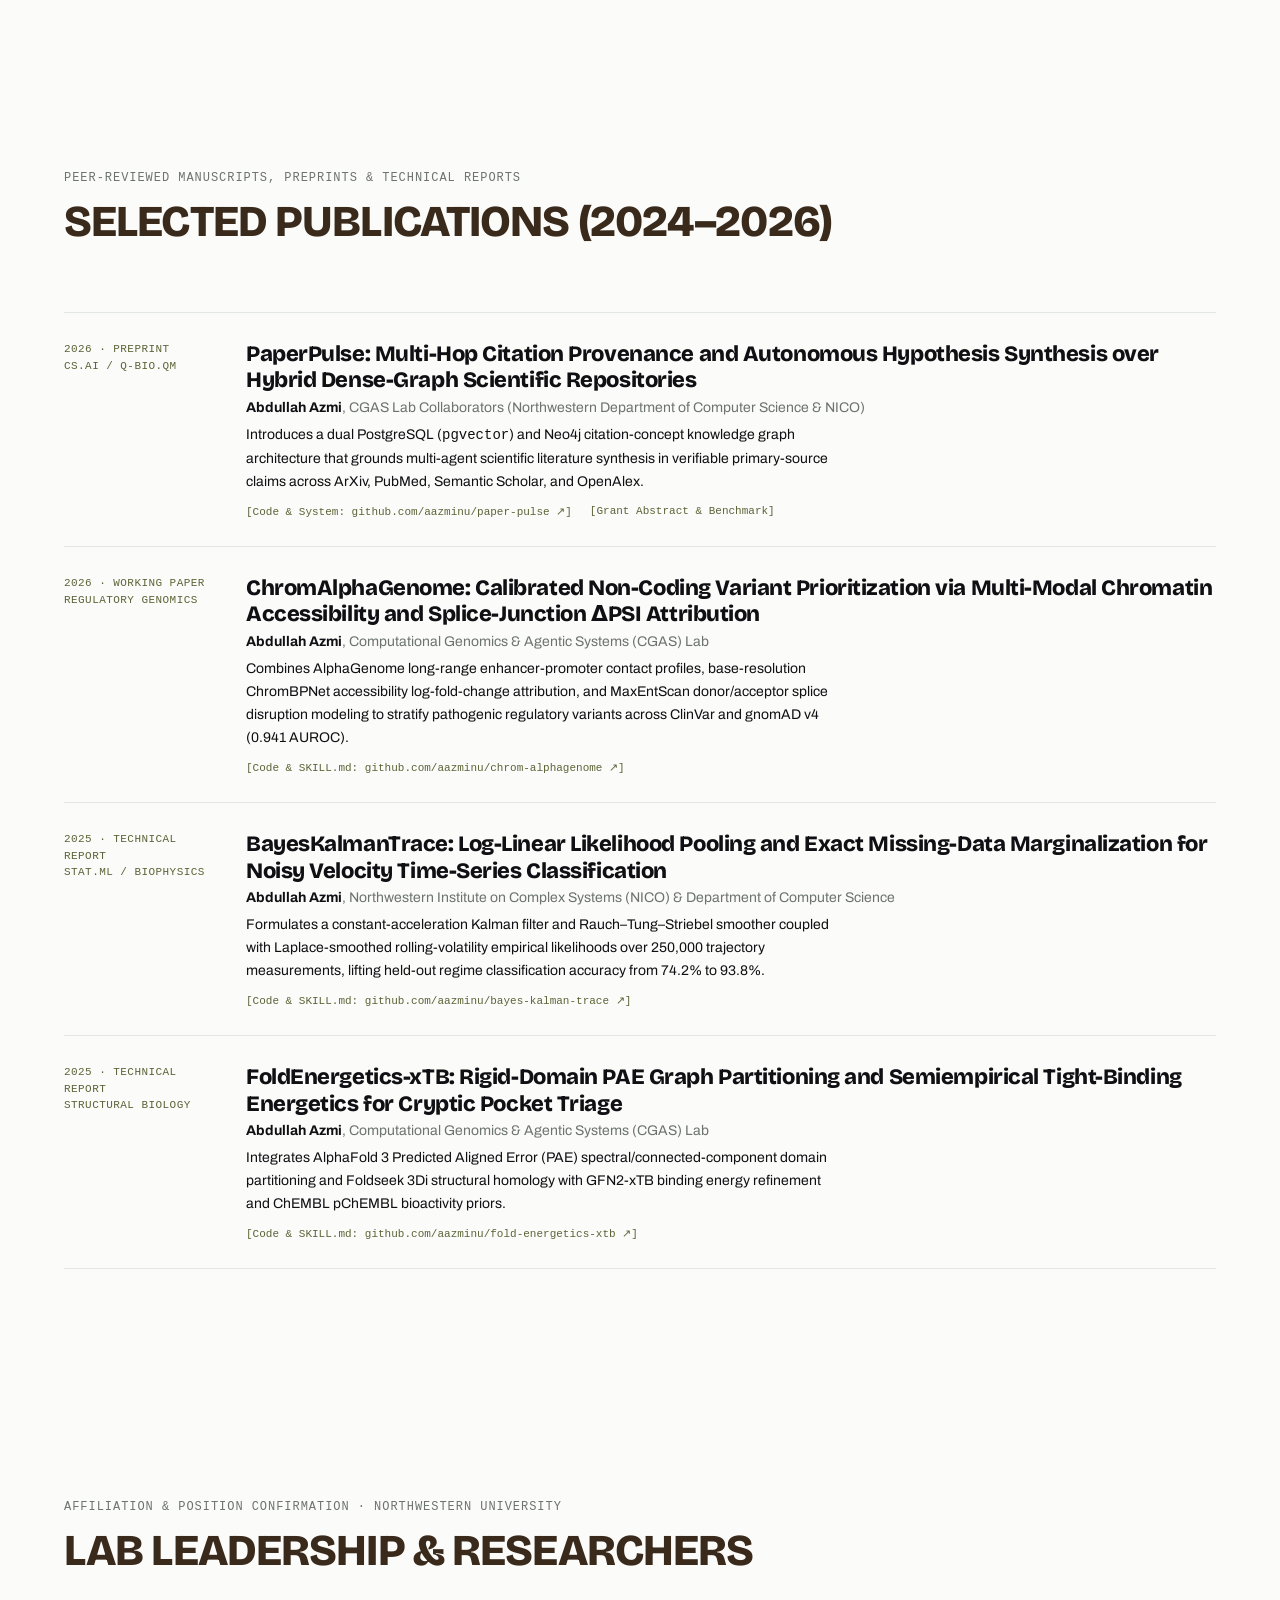
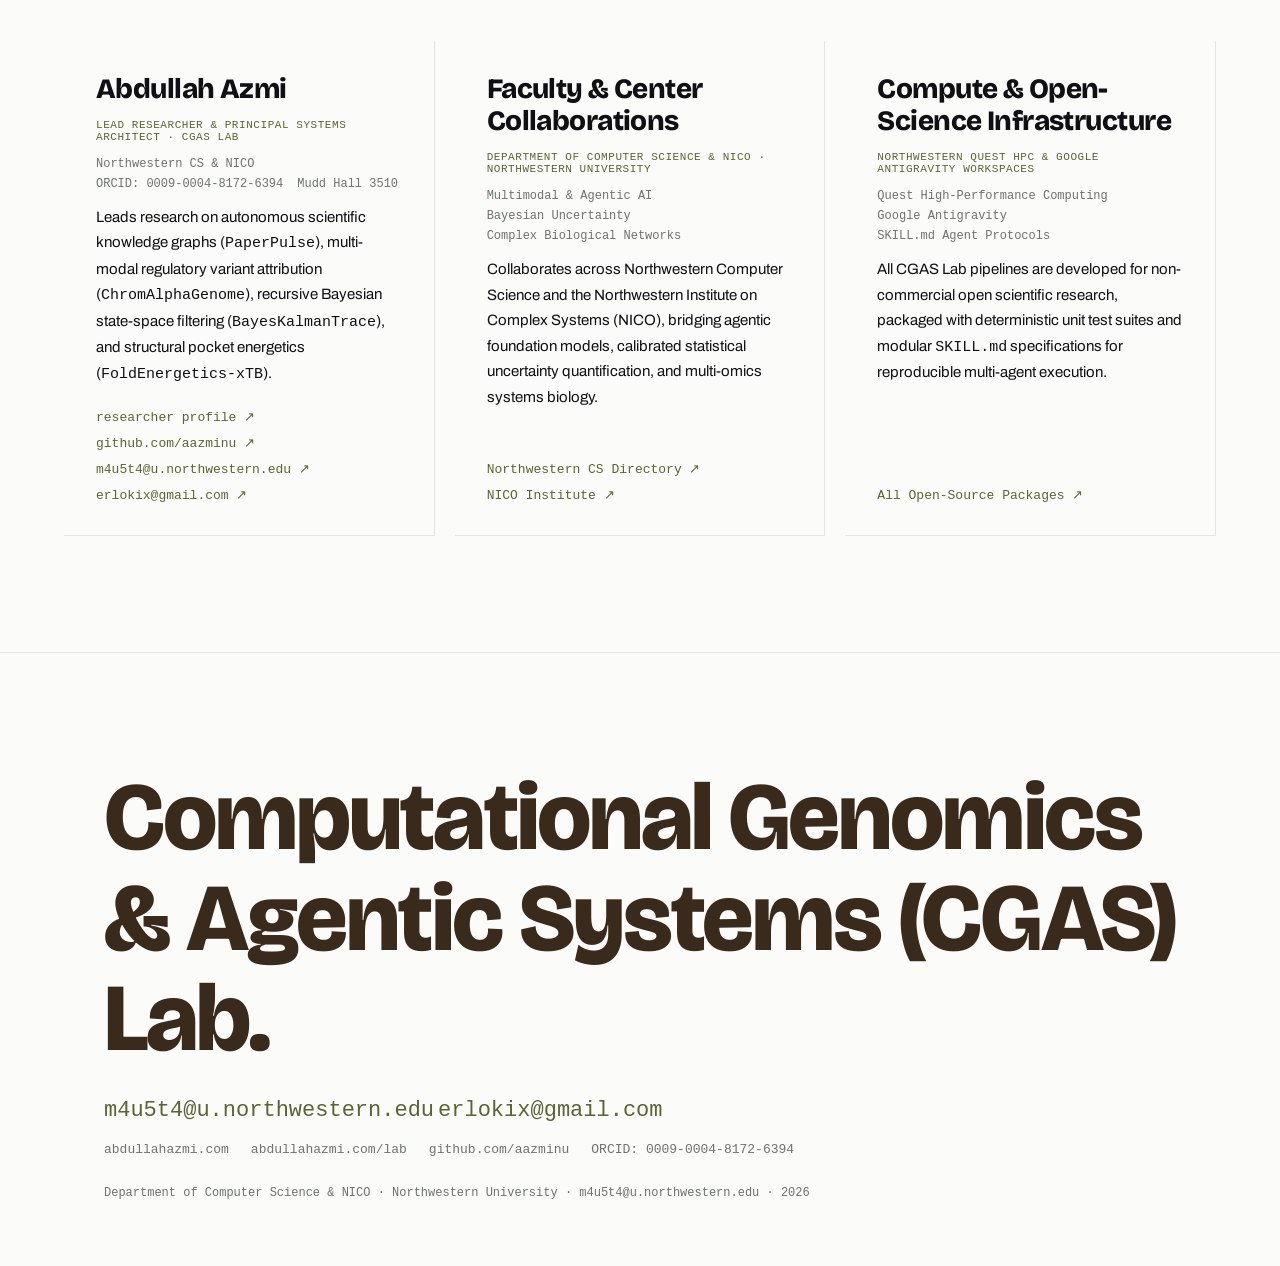
==== commit 5b50ecd8: "Replace hero avatars with portrait" ====
--- a/lab/index.html
+++ b/lab/index.html
@@ -209,9 +209,9 @@
               </div>
             </div>
             <img
-              src="../assets/abdullah-azmi-avatar.svg"
+              src="../assets/abdullah-azmi-portrait.png"
               class="_photo_1gba7_60"
-              alt="Computational Genomics & Agentic Systems (CGAS) Lab emblem" />
+              alt="Abdullah Azmi" />
           </div>
 
           <div class="_bottom_1gba7_75">
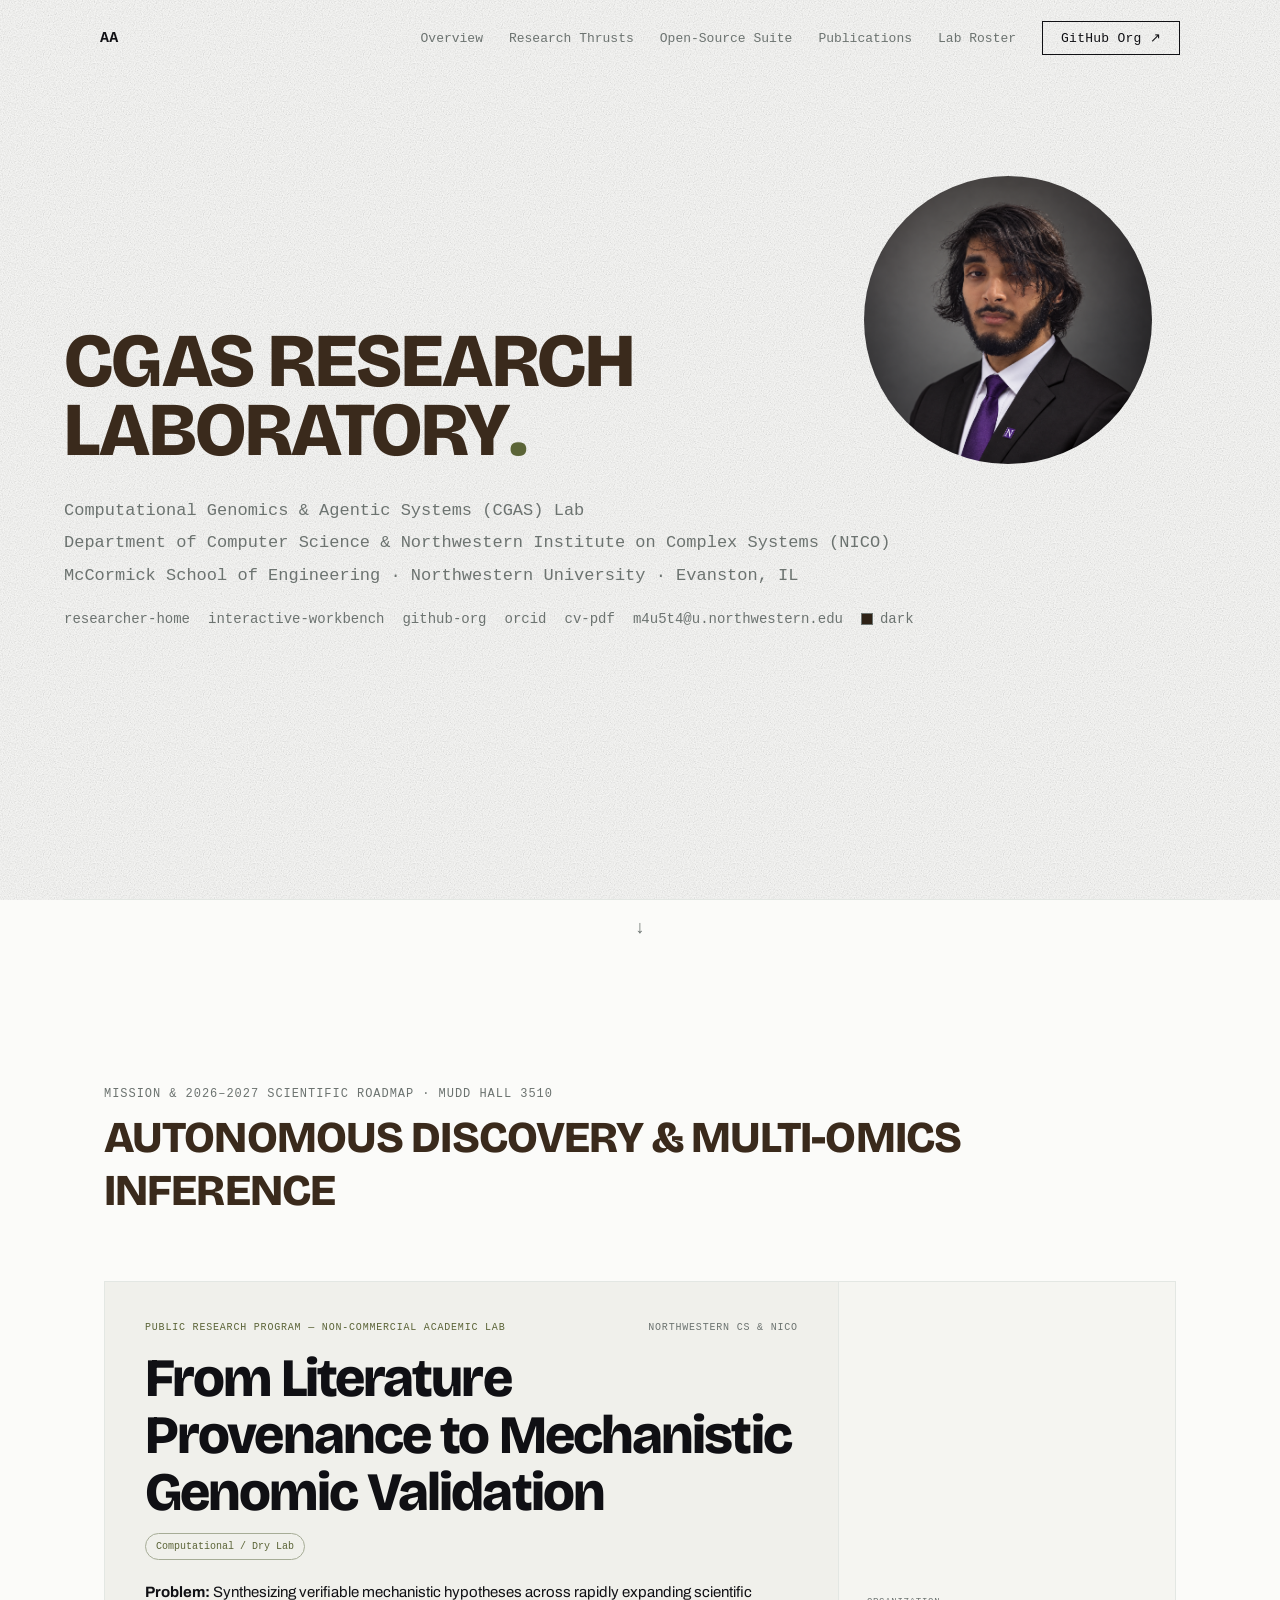
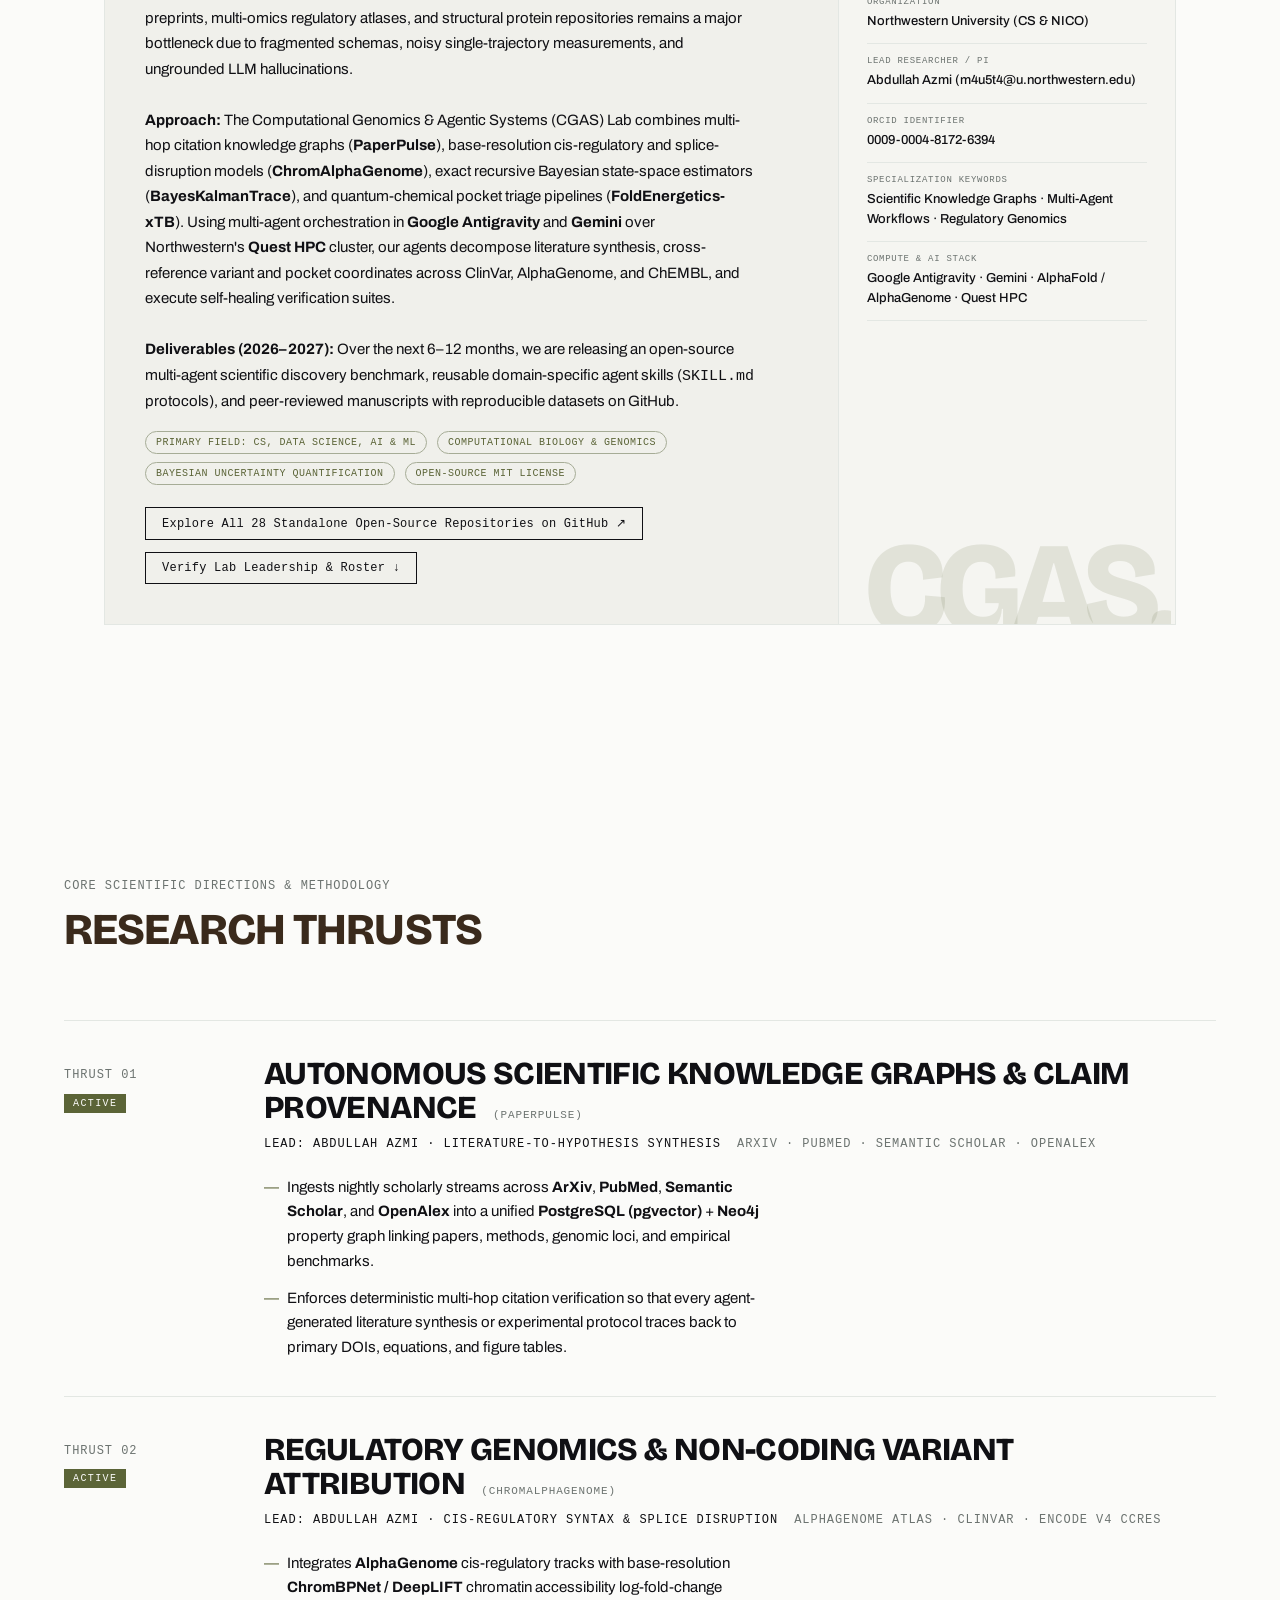
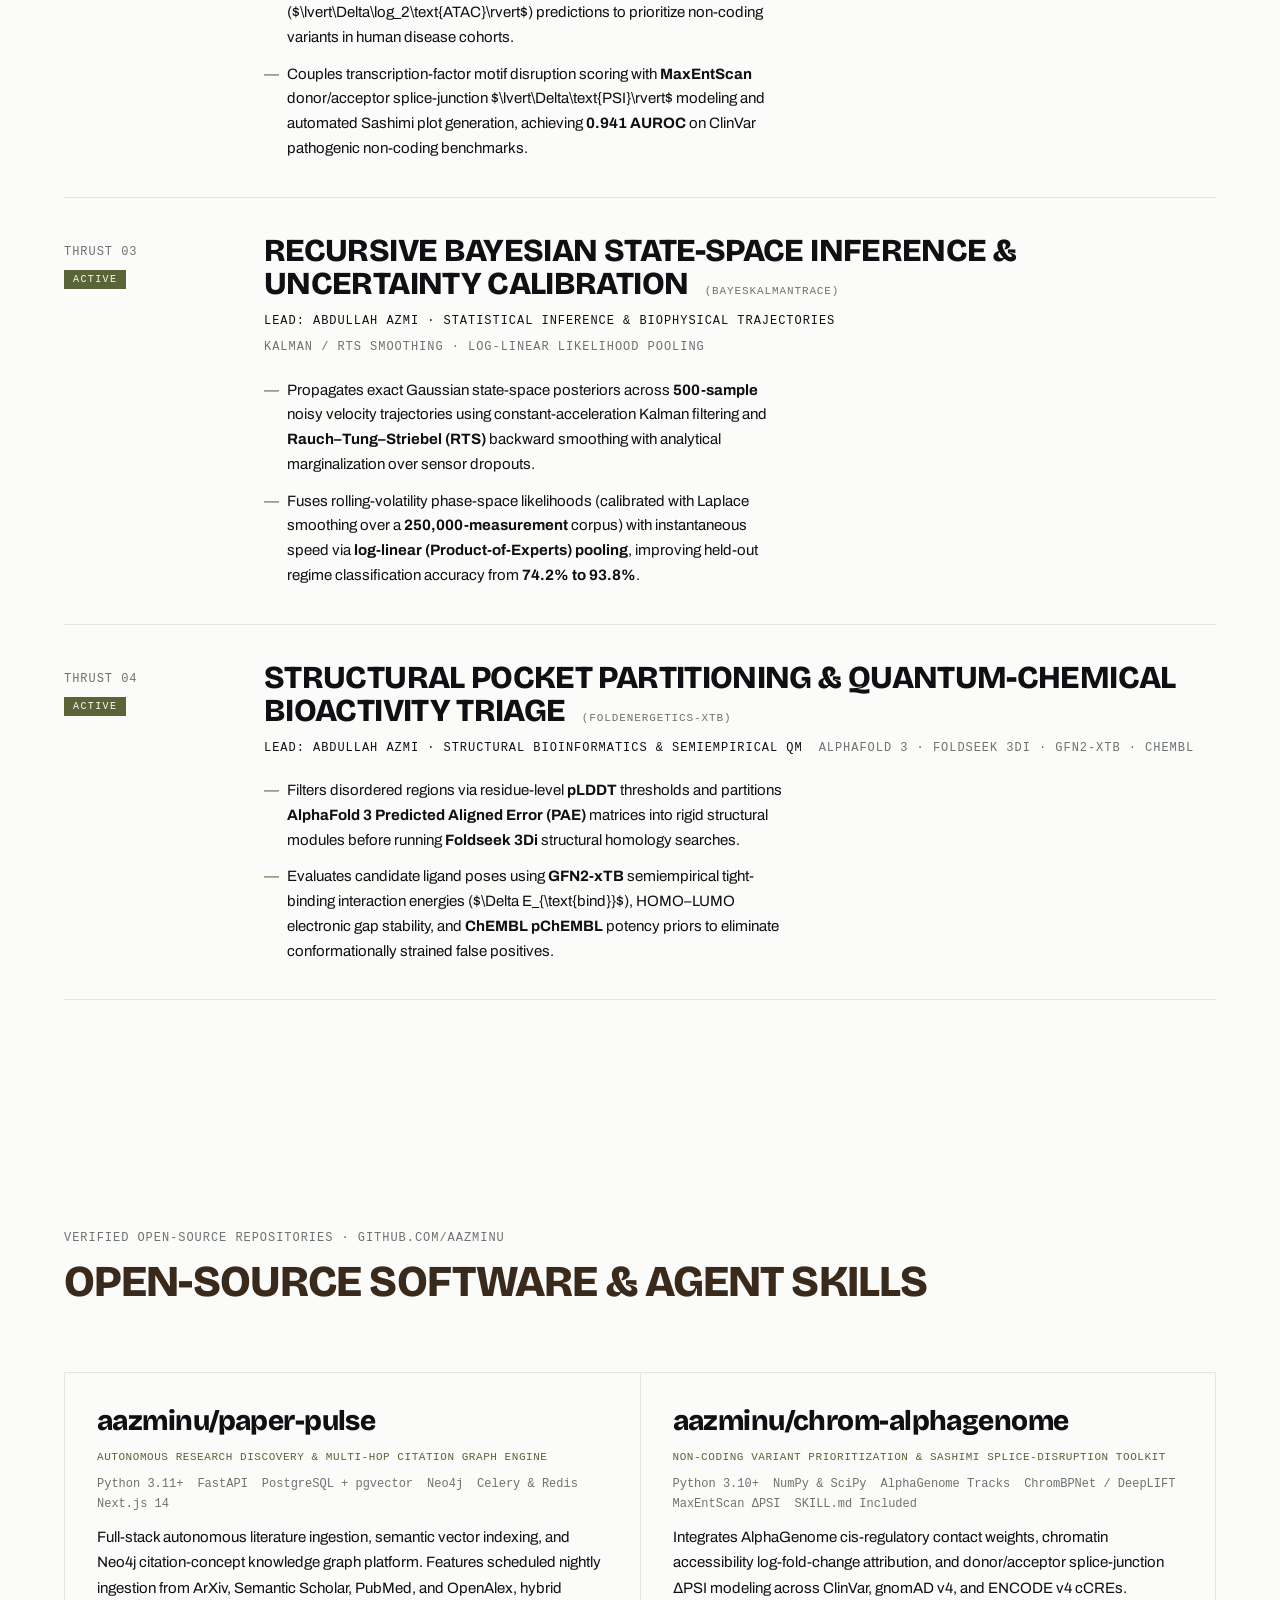
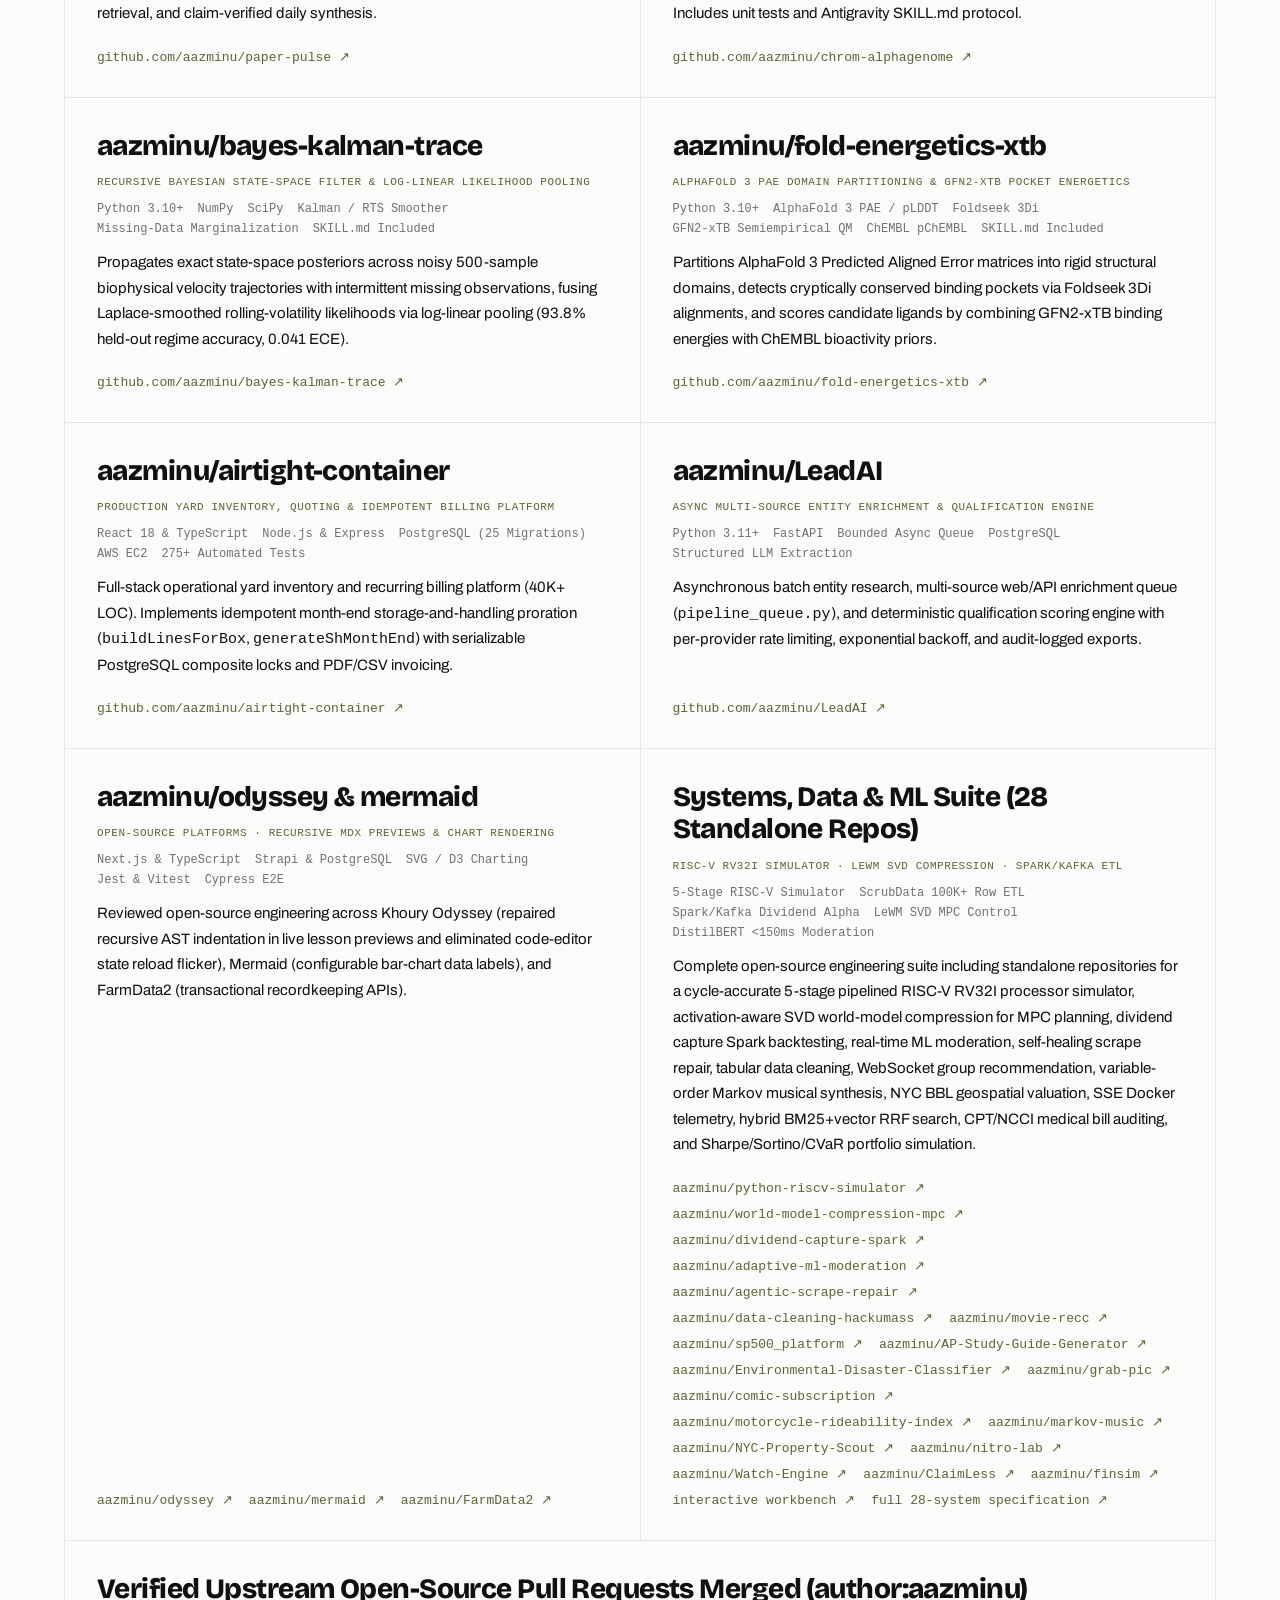
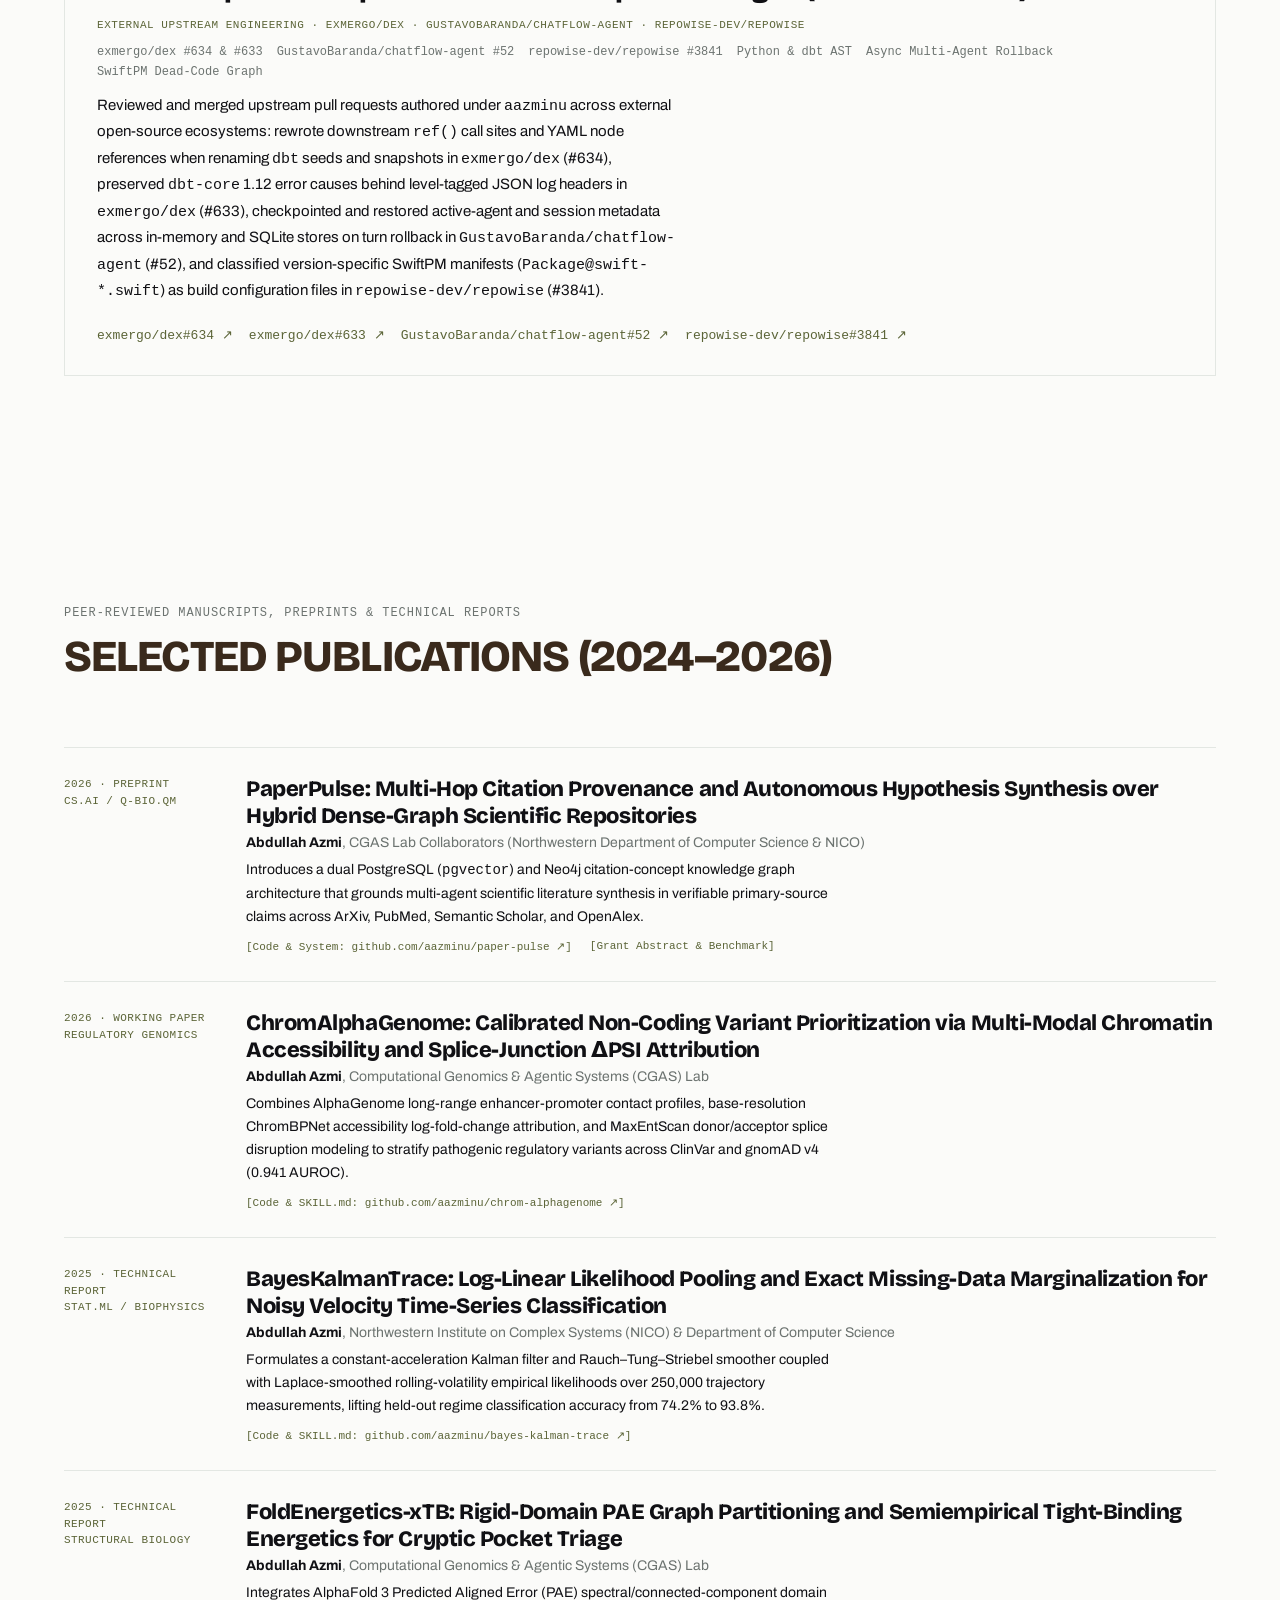
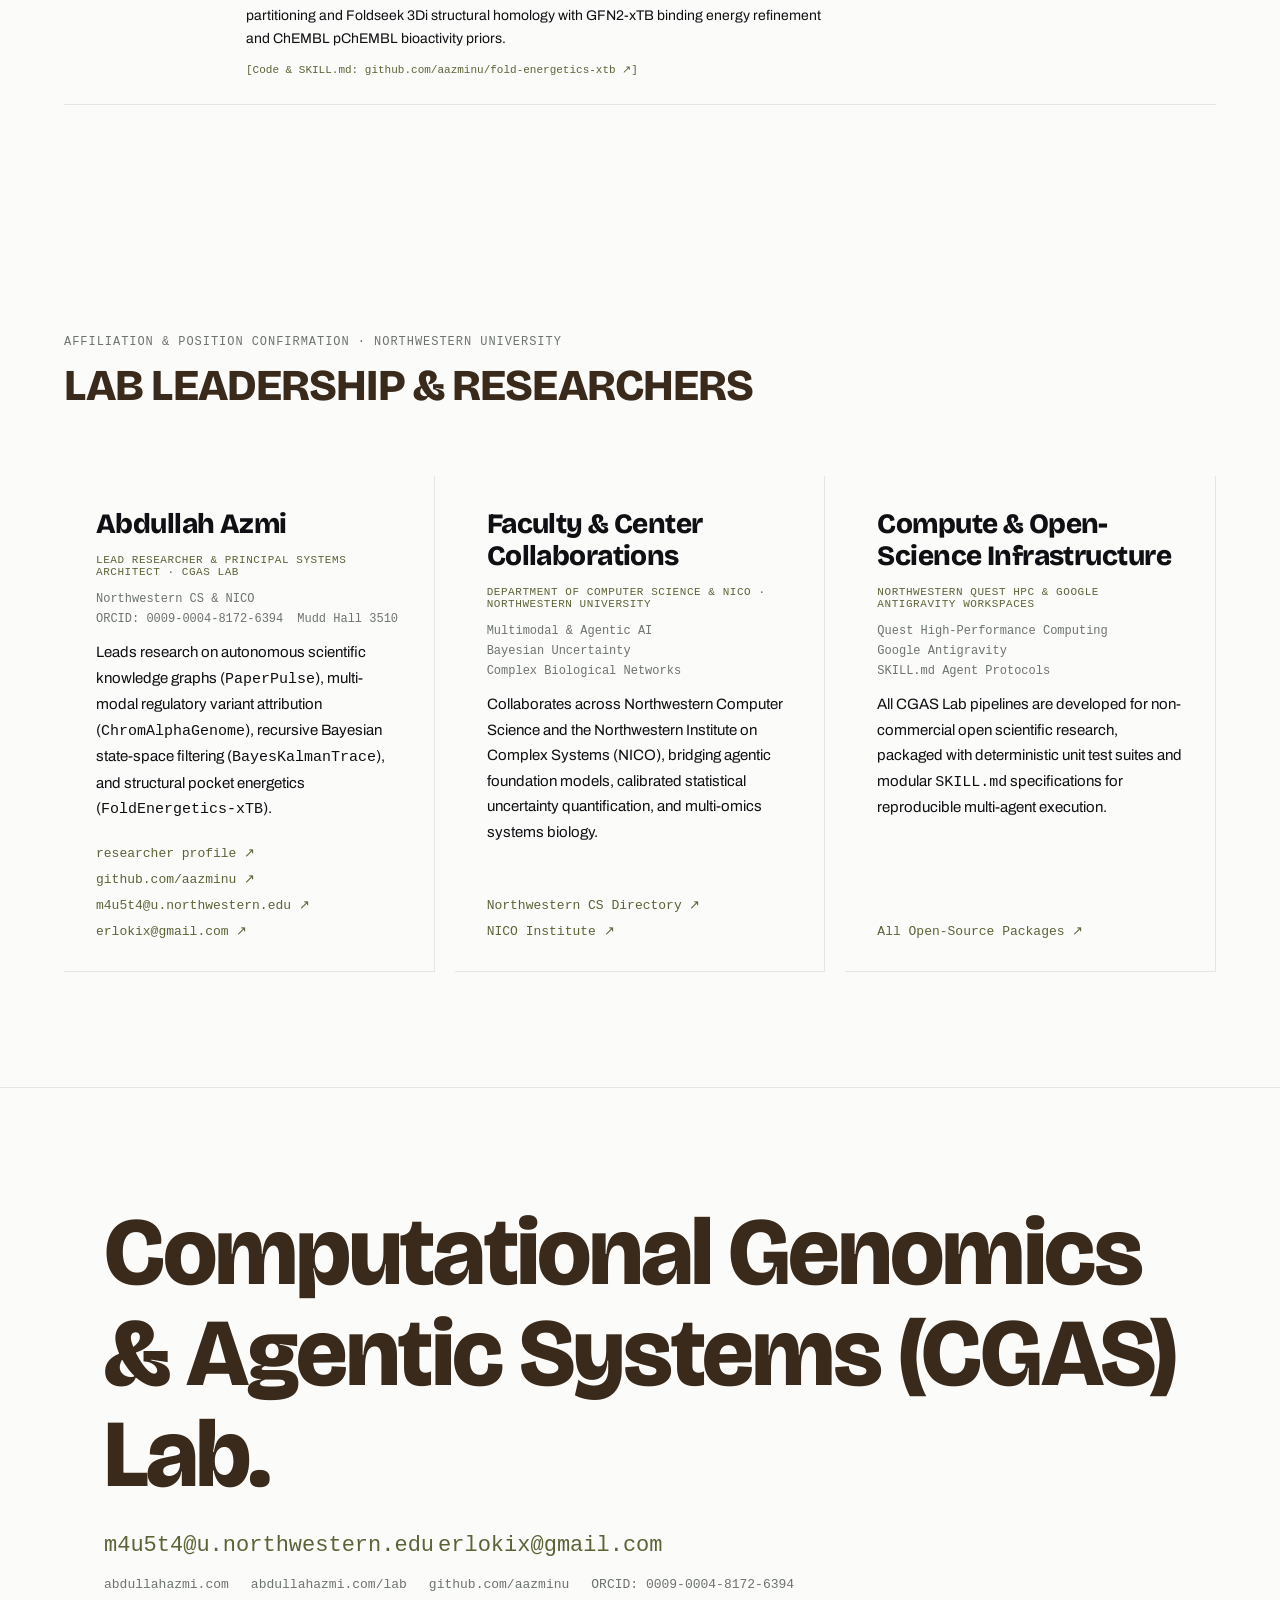
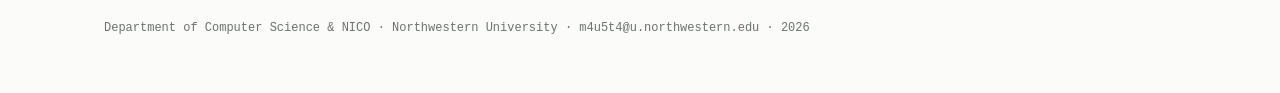
==== commit 34f255a8: "Document verified upstream open-source PRs merged under aazminu and expand test coverage" ====
--- a/lab/index.html
+++ b/lab/index.html
@@ -665,6 +665,36 @@
               </a>
             </div>
           </article>
+
+          <article class="_card_1aul7_24" style="grid-column: 1 / -1;">
+            <h2 class="_name_1aul7_33">Verified Upstream Open-Source Pull Requests Merged (author:aazminu)</h2>
+            <span class="_award_1aul7_42">External Upstream Engineering · exmergo/dex · GustavoBaranda/chatflow-agent · repowise-dev/repowise</span>
+            <ul class="_tech_1aul7_51">
+              <li>exmergo/dex #634 &amp; #633</li>
+              <li>GustavoBaranda/chatflow-agent #52</li>
+              <li>repowise-dev/repowise #3841</li>
+              <li>Python &amp; dbt AST</li>
+              <li>Async Multi-Agent Rollback</li>
+              <li>SwiftPM Dead-Code Graph</li>
+            </ul>
+            <p class="_description_1aul7_63">
+              Reviewed and merged upstream pull requests authored under <code>aazminu</code> across external open-source ecosystems: rewrote downstream <code>ref()</code> call sites and YAML node references when renaming <code>dbt</code> seeds and snapshots in <code>exmergo/dex</code> (#634), preserved <code>dbt-core</code> 1.12 error causes behind level-tagged JSON log headers in <code>exmergo/dex</code> (#633), checkpointed and restored active-agent and session metadata across in-memory and SQLite stores on turn rollback in <code>GustavoBaranda/chatflow-agent</code> (#52), and classified version-specific SwiftPM manifests (<code>Package@swift-*.swift</code>) as build configuration files in <code>repowise-dev/repowise</code> (#3841).
+            </p>
+            <div class="portfolio-lab__card-links">
+              <a href="https://github.com/exmergo/dex/pull/634" target="_blank" rel="noreferrer" class="_link_1aul7_72">
+                exmergo/dex#634 <span aria-hidden="true">↗</span>
+              </a>
+              <a href="https://github.com/exmergo/dex/pull/633" target="_blank" rel="noreferrer" class="_link_1aul7_72">
+                exmergo/dex#633 <span aria-hidden="true">↗</span>
+              </a>
+              <a href="https://github.com/GustavoBaranda/chatflow-agent/pull/52" target="_blank" rel="noreferrer" class="_link_1aul7_72">
+                GustavoBaranda/chatflow-agent#52 <span aria-hidden="true">↗</span>
+              </a>
+              <a href="https://github.com/repowise-dev/repowise/pull/3841" target="_blank" rel="noreferrer" class="_link_1aul7_72">
+                repowise-dev/repowise#3841 <span aria-hidden="true">↗</span>
+              </a>
+            </div>
+          </article>
         </div>
       </section>
 
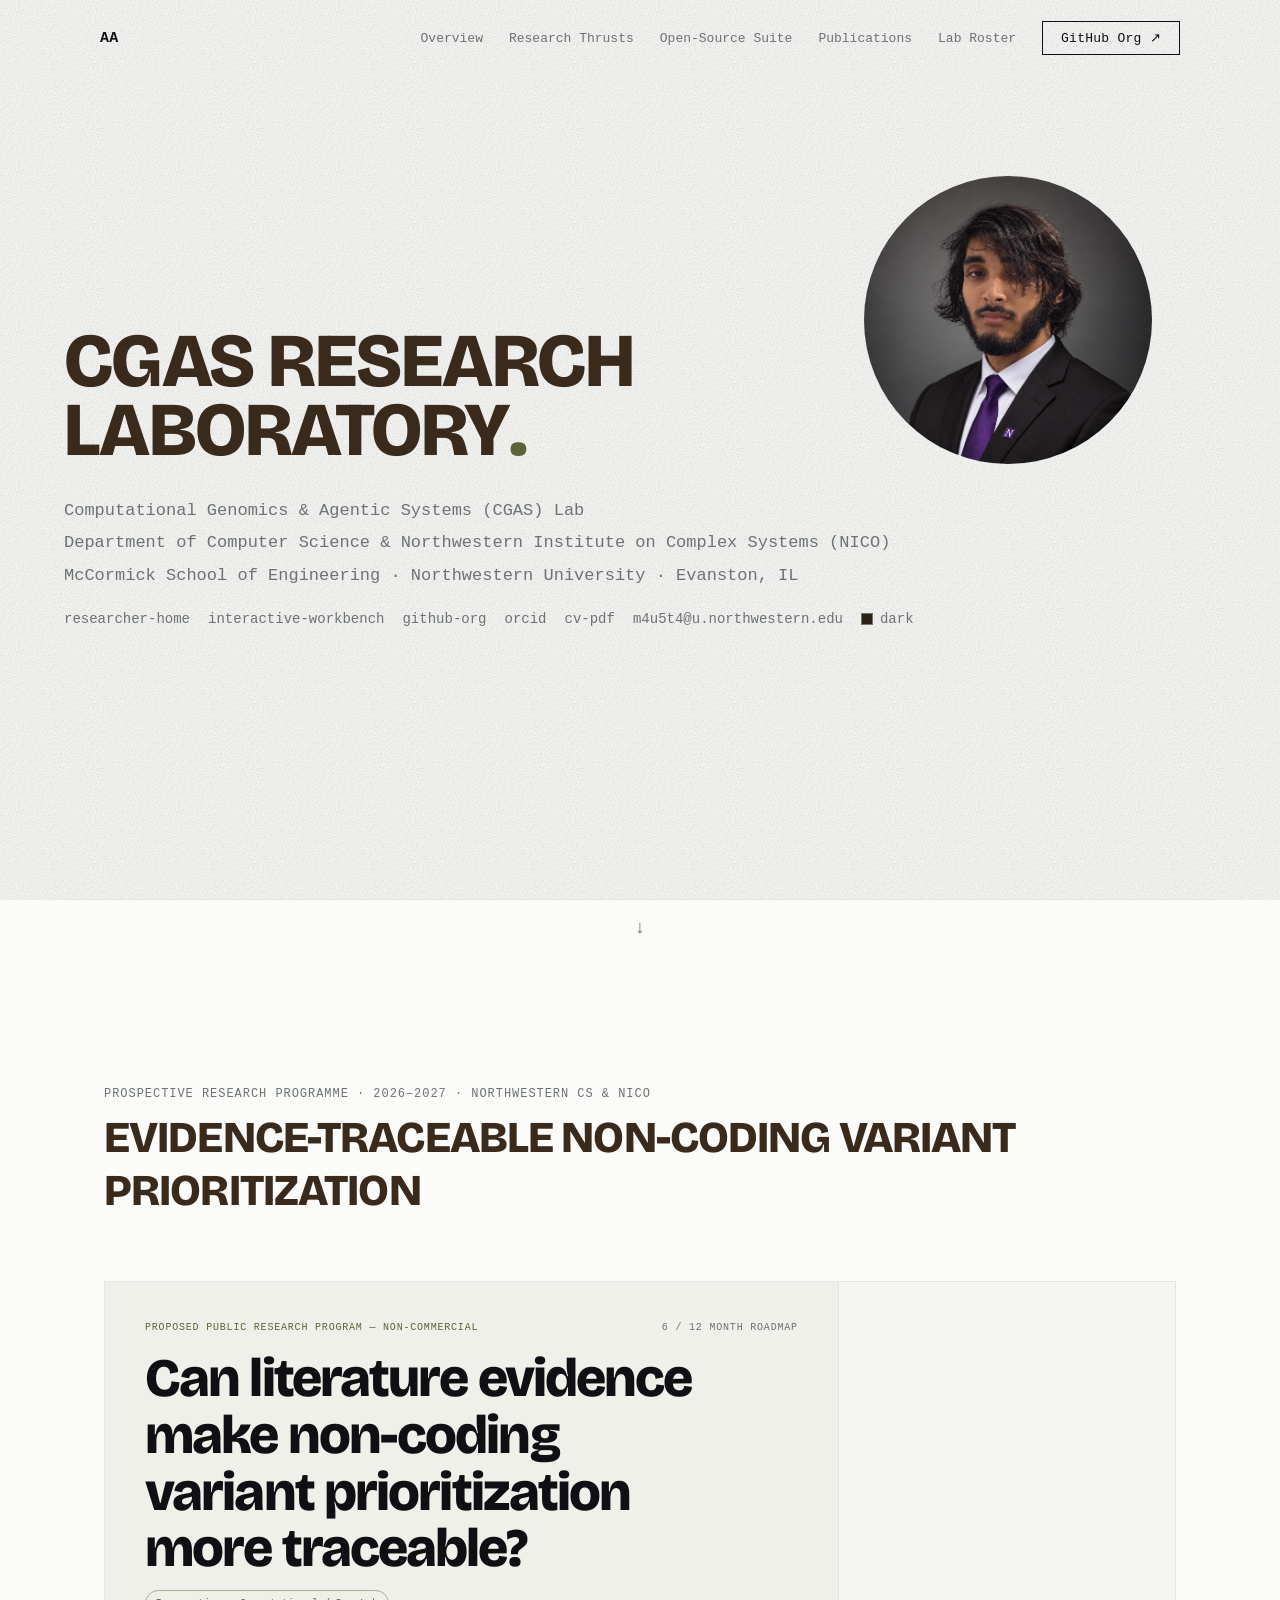
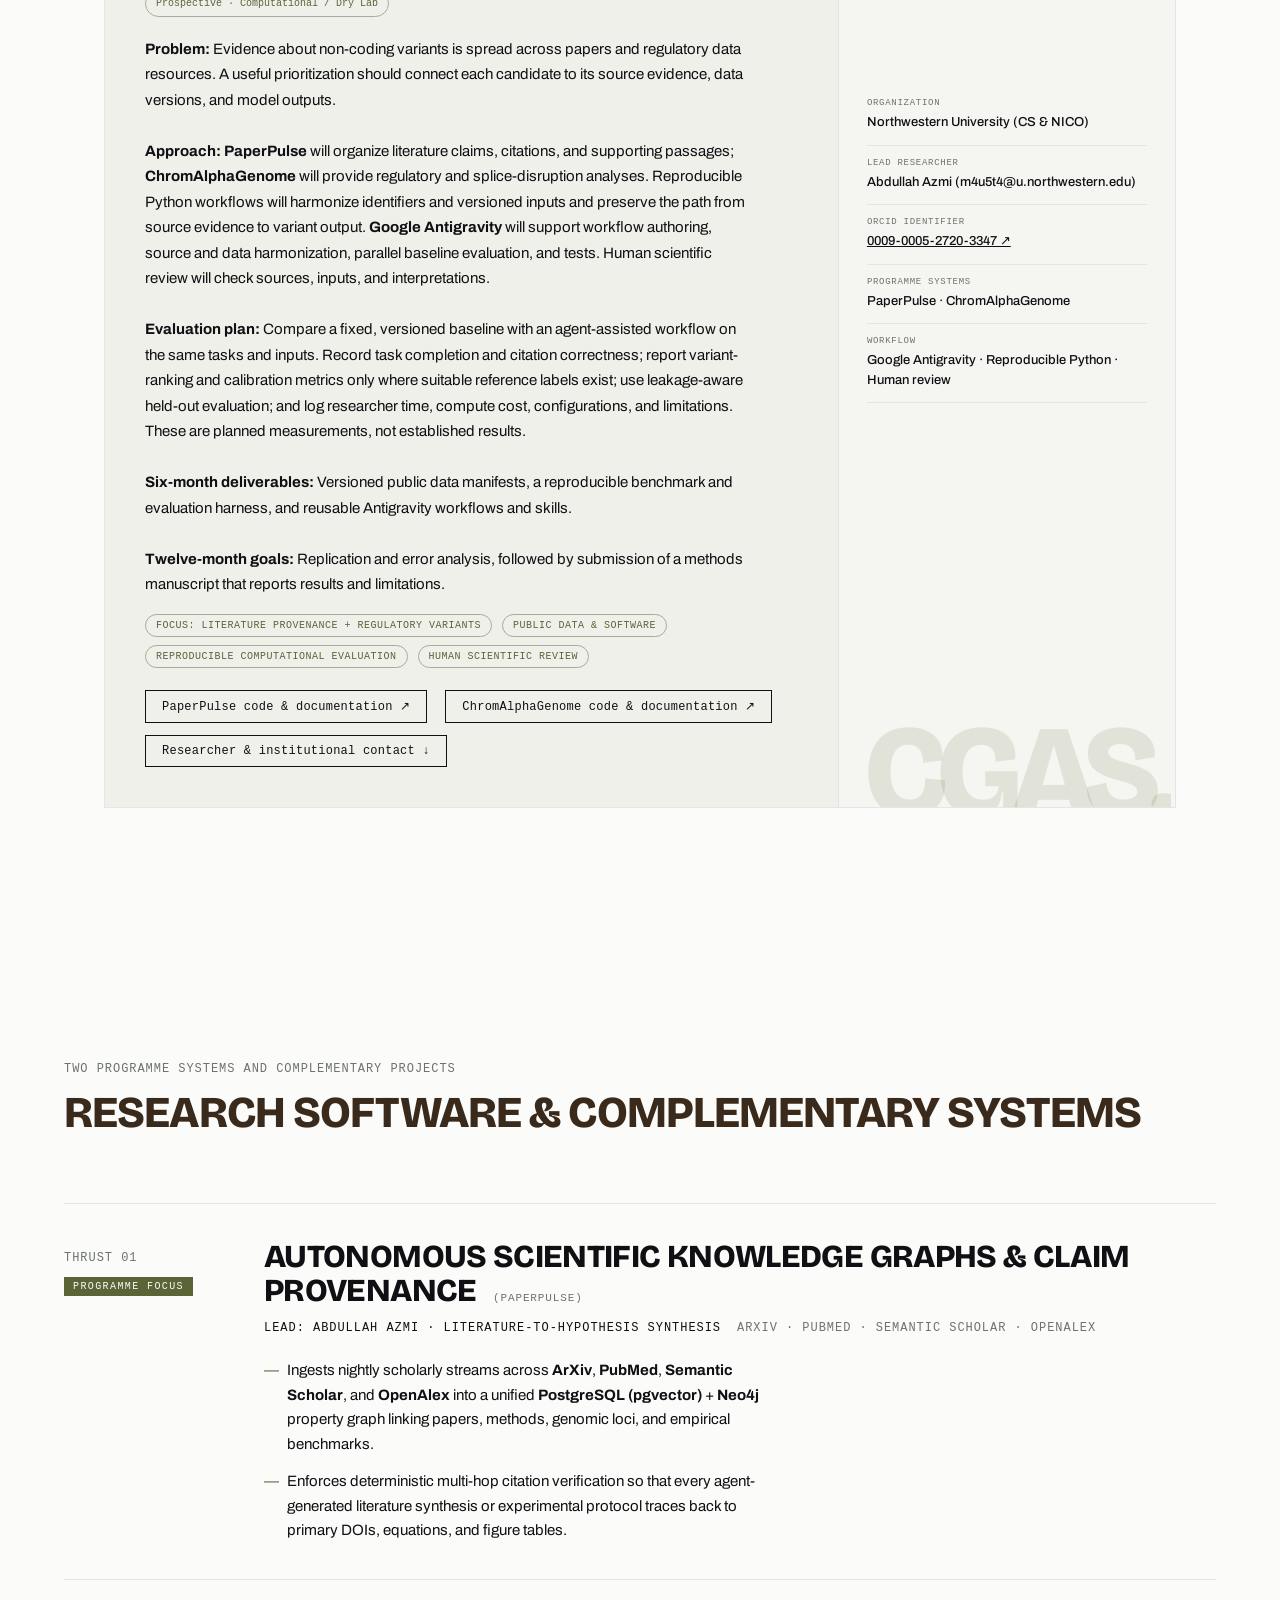
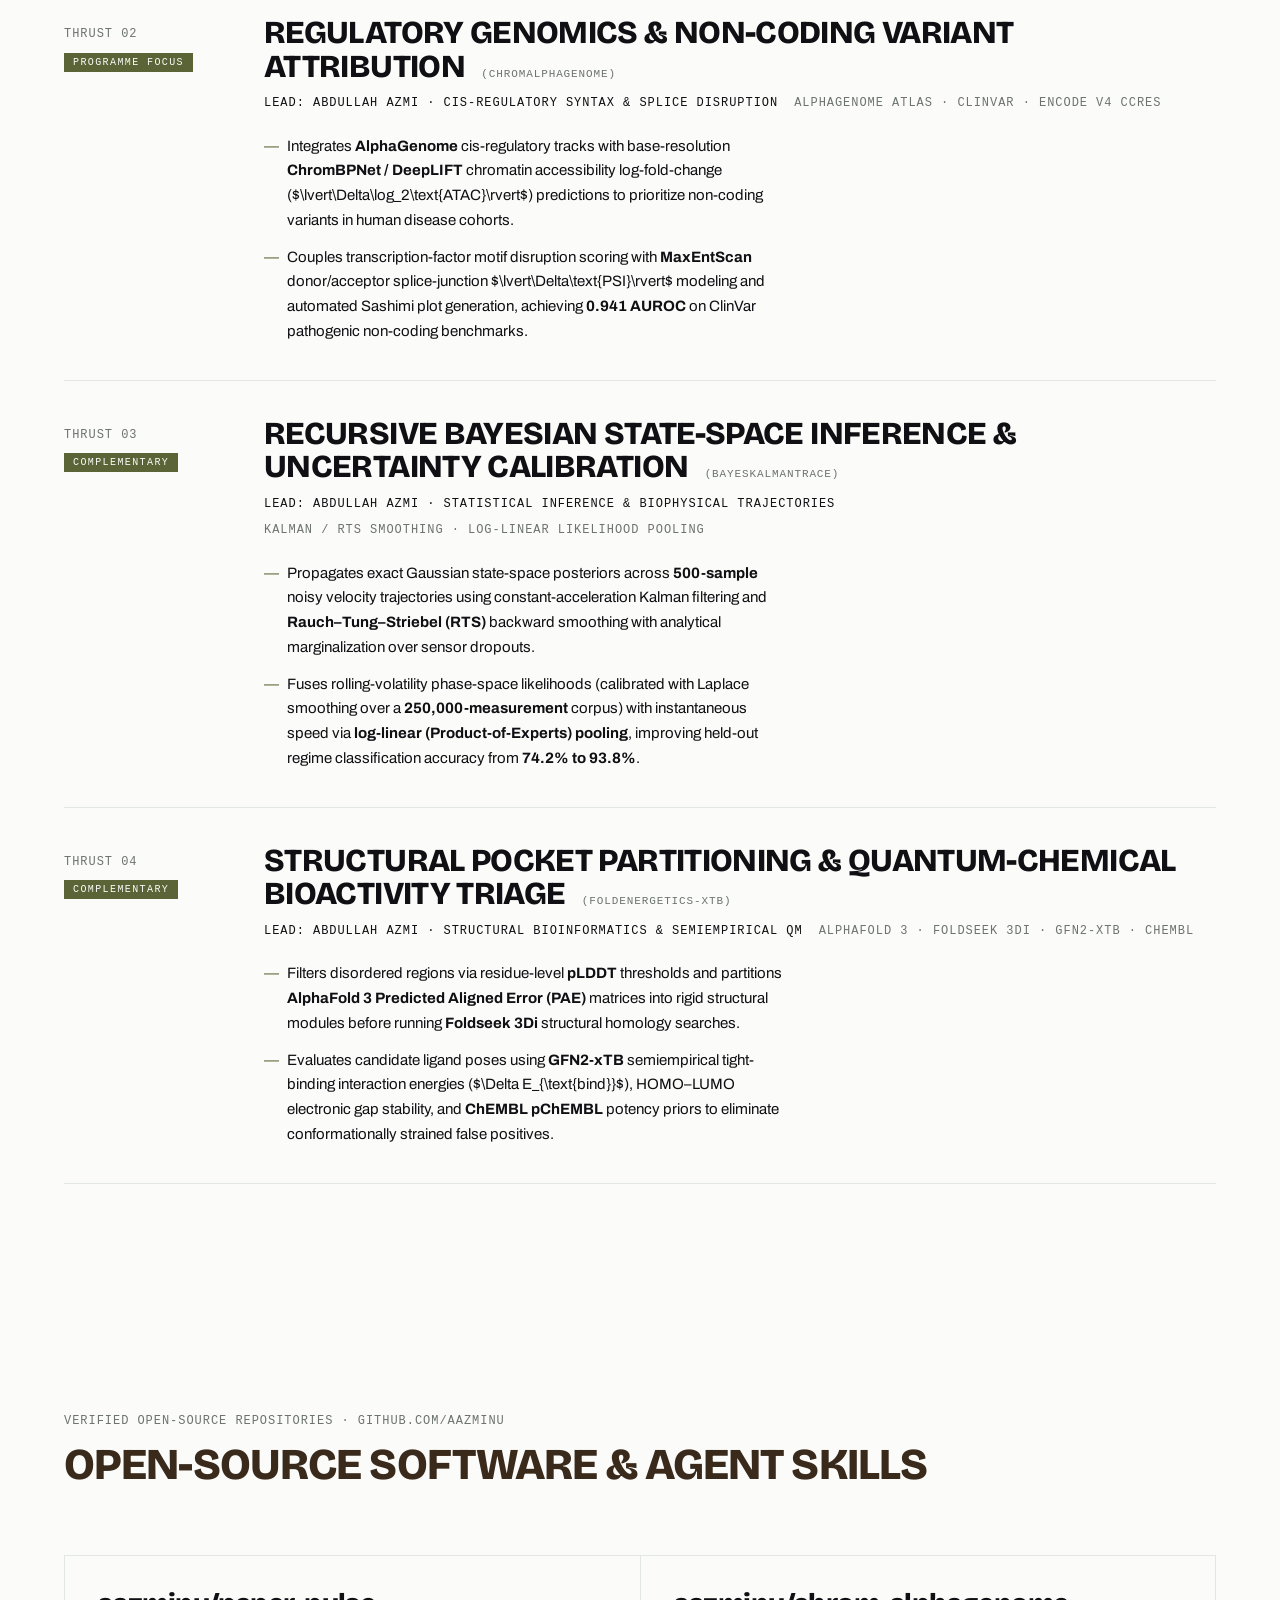
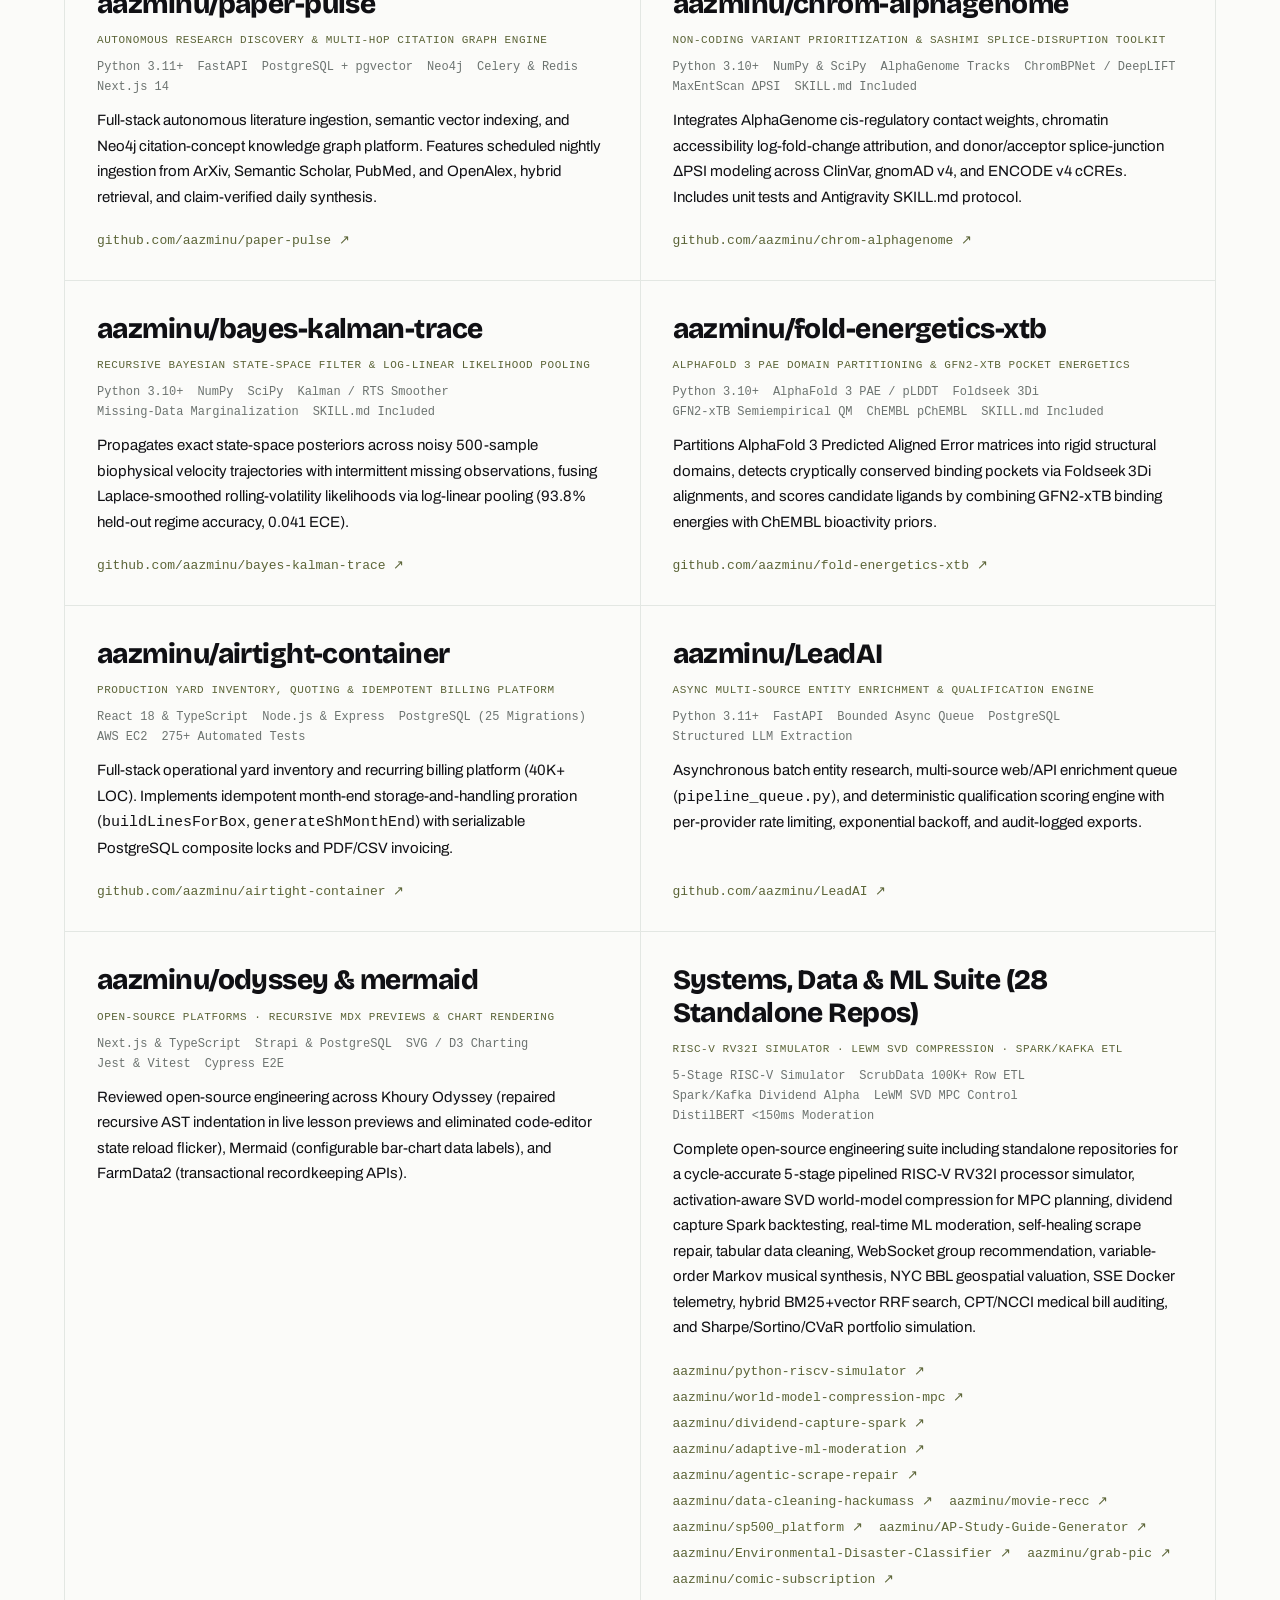
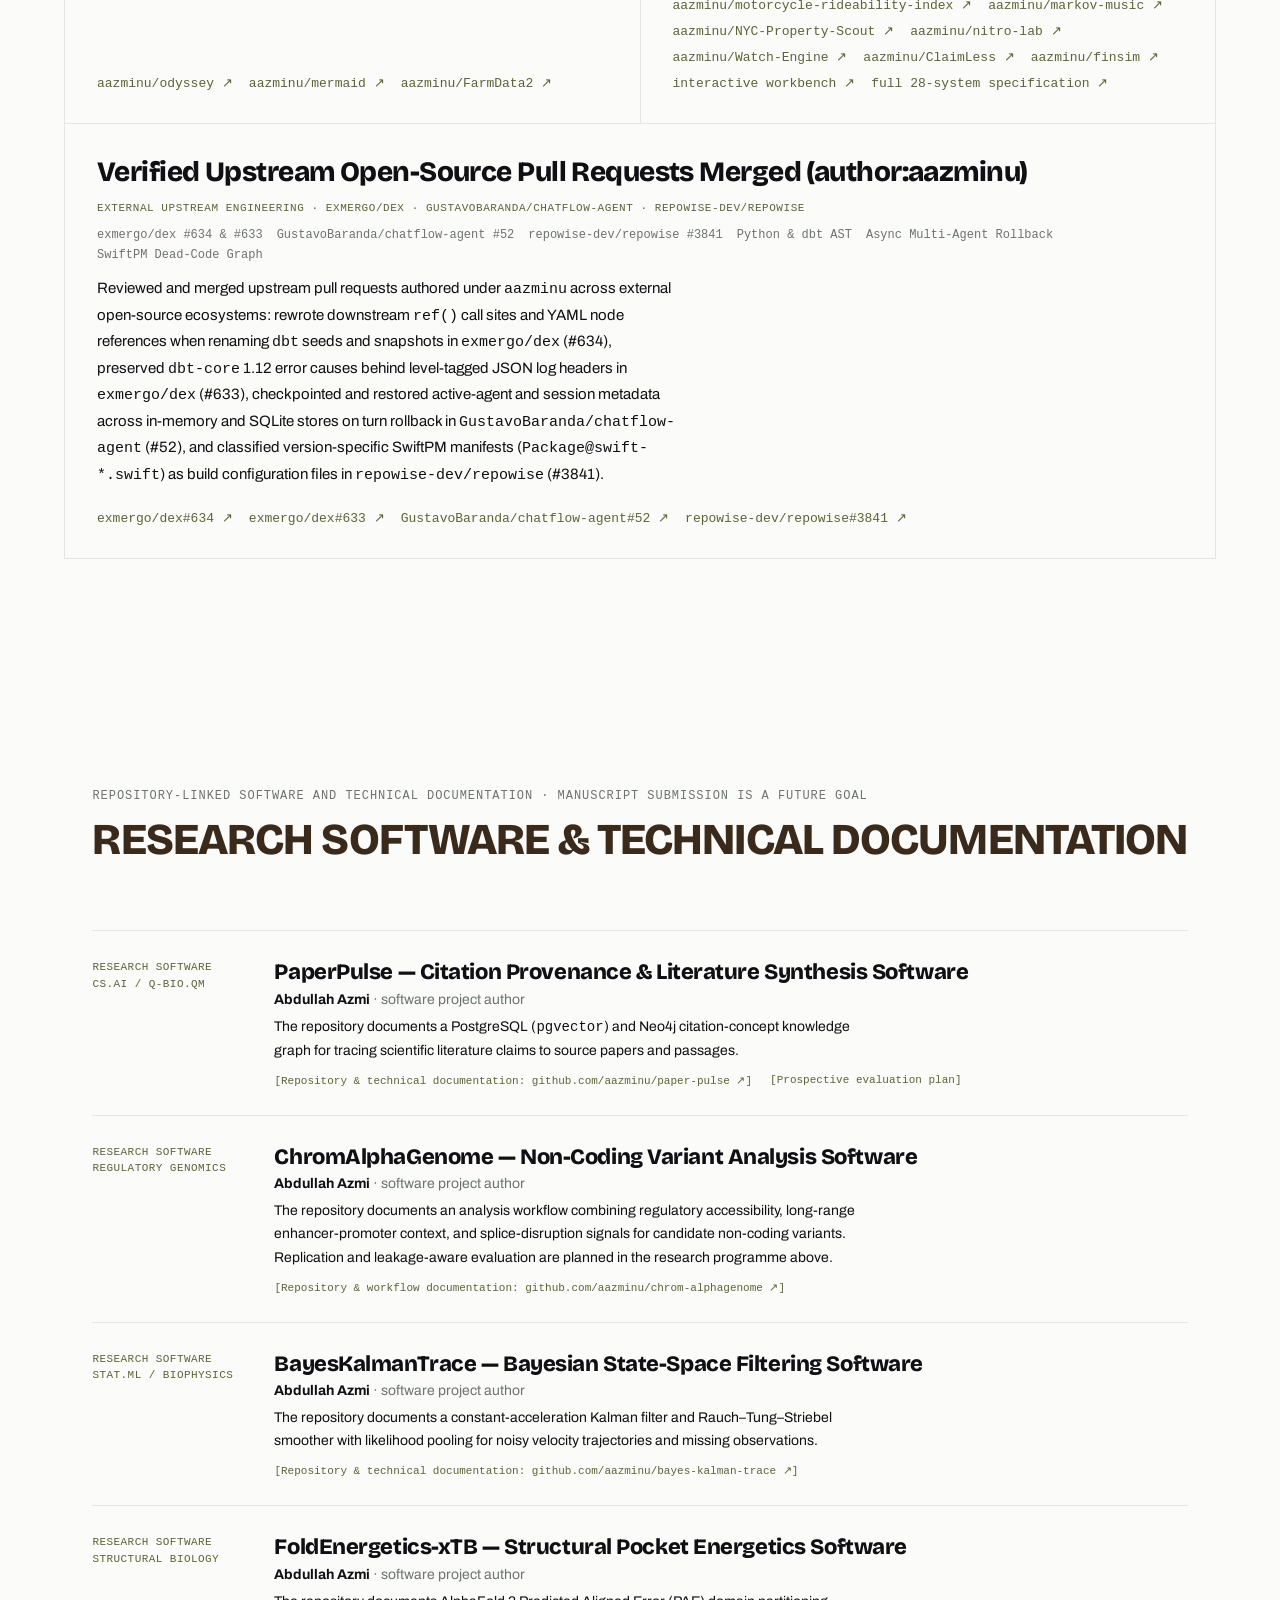
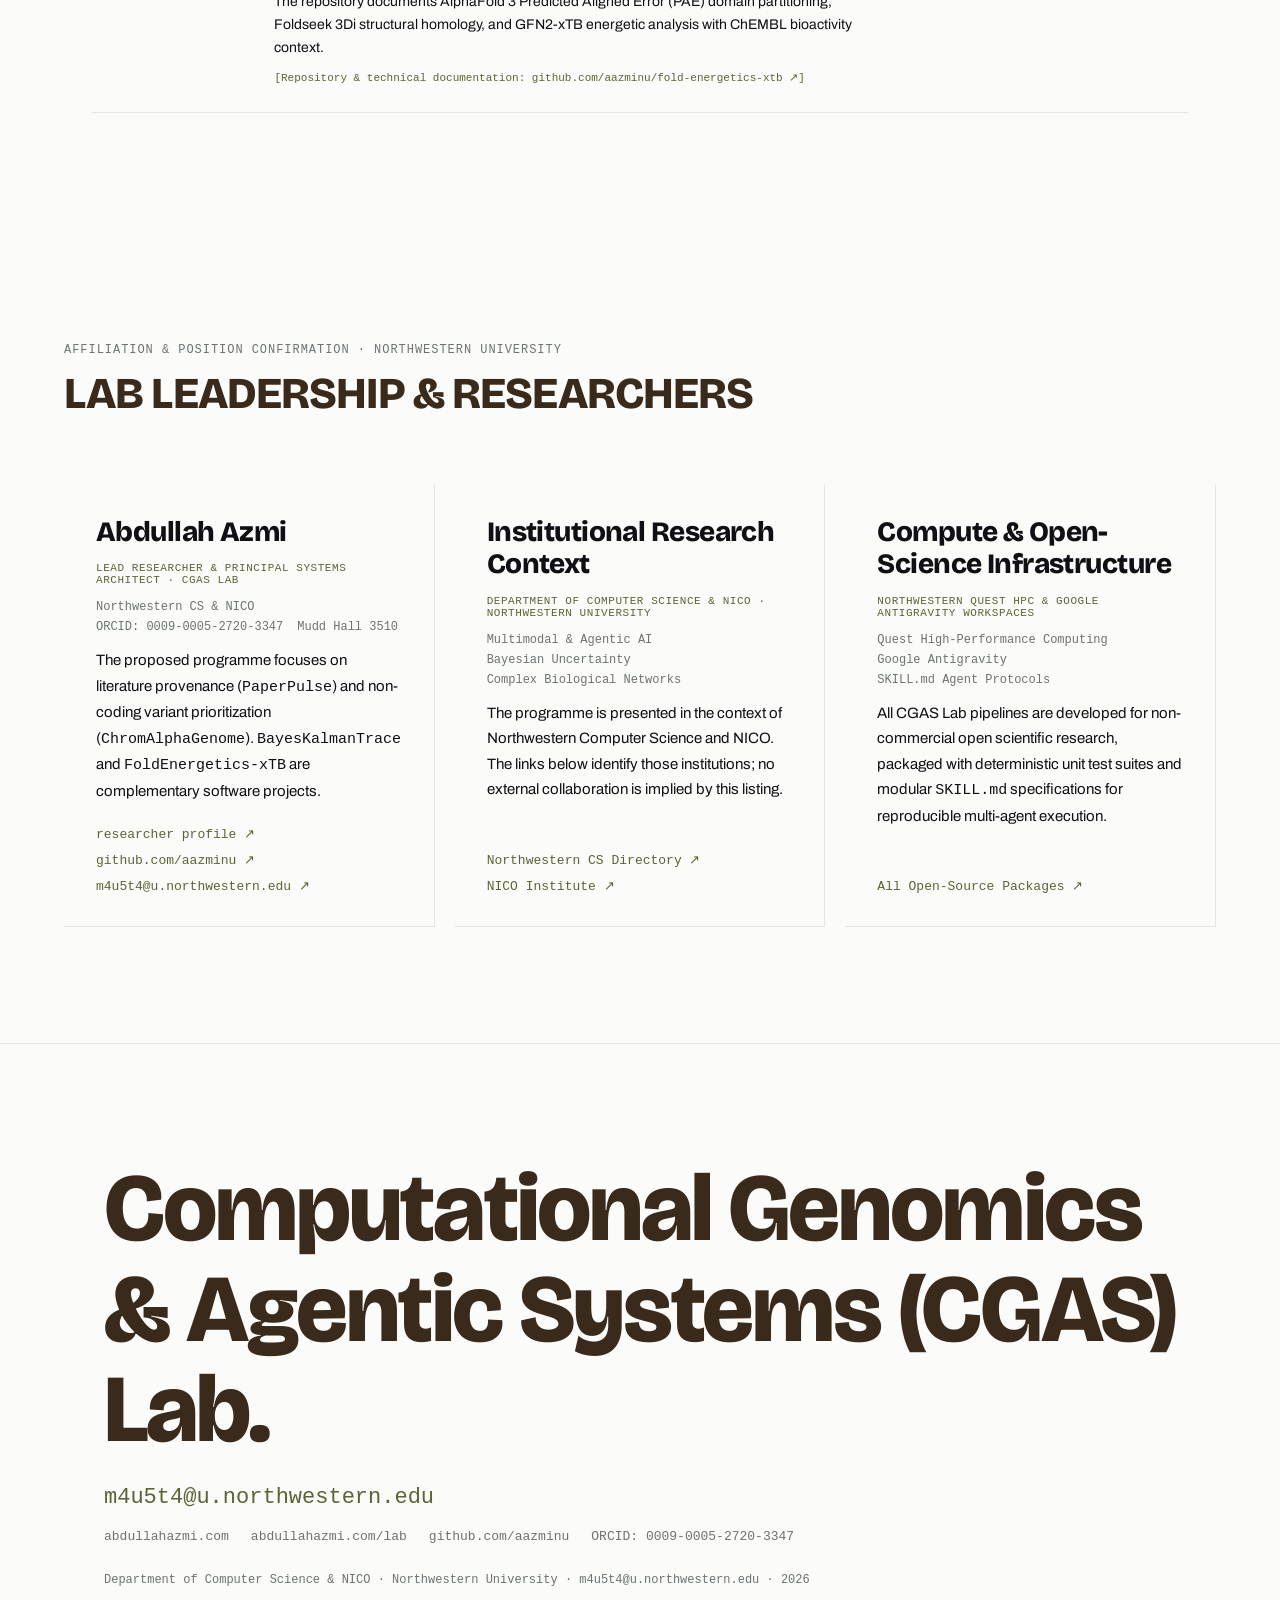
==== commit 4f385866: "Clarify research programme and update researcher contact links" ====
--- a/lab/index.html
+++ b/lab/index.html
@@ -37,12 +37,12 @@
               "url": "https://abdullahazmi.com/",
               "sameAs": [
                 "https://github.com/aazminu",
-                "https://orcid.org/0009-0004-8172-6394"
+                "https://orcid.org/0009-0005-2720-3347"
               ]
             },
             "sameAs": [
               "https://github.com/aazminu",
-              "https://orcid.org/0009-0004-8172-6394"
+              "https://orcid.org/0009-0005-2720-3347"
             ]
           },
           {
@@ -77,7 +77,7 @@
       }
     </script>
     <link rel="stylesheet" href="../assets/index-yL4Jrv0C.css" />
-    <link rel="stylesheet" href="../assets/extension.css" />
+    <link rel="stylesheet" href="../assets/extension.css?v=research-20261021" />
     <style>
       .lab-subgrid-3 {
         display: grid;
@@ -225,7 +225,7 @@
                 <a href="../">researcher-home</a>
                 <a href="../#workbench">interactive-workbench</a>
                 <a href="https://github.com/aazminu" target="_blank" rel="noreferrer">github-org</a>
-                <a href="https://orcid.org/0009-0004-8172-6394" target="_blank" rel="noreferrer">orcid</a>
+                <a href="https://orcid.org/0009-0005-2720-3347" target="_blank" rel="noreferrer">orcid</a>
                 <a href="../assets/abdullah-azmi-resume.pdf" target="_blank" rel="noreferrer">cv-pdf</a>
                 <a href="mailto:m4u5t4@u.northwestern.edu">m4u5t4@u.northwestern.edu</a>
                 <button
@@ -241,87 +241,92 @@
           </div>
           <div class="_heroHairline_1gba7_162" aria-hidden="true"></div>
         </section>
-        <button class="_scrollHint_1gba7_171" type="button" data-scroll="mission" aria-label="Scroll down">
+        <button class="_scrollHint_1gba7_171" type="button" data-scroll="programme" aria-label="Scroll down">
           <span aria-hidden="true">↓</span>
         </button>
       </section>
 
-      <!-- Mission & 6-12 Month Research Program -->
-      <section id="mission" class="portfolio-lab">
+      <!-- Prospective Research Programme -->
+      <section id="programme" class="portfolio-lab">
         <div class="reveal visible sectionHead">
-          <p class="sectionLabel">Mission &amp; 2026–2027 Scientific Roadmap · Mudd Hall 3510</p>
-          <h1 class="sectionTitle">Autonomous Discovery &amp; Multi-Omics Inference</h1>
-        </div>
-
-        <article class="portfolio-featured" aria-label="CGAS Lab Mission and Grant Abstract">
+          <p class="sectionLabel">Prospective Research Programme · 2026–2027 · Northwestern CS &amp; NICO</p>
+          <h1 class="sectionTitle">Evidence-Traceable Non-Coding Variant Prioritization</h1>
+        </div>
+
+        <article class="portfolio-featured" aria-label="CGAS Lab Prospective Research Programme">
           <div class="portfolio-featured__main">
             <p class="portfolio-featured__kicker">
-              <span class="portfolio-featured__label">PUBLIC RESEARCH PROGRAM — NON-COMMERCIAL ACADEMIC LAB</span>
-              <span class="portfolio-featured__index">NORTHWESTERN CS &amp; NICO</span>
+              <span class="portfolio-featured__label">PROPOSED PUBLIC RESEARCH PROGRAM — NON-COMMERCIAL</span>
+              <span class="portfolio-featured__index">6 / 12 MONTH ROADMAP</span>
             </p>
             <div class="portfolio-featured__title-row">
-              <h2 class="portfolio-featured__title">From Literature Provenance to Mechanistic Genomic Validation</h2>
-              <span class="portfolio-featured__status">Computational / Dry Lab</span>
+              <h2 class="portfolio-featured__title">Can literature evidence make non-coding variant prioritization more traceable?</h2>
+              <span class="portfolio-featured__status">Prospective · Computational / Dry Lab</span>
             </div>
             <p class="portfolio-featured__description">
-              <strong>Problem:</strong> Synthesizing verifiable mechanistic hypotheses across rapidly expanding scientific preprints, multi-omics regulatory atlases, and structural protein repositories remains a major bottleneck due to fragmented schemas, noisy single-trajectory measurements, and ungrounded LLM hallucinations.<br /><br />
-              <strong>Approach:</strong> The Computational Genomics &amp; Agentic Systems (CGAS) Lab combines multi-hop citation knowledge graphs (<strong>PaperPulse</strong>), base-resolution cis-regulatory and splice-disruption models (<strong>ChromAlphaGenome</strong>), exact recursive Bayesian state-space estimators (<strong>BayesKalmanTrace</strong>), and quantum-chemical pocket triage pipelines (<strong>FoldEnergetics-xTB</strong>). Using multi-agent orchestration in <strong>Google Antigravity</strong> and <strong>Gemini</strong> over Northwestern's <strong>Quest HPC</strong> cluster, our agents decompose literature synthesis, cross-reference variant and pocket coordinates across ClinVar, AlphaGenome, and ChEMBL, and execute self-healing verification suites.<br /><br />
-              <strong>Deliverables (2026–2027):</strong> Over the next 6–12 months, we are releasing an open-source multi-agent scientific discovery benchmark, reusable domain-specific agent skills (<code>SKILL.md</code> protocols), and peer-reviewed manuscripts with reproducible datasets on GitHub.
+              <strong>Problem:</strong> Evidence about non-coding variants is spread across papers and regulatory data resources. A useful prioritization should connect each candidate to its source evidence, data versions, and model outputs.<br /><br />
+              <strong>Approach:</strong> <strong>PaperPulse</strong> will organize literature claims, citations, and supporting passages; <strong>ChromAlphaGenome</strong> will provide regulatory and splice-disruption analyses. Reproducible Python workflows will harmonize identifiers and versioned inputs and preserve the path from source evidence to variant output. <strong>Google Antigravity</strong> will support workflow authoring, source and data harmonization, parallel baseline evaluation, and tests. Human scientific review will check sources, inputs, and interpretations.<br /><br />
+              <strong>Evaluation plan:</strong> Compare a fixed, versioned baseline with an agent-assisted workflow on the same tasks and inputs. Record task completion and citation correctness; report variant-ranking and calibration metrics only where suitable reference labels exist; use leakage-aware held-out evaluation; and log researcher time, compute cost, configurations, and limitations. These are planned measurements, not established results.<br /><br />
+              <strong>Six-month deliverables:</strong> Versioned public data manifests, a reproducible benchmark and evaluation harness, and reusable Antigravity workflows and skills.<br /><br />
+              <strong>Twelve-month goals:</strong> Replication and error analysis, followed by submission of a methods manuscript that reports results and limitations.
             </p>
             <div class="lab-badge-row">
-              <span class="lab-pill">PRIMARY FIELD: CS, DATA SCIENCE, AI &amp; ML</span>
-              <span class="lab-pill">COMPUTATIONAL BIOLOGY &amp; GENOMICS</span>
-              <span class="lab-pill">BAYESIAN UNCERTAINTY QUANTIFICATION</span>
-              <span class="lab-pill">OPEN-SOURCE MIT LICENSE</span>
+              <span class="lab-pill">FOCUS: LITERATURE PROVENANCE + REGULATORY VARIANTS</span>
+              <span class="lab-pill">PUBLIC DATA &amp; SOFTWARE</span>
+              <span class="lab-pill">REPRODUCIBLE COMPUTATIONAL EVALUATION</span>
+              <span class="lab-pill">HUMAN SCIENTIFIC REVIEW</span>
             </div>
             <div class="portfolio-lab__actions">
-              <a class="portfolio-lab__btn" href="https://github.com/aazminu" target="_blank" rel="noreferrer">
-                Explore All 28 Standalone Open-Source Repositories on GitHub ↗
+              <a class="portfolio-lab__btn" href="https://github.com/aazminu/paper-pulse" target="_blank" rel="noreferrer">
+                PaperPulse code &amp; documentation ↗
+              </a>
+              <a class="portfolio-lab__btn" href="https://github.com/aazminu/chrom-alphagenome" target="_blank" rel="noreferrer">
+                ChromAlphaGenome code &amp; documentation ↗
               </a>
               <a class="portfolio-lab__btn" href="#people">
-                Verify Lab Leadership &amp; Roster ↓
+                Researcher &amp; institutional contact ↓
               </a>
             </div>
           </div>
 
-          <aside class="portfolio-featured__meta" aria-label="Lab Verification Metadata">
+          <aside class="portfolio-featured__meta" aria-label="Research Programme and Contact Metadata">
             <div class="portfolio-featured__meta-row">
               <span class="portfolio-featured__meta-label">ORGANIZATION</span>
               <strong class="portfolio-featured__meta-value">Northwestern University (CS &amp; NICO)</strong>
             </div>
             <div class="portfolio-featured__meta-row">
-              <span class="portfolio-featured__meta-label">LEAD RESEARCHER / PI</span>
+              <span class="portfolio-featured__meta-label">LEAD RESEARCHER</span>
               <strong class="portfolio-featured__meta-value">Abdullah Azmi (m4u5t4@u.northwestern.edu)</strong>
             </div>
             <div class="portfolio-featured__meta-row">
               <span class="portfolio-featured__meta-label">ORCID IDENTIFIER</span>
-              <strong class="portfolio-featured__meta-value">0009-0004-8172-6394</strong>
+              <a class="portfolio-featured__meta-value" href="https://orcid.org/0009-0005-2720-3347" target="_blank" rel="noreferrer">0009-0005-2720-3347 ↗</a>
             </div>
             <div class="portfolio-featured__meta-row">
-              <span class="portfolio-featured__meta-label">SPECIALIZATION KEYWORDS</span>
-              <strong class="portfolio-featured__meta-value">Scientific Knowledge Graphs · Multi-Agent Workflows · Regulatory Genomics</strong>
+              <span class="portfolio-featured__meta-label">PROGRAMME SYSTEMS</span>
+              <strong class="portfolio-featured__meta-value">PaperPulse · ChromAlphaGenome</strong>
             </div>
             <div class="portfolio-featured__meta-row">
-              <span class="portfolio-featured__meta-label">COMPUTE &amp; AI STACK</span>
-              <strong class="portfolio-featured__meta-value">Google Antigravity · Gemini · AlphaFold / AlphaGenome · Quest HPC</strong>
+              <span class="portfolio-featured__meta-label">WORKFLOW</span>
+              <strong class="portfolio-featured__meta-value">Google Antigravity · Reproducible Python · Human review</strong>
             </div>
             <span class="portfolio-featured__mark">CGAS.</span>
           </aside>
         </article>
       </section>
 
-      <!-- 4 Core Research Thrusts (Timeline / Experience Layout) -->
+      <!-- Programme Systems & Complementary Projects -->
       <section id="thrusts" class="_container_qhq2s_1">
         <div class="reveal visible sectionHead">
-          <p class="sectionLabel">Core Scientific Directions &amp; Methodology</p>
-          <h1 class="sectionTitle">Research Thrusts</h1>
+          <p class="sectionLabel">Two programme systems and complementary projects</p>
+          <h1 class="sectionTitle">Research Software &amp; Complementary Systems</h1>
         </div>
 
         <div class="_jobList_qhq2s_7">
           <article class="reveal visible _job_qhq2s_7">
             <div class="_dateCol_qhq2s_23">
               <span class="_date_qhq2s_23 nums">THRUST 01</span>
-              <span class="_current_qhq2s_41">Active</span>
+              <span class="_current_qhq2s_41">Programme focus</span>
             </div>
             <div>
               <div class="_top_qhq2s_59">
@@ -348,7 +353,7 @@
           <article class="reveal visible _job_qhq2s_7">
             <div class="_dateCol_qhq2s_23">
               <span class="_date_qhq2s_23 nums">THRUST 02</span>
-              <span class="_current_qhq2s_41">Active</span>
+              <span class="_current_qhq2s_41">Programme focus</span>
             </div>
             <div>
               <div class="_top_qhq2s_59">
@@ -375,7 +380,7 @@
           <article class="reveal visible _job_qhq2s_7">
             <div class="_dateCol_qhq2s_23">
               <span class="_date_qhq2s_23 nums">THRUST 03</span>
-              <span class="_current_qhq2s_41">Active</span>
+              <span class="_current_qhq2s_41">Complementary</span>
             </div>
             <div>
               <div class="_top_qhq2s_59">
@@ -402,7 +407,7 @@
           <article class="reveal visible _job_qhq2s_7">
             <div class="_dateCol_qhq2s_23">
               <span class="_date_qhq2s_23 nums">THRUST 04</span>
-              <span class="_current_qhq2s_41">Active</span>
+              <span class="_current_qhq2s_41">Complementary</span>
             </div>
             <div>
               <div class="_top_qhq2s_59">
@@ -698,95 +703,95 @@
         </div>
       </section>
 
-      <!-- Selected Publications & Working Papers -->
+      <!-- Research Software & Technical Documentation -->
       <section id="publications" class="_container_1aul7_1">
         <div class="reveal visible sectionHead">
-          <p class="sectionLabel">Peer-Reviewed Manuscripts, Preprints &amp; Technical Reports</p>
-          <h1 class="sectionTitle">Selected Publications (2024–2026)</h1>
+          <p class="sectionLabel">Repository-linked software and technical documentation · manuscript submission is a future goal</p>
+          <h1 class="sectionTitle">Research Software &amp; Technical Documentation</h1>
         </div>
 
         <div class="lab-pub-list">
           <article class="lab-pub-item">
             <div class="lab-pub-venue">
-              2026 · PREPRINT<br />
+              RESEARCH SOFTWARE<br />
               CS.AI / Q-BIO.QM
             </div>
             <div>
               <h2 class="lab-pub-title">
-                PaperPulse: Multi-Hop Citation Provenance and Autonomous Hypothesis Synthesis over Hybrid Dense-Graph Scientific Repositories
+                PaperPulse — Citation Provenance &amp; Literature Synthesis Software
               </h2>
               <p class="lab-pub-authors">
-                <strong>Abdullah Azmi</strong>, CGAS Lab Collaborators (Northwestern Department of Computer Science &amp; NICO)
+                <strong>Abdullah Azmi</strong> · software project author
               </p>
               <p class="lab-pub-desc">
-                Introduces a dual PostgreSQL (<code>pgvector</code>) and Neo4j citation-concept knowledge graph architecture that grounds multi-agent scientific literature synthesis in verifiable primary-source claims across ArXiv, PubMed, Semantic Scholar, and OpenAlex.
+                The repository documents a PostgreSQL (<code>pgvector</code>) and Neo4j citation-concept knowledge graph for tracing scientific literature claims to source papers and passages.
               </p>
               <div class="lab-pub-links">
-                <a href="https://github.com/aazminu/paper-pulse" target="_blank" rel="noreferrer">[Code &amp; System: github.com/aazminu/paper-pulse ↗]</a>
-                <a href="#mission">[Grant Abstract &amp; Benchmark]</a>
+                <a href="https://github.com/aazminu/paper-pulse" target="_blank" rel="noreferrer">[Repository &amp; technical documentation: github.com/aazminu/paper-pulse ↗]</a>
+                <a href="#programme">[Prospective evaluation plan]</a>
               </div>
             </div>
           </article>
 
           <article class="lab-pub-item">
             <div class="lab-pub-venue">
-              2026 · WORKING PAPER<br />
+              RESEARCH SOFTWARE<br />
               REGULATORY GENOMICS
             </div>
             <div>
               <h2 class="lab-pub-title">
-                ChromAlphaGenome: Calibrated Non-Coding Variant Prioritization via Multi-Modal Chromatin Accessibility and Splice-Junction ΔPSI Attribution
+                ChromAlphaGenome — Non-Coding Variant Analysis Software
               </h2>
               <p class="lab-pub-authors">
-                <strong>Abdullah Azmi</strong>, Computational Genomics &amp; Agentic Systems (CGAS) Lab
+                <strong>Abdullah Azmi</strong> · software project author
               </p>
               <p class="lab-pub-desc">
-                Combines AlphaGenome long-range enhancer-promoter contact profiles, base-resolution ChromBPNet accessibility log-fold-change attribution, and MaxEntScan donor/acceptor splice disruption modeling to stratify pathogenic regulatory variants across ClinVar and gnomAD v4 (0.941 AUROC).
+                The repository documents an analysis workflow combining regulatory accessibility, long-range enhancer-promoter context, and splice-disruption signals for candidate non-coding variants. Replication and leakage-aware evaluation are planned in the research programme above.
               </p>
               <div class="lab-pub-links">
-                <a href="https://github.com/aazminu/chrom-alphagenome" target="_blank" rel="noreferrer">[Code &amp; SKILL.md: github.com/aazminu/chrom-alphagenome ↗]</a>
+                <a href="https://github.com/aazminu/chrom-alphagenome" target="_blank" rel="noreferrer">[Repository &amp; workflow documentation: github.com/aazminu/chrom-alphagenome ↗]</a>
               </div>
             </div>
           </article>
 
           <article class="lab-pub-item">
             <div class="lab-pub-venue">
-              2025 · TECHNICAL REPORT<br />
+              RESEARCH SOFTWARE<br />
               STAT.ML / BIOPHYSICS
             </div>
             <div>
               <h2 class="lab-pub-title">
-                BayesKalmanTrace: Log-Linear Likelihood Pooling and Exact Missing-Data Marginalization for Noisy Velocity Time-Series Classification
+                BayesKalmanTrace — Bayesian State-Space Filtering Software
               </h2>
               <p class="lab-pub-authors">
-                <strong>Abdullah Azmi</strong>, Northwestern Institute on Complex Systems (NICO) &amp; Department of Computer Science
+                <strong>Abdullah Azmi</strong> · software project author
               </p>
               <p class="lab-pub-desc">
-                Formulates a constant-acceleration Kalman filter and Rauch–Tung–Striebel smoother coupled with Laplace-smoothed rolling-volatility empirical likelihoods over 250,000 trajectory measurements, lifting held-out regime classification accuracy from 74.2% to 93.8%.
+                The repository documents a constant-acceleration Kalman filter and Rauch–Tung–Striebel smoother with likelihood pooling for noisy velocity trajectories and missing observations.
               </p>
               <div class="lab-pub-links">
-                <a href="https://github.com/aazminu/bayes-kalman-trace" target="_blank" rel="noreferrer">[Code &amp; SKILL.md: github.com/aazminu/bayes-kalman-trace ↗]</a>
+                <a href="https://github.com/aazminu/bayes-kalman-trace" target="_blank" rel="noreferrer">[Repository &amp; technical documentation: github.com/aazminu/bayes-kalman-trace ↗]</a>
               </div>
             </div>
           </article>
 
           <article class="lab-pub-item">
             <div class="lab-pub-venue">
-              2025 · TECHNICAL REPORT<br />
+              RESEARCH SOFTWARE<br />
               STRUCTURAL BIOLOGY
             </div>
             <div>
               <h2 class="lab-pub-title">
-                FoldEnergetics-xTB: Rigid-Domain PAE Graph Partitioning and Semiempirical Tight-Binding Energetics for Cryptic Pocket Triage
+                FoldEnergetics-xTB — Structural Pocket Energetics Software
               </h2>
               <p class="lab-pub-authors">
-                <strong>Abdullah Azmi</strong>, Computational Genomics &amp; Agentic Systems (CGAS) Lab
+                <strong>Abdullah Azmi</strong> · software project author
               </p>
               <p class="lab-pub-desc">
-                Integrates AlphaFold 3 Predicted Aligned Error (PAE) spectral/connected-component domain partitioning and Foldseek 3Di structural homology with GFN2-xTB binding energy refinement and ChEMBL pChEMBL bioactivity priors.
+                The repository documents AlphaFold 3 Predicted Aligned Error (PAE) domain partitioning, Foldseek 3Di structural homology, and GFN2-xTB energetic analysis with ChEMBL bioactivity context.
               </p>
               <div class="lab-pub-links">
-                <a href="https://github.com/aazminu/fold-energetics-xtb" target="_blank" rel="noreferrer">[Code &amp; SKILL.md: github.com/aazminu/fold-energetics-xtb ↗]</a>
+                <a href="https://github.com/aazminu/fold-energetics-xtb" target="_blank" rel="noreferrer">[Repository &amp; technical documentation: github.com/aazminu/fold-energetics-xtb ↗]</a>
               </div>
             </div>
           </article>
@@ -806,22 +811,21 @@
             <span class="_award_1aul7_42">Lead Researcher &amp; Principal Systems Architect · CGAS Lab</span>
             <ul class="_tech_1aul7_51">
               <li>Northwestern CS &amp; NICO</li>
-              <li>ORCID: 0009-0004-8172-6394</li>
+              <li>ORCID: 0009-0005-2720-3347</li>
               <li>Mudd Hall 3510</li>
             </ul>
             <p class="_description_1aul7_63">
-              Leads research on autonomous scientific knowledge graphs (<code>PaperPulse</code>), multi-modal regulatory variant attribution (<code>ChromAlphaGenome</code>), recursive Bayesian state-space filtering (<code>BayesKalmanTrace</code>), and structural pocket energetics (<code>FoldEnergetics-xTB</code>).
+              The proposed programme focuses on literature provenance (<code>PaperPulse</code>) and non-coding variant prioritization (<code>ChromAlphaGenome</code>). <code>BayesKalmanTrace</code> and <code>FoldEnergetics-xTB</code> are complementary software projects.
             </p>
             <div class="portfolio-lab__card-links">
               <a href="../" class="_link_1aul7_72">researcher profile ↗</a>
               <a href="https://github.com/aazminu" target="_blank" rel="noreferrer" class="_link_1aul7_72">github.com/aazminu ↗</a>
               <a href="mailto:m4u5t4@u.northwestern.edu" class="_link_1aul7_72">m4u5t4@u.northwestern.edu ↗</a>
-              <a href="mailto:erlokix@gmail.com" class="_link_1aul7_72">erlokix@gmail.com ↗</a>
-            </div>
-          </article>
-
-          <article class="_card_1aul7_24">
-            <h2 class="_name_1aul7_33">Faculty &amp; Center Collaborations</h2>
+            </div>
+          </article>
+
+          <article class="_card_1aul7_24">
+            <h2 class="_name_1aul7_33">Institutional Research Context</h2>
             <span class="_award_1aul7_42">Department of Computer Science &amp; NICO · Northwestern University</span>
             <ul class="_tech_1aul7_51">
               <li>Multimodal &amp; Agentic AI</li>
@@ -829,7 +833,7 @@
               <li>Complex Biological Networks</li>
             </ul>
             <p class="_description_1aul7_63">
-              Collaborates across Northwestern Computer Science and the Northwestern Institute on Complex Systems (NICO), bridging agentic foundation models, calibrated statistical uncertainty quantification, and multi-omics systems biology.
+              The programme is presented in the context of Northwestern Computer Science and NICO. The links below identify those institutions; no external collaboration is implied by this listing.
             </p>
             <div class="portfolio-lab__card-links">
               <a href="https://www.mccormick.northwestern.edu/computer-science/" target="_blank" rel="noreferrer" class="_link_1aul7_72">
@@ -866,12 +870,11 @@
         <div class="_inner_141uw_5">
           <p class="_message_141uw_11">Computational Genomics &amp; Agentic Systems (CGAS) Lab.</p>
           <a href="mailto:m4u5t4@u.northwestern.edu" class="_email_141uw_22">m4u5t4@u.northwestern.edu</a>
-          <a href="mailto:erlokix@gmail.com" class="_email_141uw_22" style="margin-top: 4px;">erlokix@gmail.com</a>
           <div class="_links_141uw_38">
             <a href="https://abdullahazmi.com/">abdullahazmi.com</a>
             <a href="https://abdullahazmi.com/lab/">abdullahazmi.com/lab</a>
             <a href="https://github.com/aazminu" target="_blank" rel="noreferrer">github.com/aazminu</a>
-            <a href="https://orcid.org/0009-0004-8172-6394" target="_blank" rel="noreferrer">ORCID: 0009-0004-8172-6394</a>
+            <a href="https://orcid.org/0009-0005-2720-3347" target="_blank" rel="noreferrer">ORCID: 0009-0005-2720-3347</a>
           </div>
           <p class="_copy_141uw_60">
             Department of Computer Science &amp; NICO · Northwestern University · m4u5t4@u.northwestern.edu · 2026
--- a/assets/extension.css
+++ b/assets/extension.css
@@ -346,13 +346,15 @@
 .portfolio-field { max-width: var(--maxw); margin: 0 auto; padding: var(--section-pad) var(--gutter); }
 .portfolio-field__head { margin-bottom: clamp(28px, 5vw, 54px); }
 .portfolio-field__title { color: var(--accent-2); font: 800 clamp(42px, 7vw, 78px)/1 var(--font-display); letter-spacing: -.04em; text-transform: uppercase; }
-.portfolio-field__grid { column-count: 2; column-gap: 20px; }
-.portfolio-field__figure { display: inline-block; width: 100%; margin: 0 0 20px; padding: 8px; border: 1px solid var(--hairline); break-inside: avoid; background: color-mix(in srgb, var(--ink) 2%, var(--bg)); vertical-align: top; }
-.portfolio-field__image { position: relative; overflow: hidden; aspect-ratio: 1.4; background: var(--hairline); }
-.portfolio-field__figure:nth-child(2) .portfolio-field__image { aspect-ratio: 1.58; }
-.portfolio-field__figure:nth-child(3) .portfolio-field__image { aspect-ratio: 1.22; }
-.portfolio-field__image img { display: block; width: 100%; height: 100%; object-fit: cover; filter: saturate(.78); transition: transform .5s ease, filter .3s ease; }
-.portfolio-field__figure:hover .portfolio-field__image img { transform: scale(1.035); filter: saturate(.96); }
+.portfolio-field__grid { display: grid; grid-template-columns: repeat(12, minmax(0, 1fr)); gap: 20px; }
+.portfolio-field__figure { display: flex; flex-direction: column; width: 100%; margin: 0; padding: 8px; border: 1px solid var(--hairline); background: color-mix(in srgb, var(--ink) 2%, var(--bg)); grid-column: span 6; }
+.portfolio-field__figure--col-span-7 { grid-column: span 7; }
+.portfolio-field__figure--col-span-5 { grid-column: span 5; }
+.portfolio-field__figure--col-span-4 { grid-column: span 4; }
+.portfolio-field__figure--col-span-12 { grid-column: span 12; }
+.portfolio-field__image { position: relative; overflow: hidden; aspect-ratio: 16 / 10; background: var(--hairline); }
+.portfolio-field__image img { display: block; width: 100%; height: 100%; object-fit: cover; filter: saturate(.88); transition: transform .5s ease, filter .3s ease; }
+.portfolio-field__figure:hover .portfolio-field__image img { transform: scale(1.035); filter: saturate(1); }
 .portfolio-field__sample { position: absolute; right: 10px; bottom: 10px; padding: 5px 7px; color: #34352d; background: rgba(251,251,249,.9); font: 8px var(--font-mono); letter-spacing: .08em; }
 .portfolio-field__figure figcaption { display: grid; grid-template-columns: 62px minmax(0,1fr); gap: 10px; padding: 13px 9px 7px; }
 .portfolio-field__number { grid-row: span 2; padding-top: 3px; color: var(--accent); font: 9px var(--font-mono); letter-spacing: .08em; }
@@ -416,9 +418,12 @@
   .portfolio-featured { grid-template-columns: 1fr; }
   .portfolio-featured__meta { display: grid; grid-template-columns: repeat(2, minmax(0,1fr)); gap: 0 18px; padding: 18px 24px 24px; border-top: 1px solid var(--hairline); border-left: 0; }
   .portfolio-featured__meta-value { font-size: 12px; }
-  .portfolio-field__grid { column-count: 1; }
-  .portfolio-field__figure:nth-child(2) { width: 94%; margin-left: 6%; }
-  .portfolio-field__figure:nth-child(3) { width: 96%; }
+  .portfolio-field__grid { grid-template-columns: 1fr; }
+  .portfolio-field__figure,
+  .portfolio-field__figure--col-span-7,
+  .portfolio-field__figure--col-span-5,
+  .portfolio-field__figure--col-span-4,
+  .portfolio-field__figure--col-span-12 { grid-column: 1 / -1; width: 100%; margin-left: 0; }
   .workbench-tabs { grid-template-columns: 1fr; }
   .workbench-metrics { grid-template-columns: 1fr; }
 }
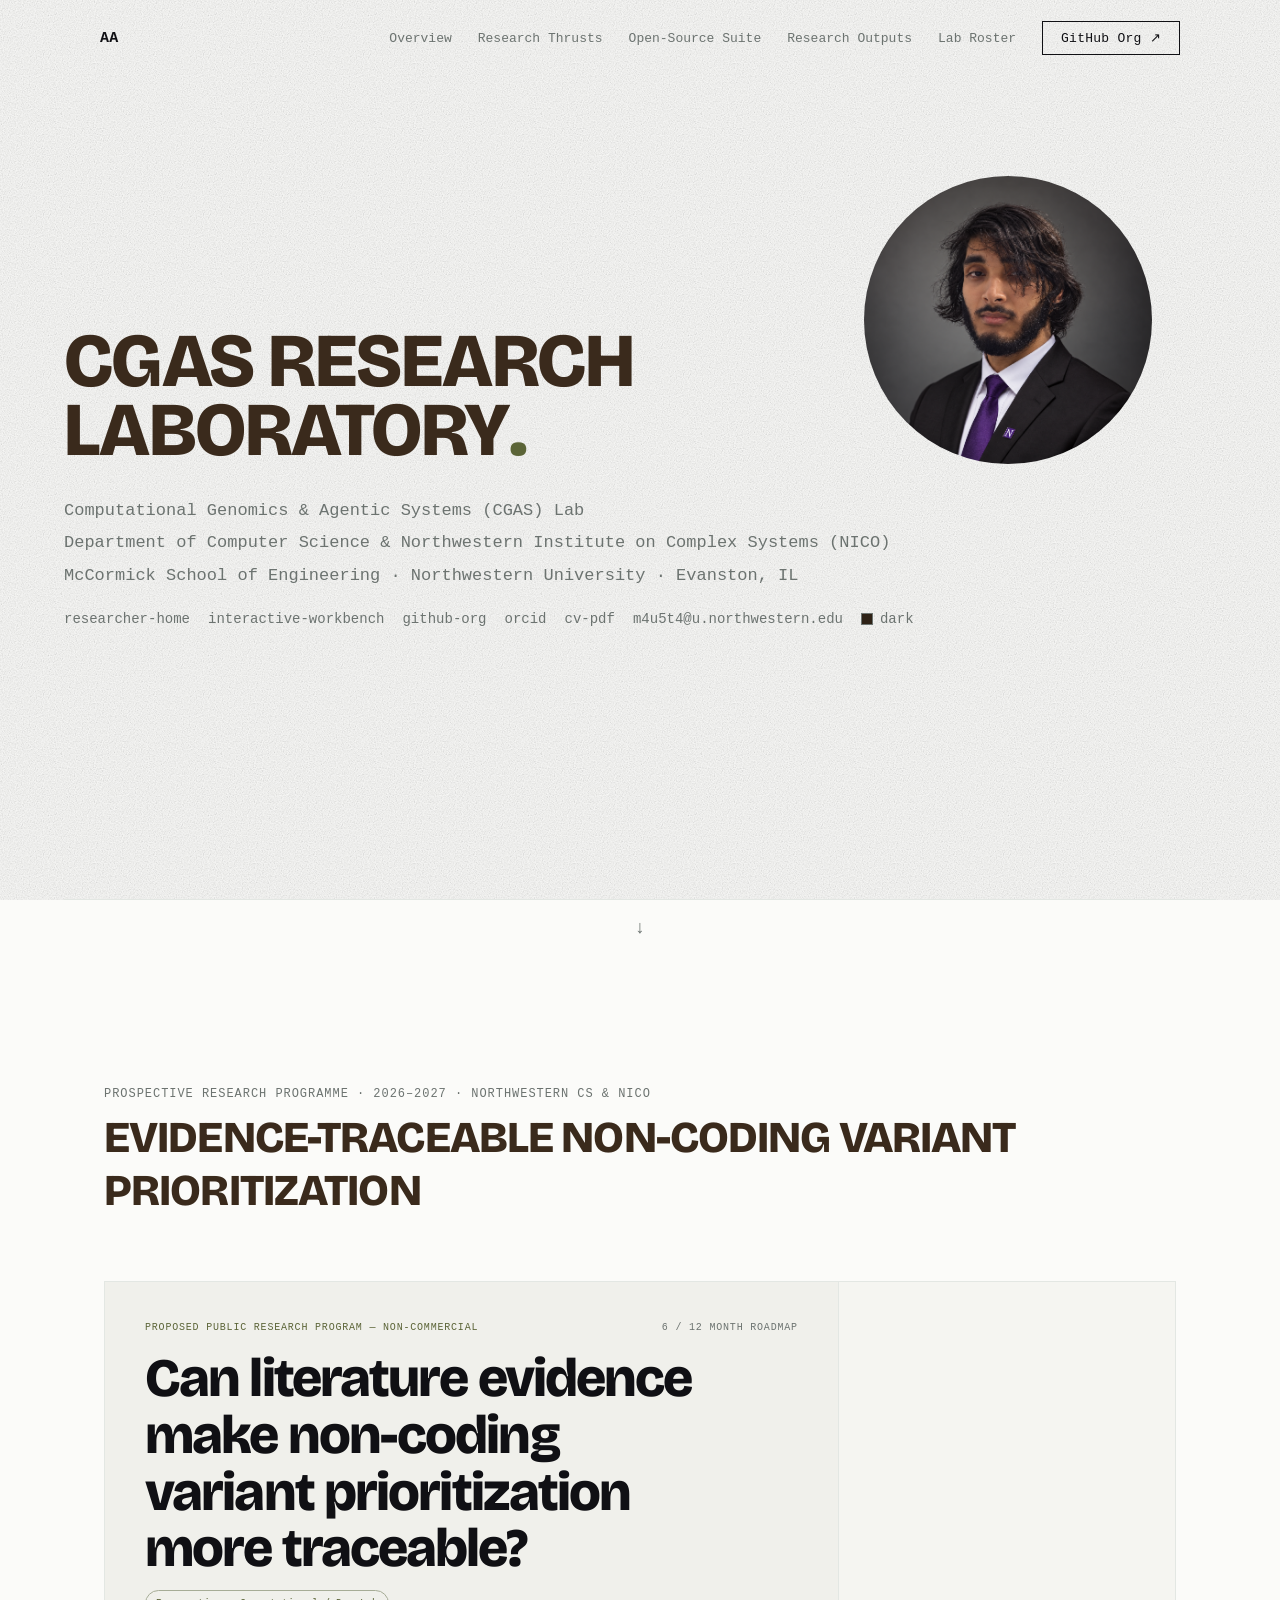
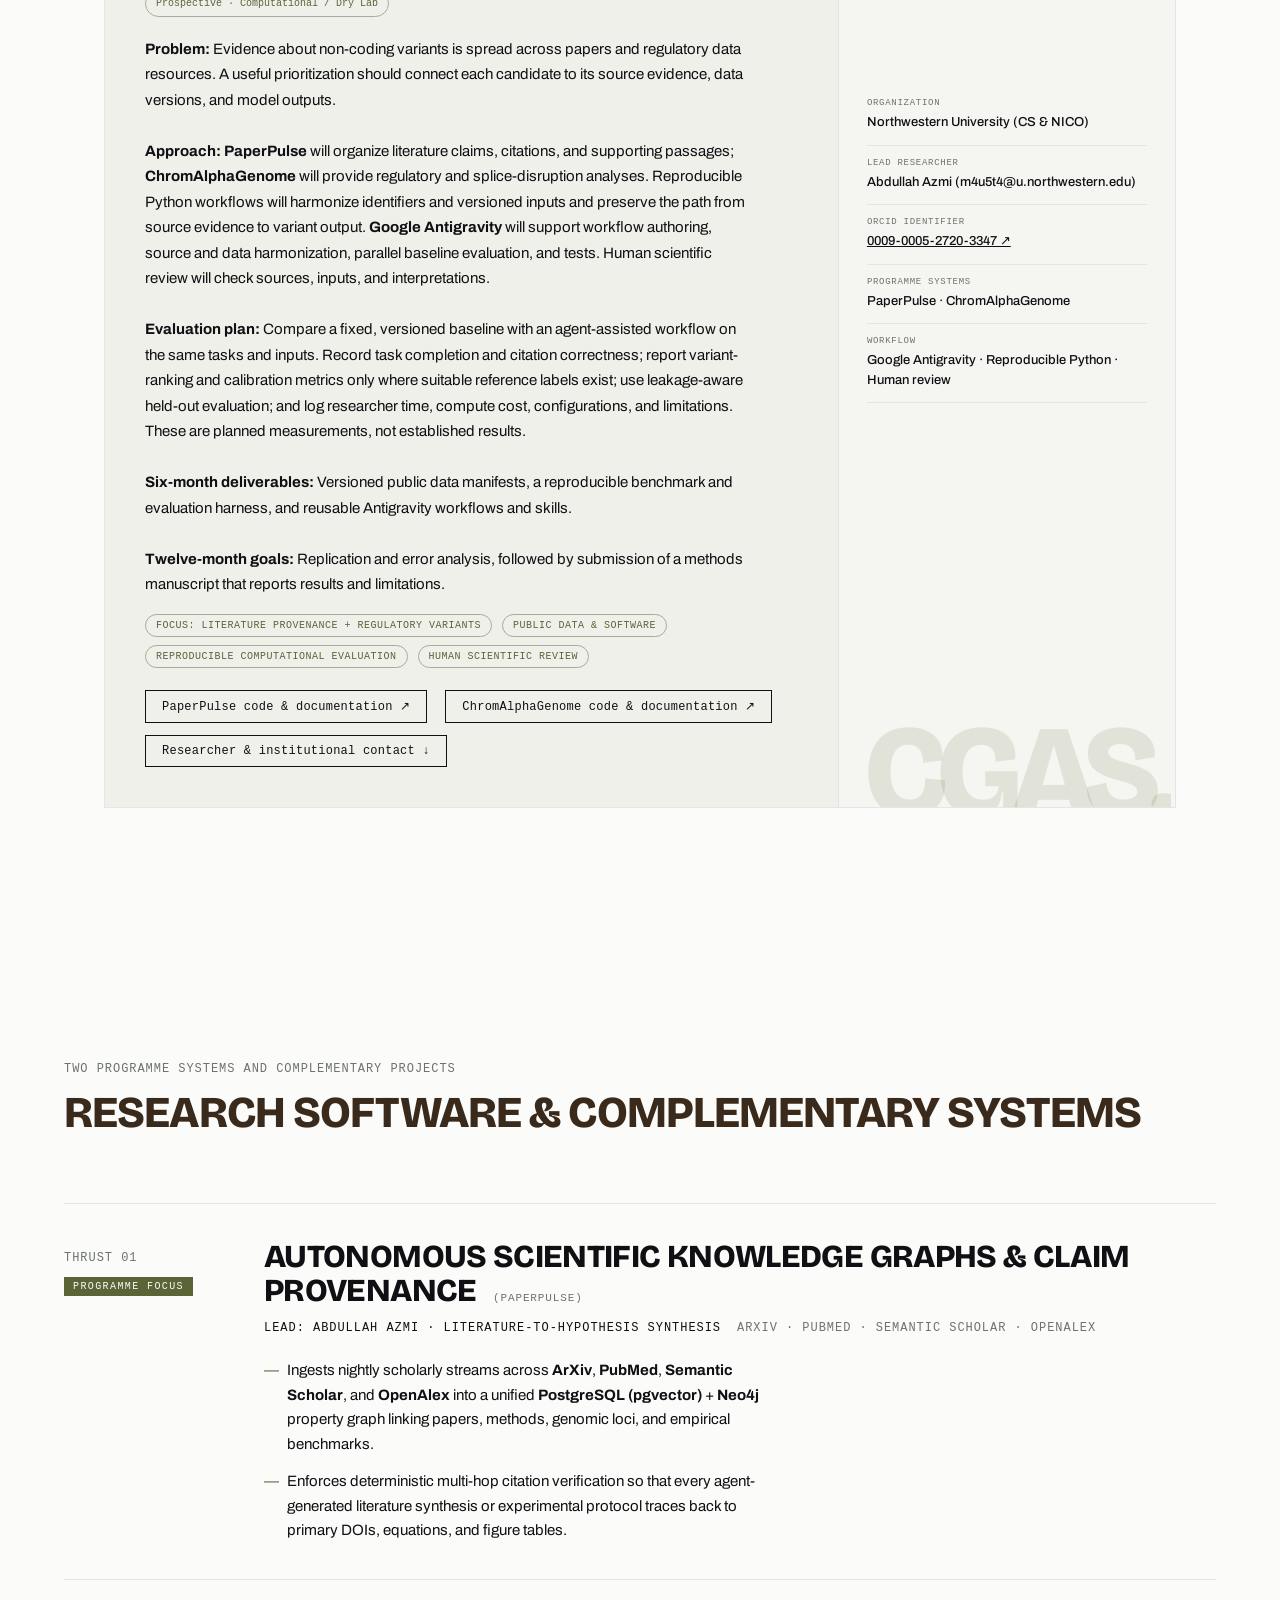
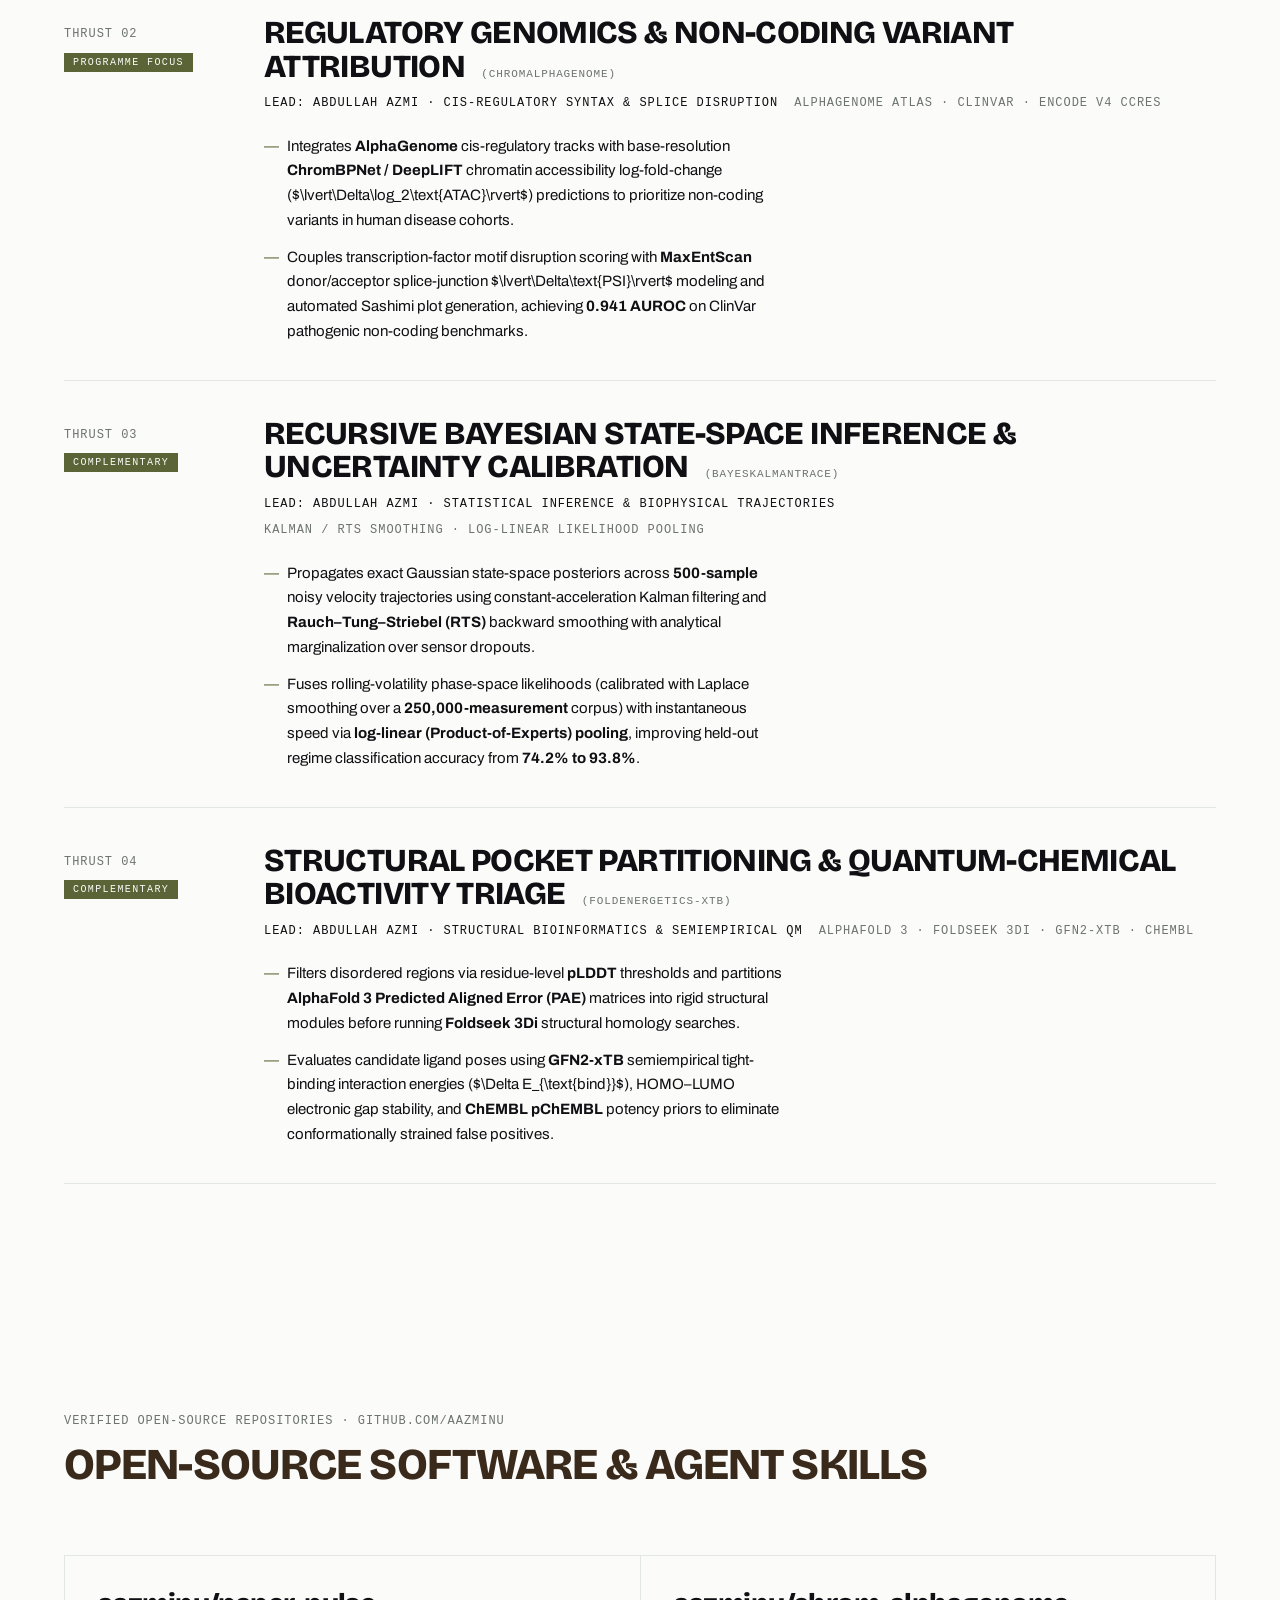
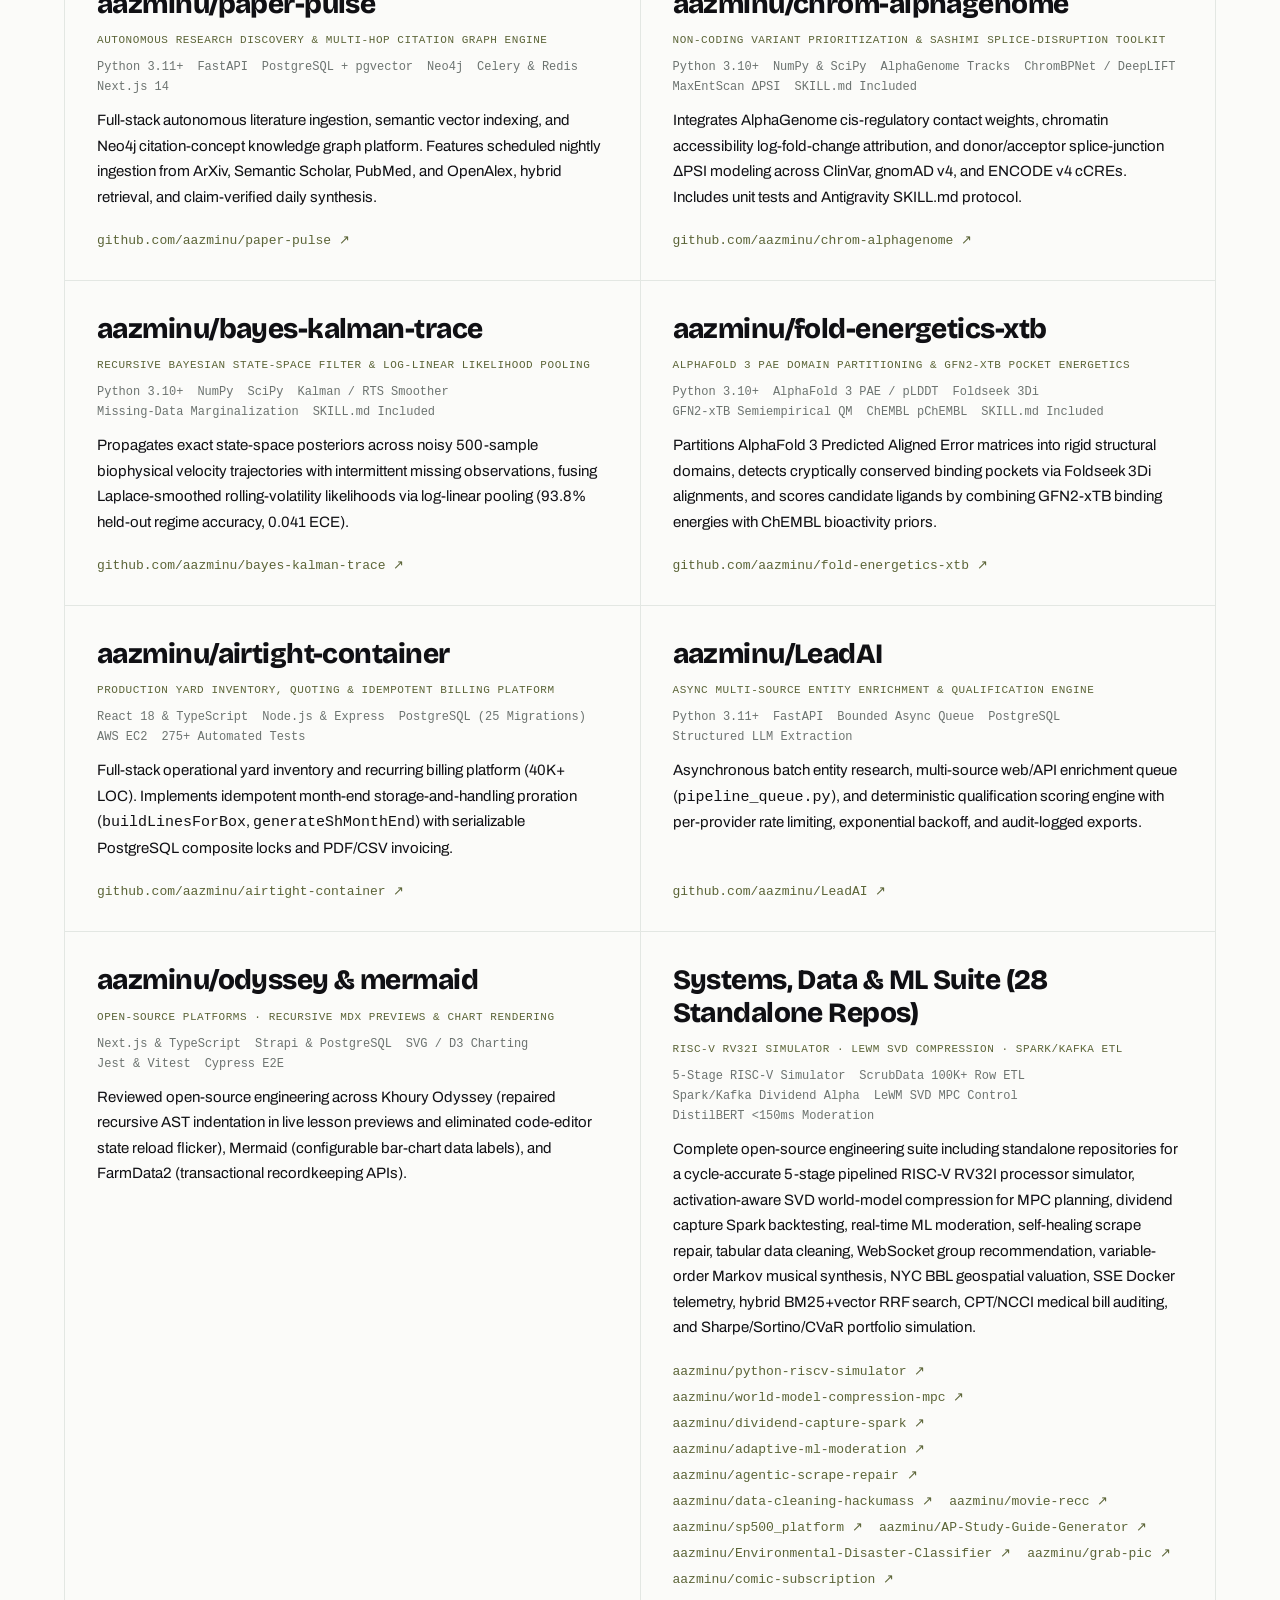
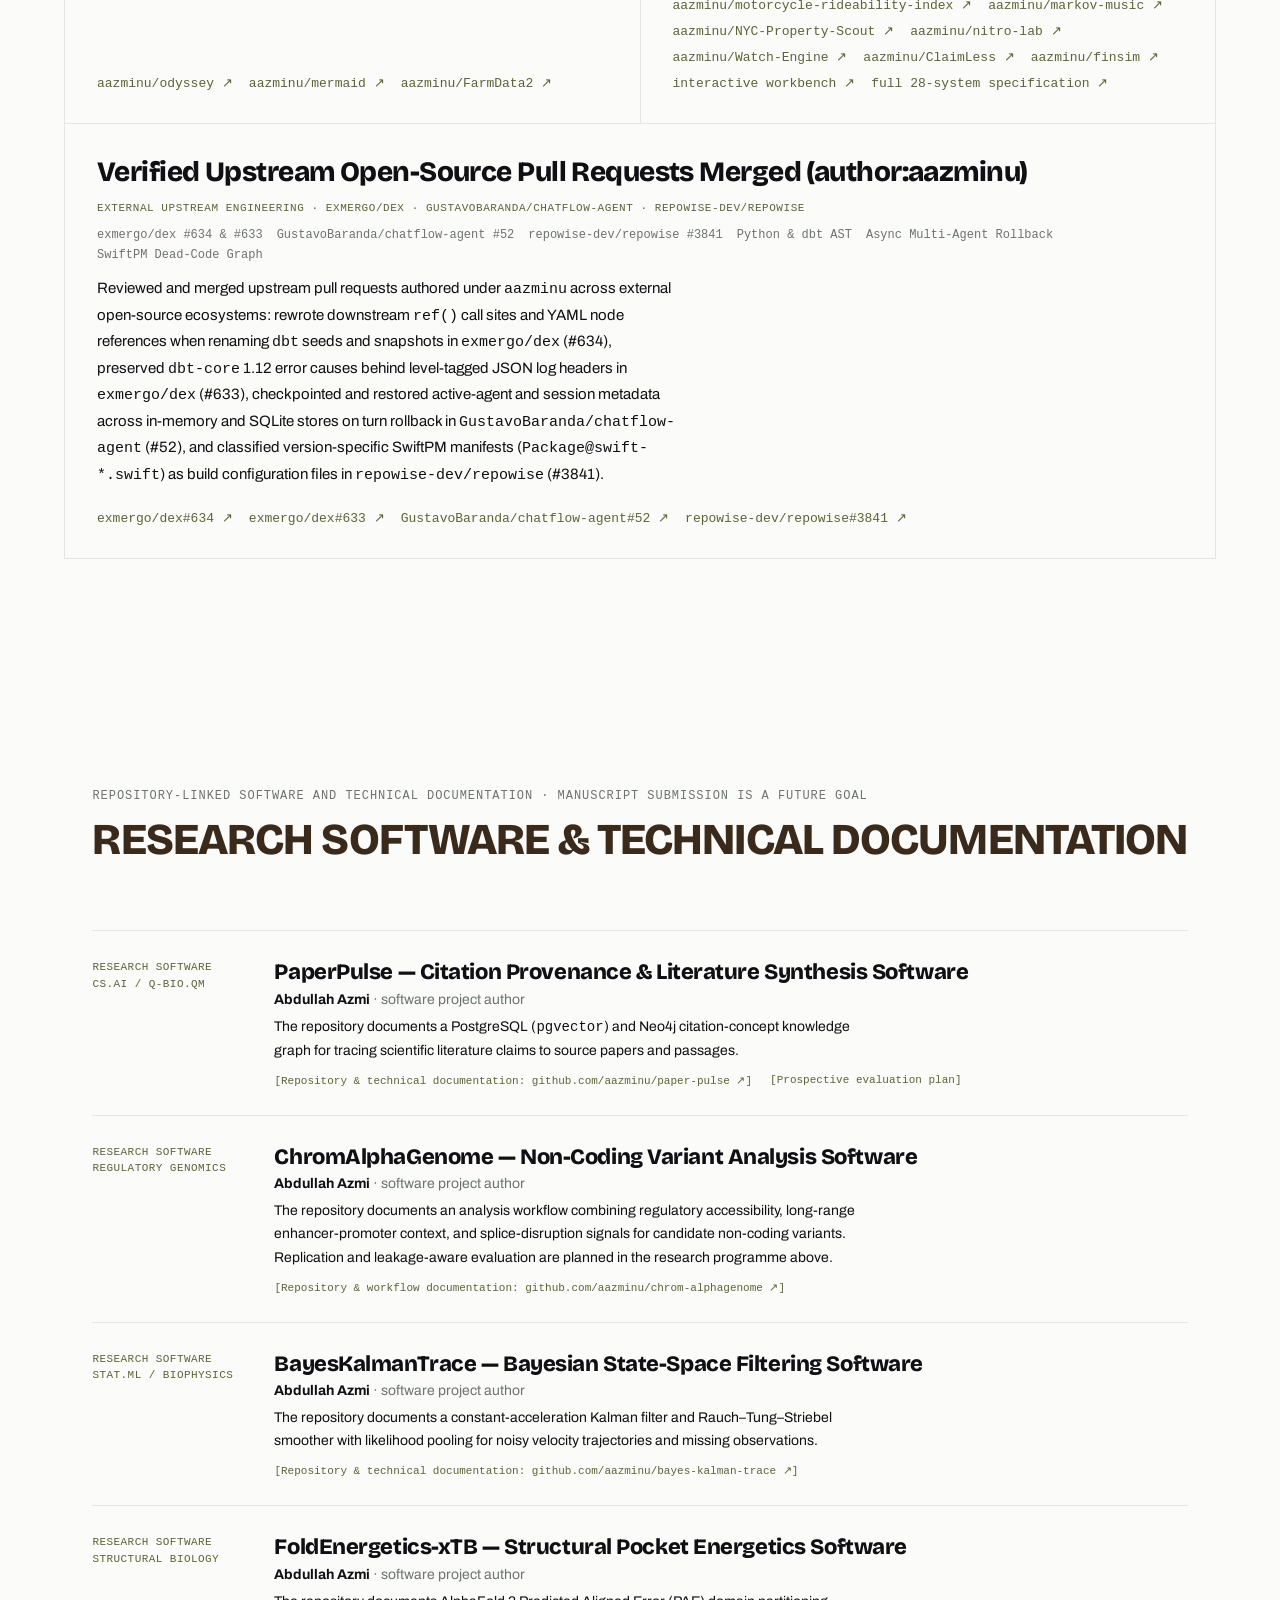
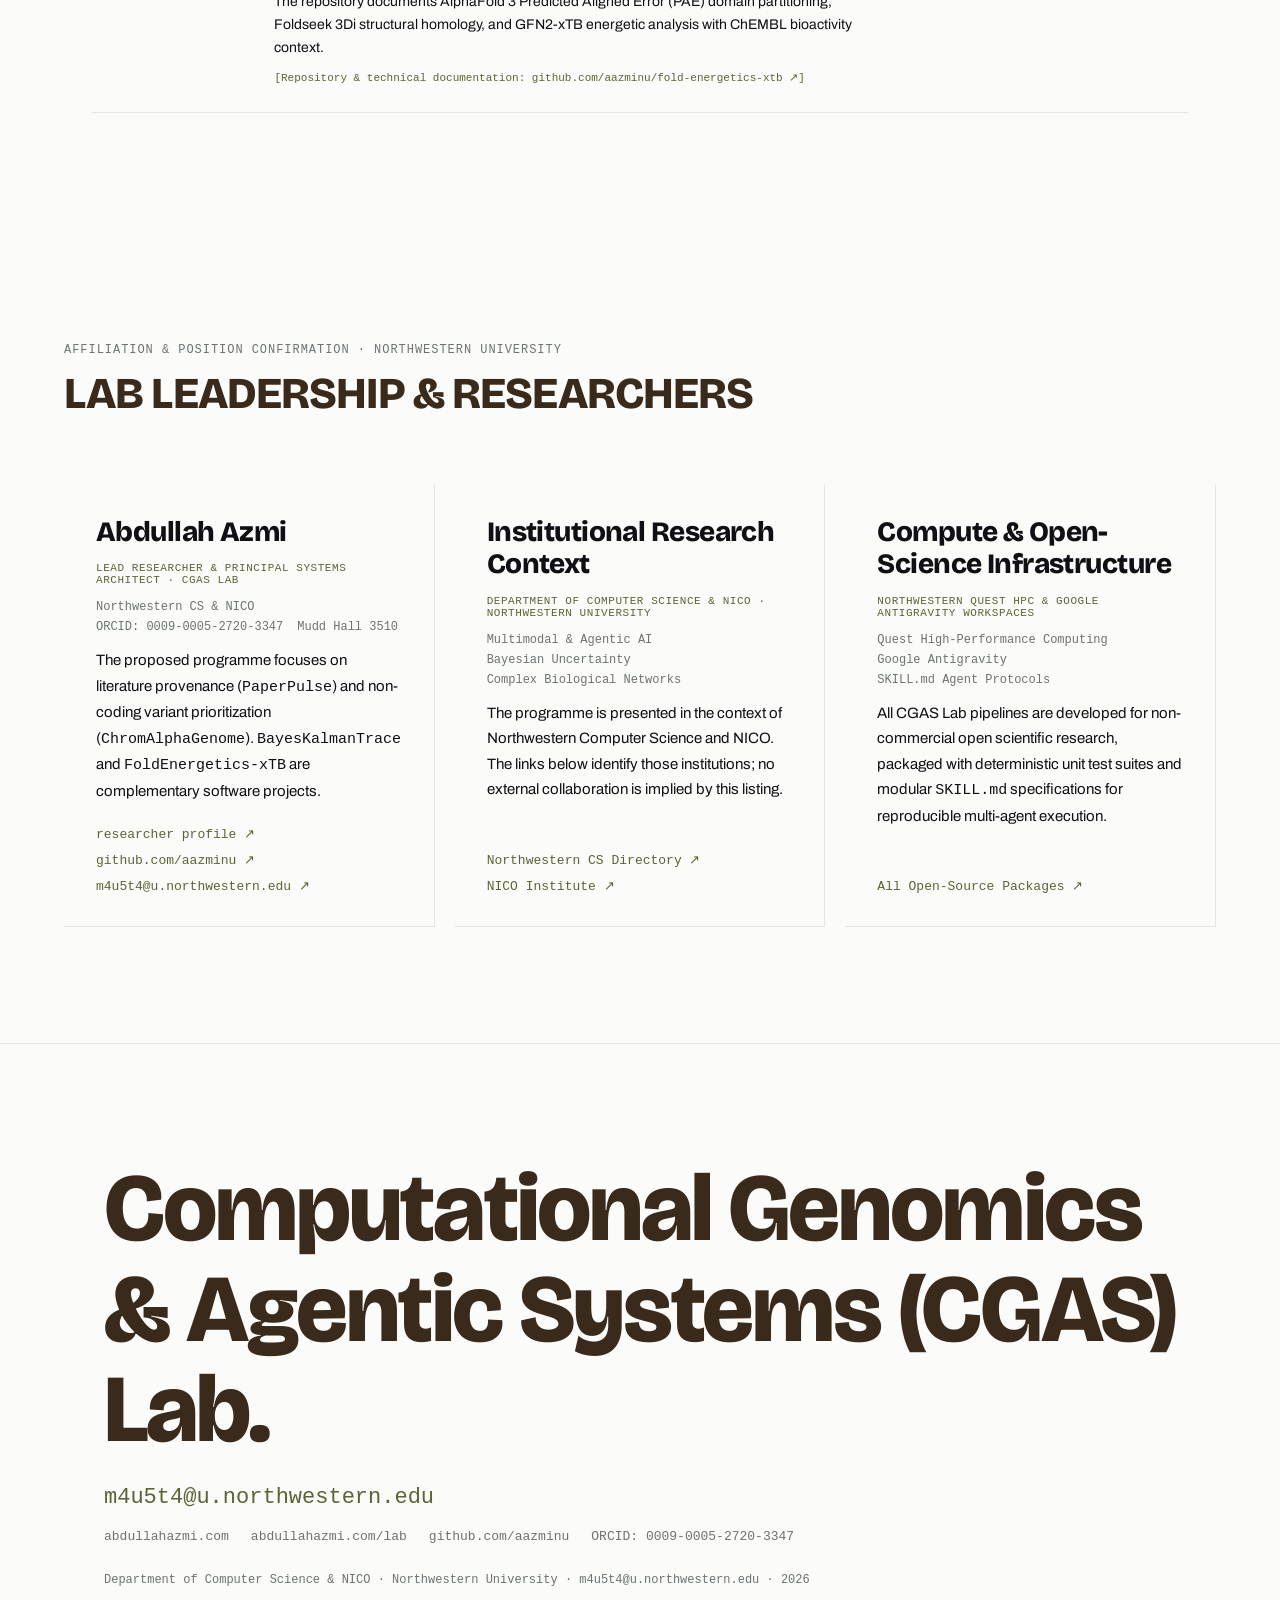
==== commit 9a8bc28c: "Align research navigation with software output status" ====
--- a/lab/index.html
+++ b/lab/index.html
@@ -185,7 +185,7 @@
             <button type="button" data-scroll="hero">Overview</button>
             <button type="button" data-scroll="thrusts">Research Thrusts</button>
             <button type="button" data-scroll="software">Open-Source Suite</button>
-            <button type="button" data-scroll="publications">Publications</button>
+            <button type="button" data-scroll="publications">Research Outputs</button>
             <button type="button" data-scroll="people">Lab Roster</button>
             <a href="https://github.com/aazminu" target="_blank" rel="noreferrer" class="_resume_p88qd_104">
               GitHub Org <span aria-hidden="true">↗</span>
